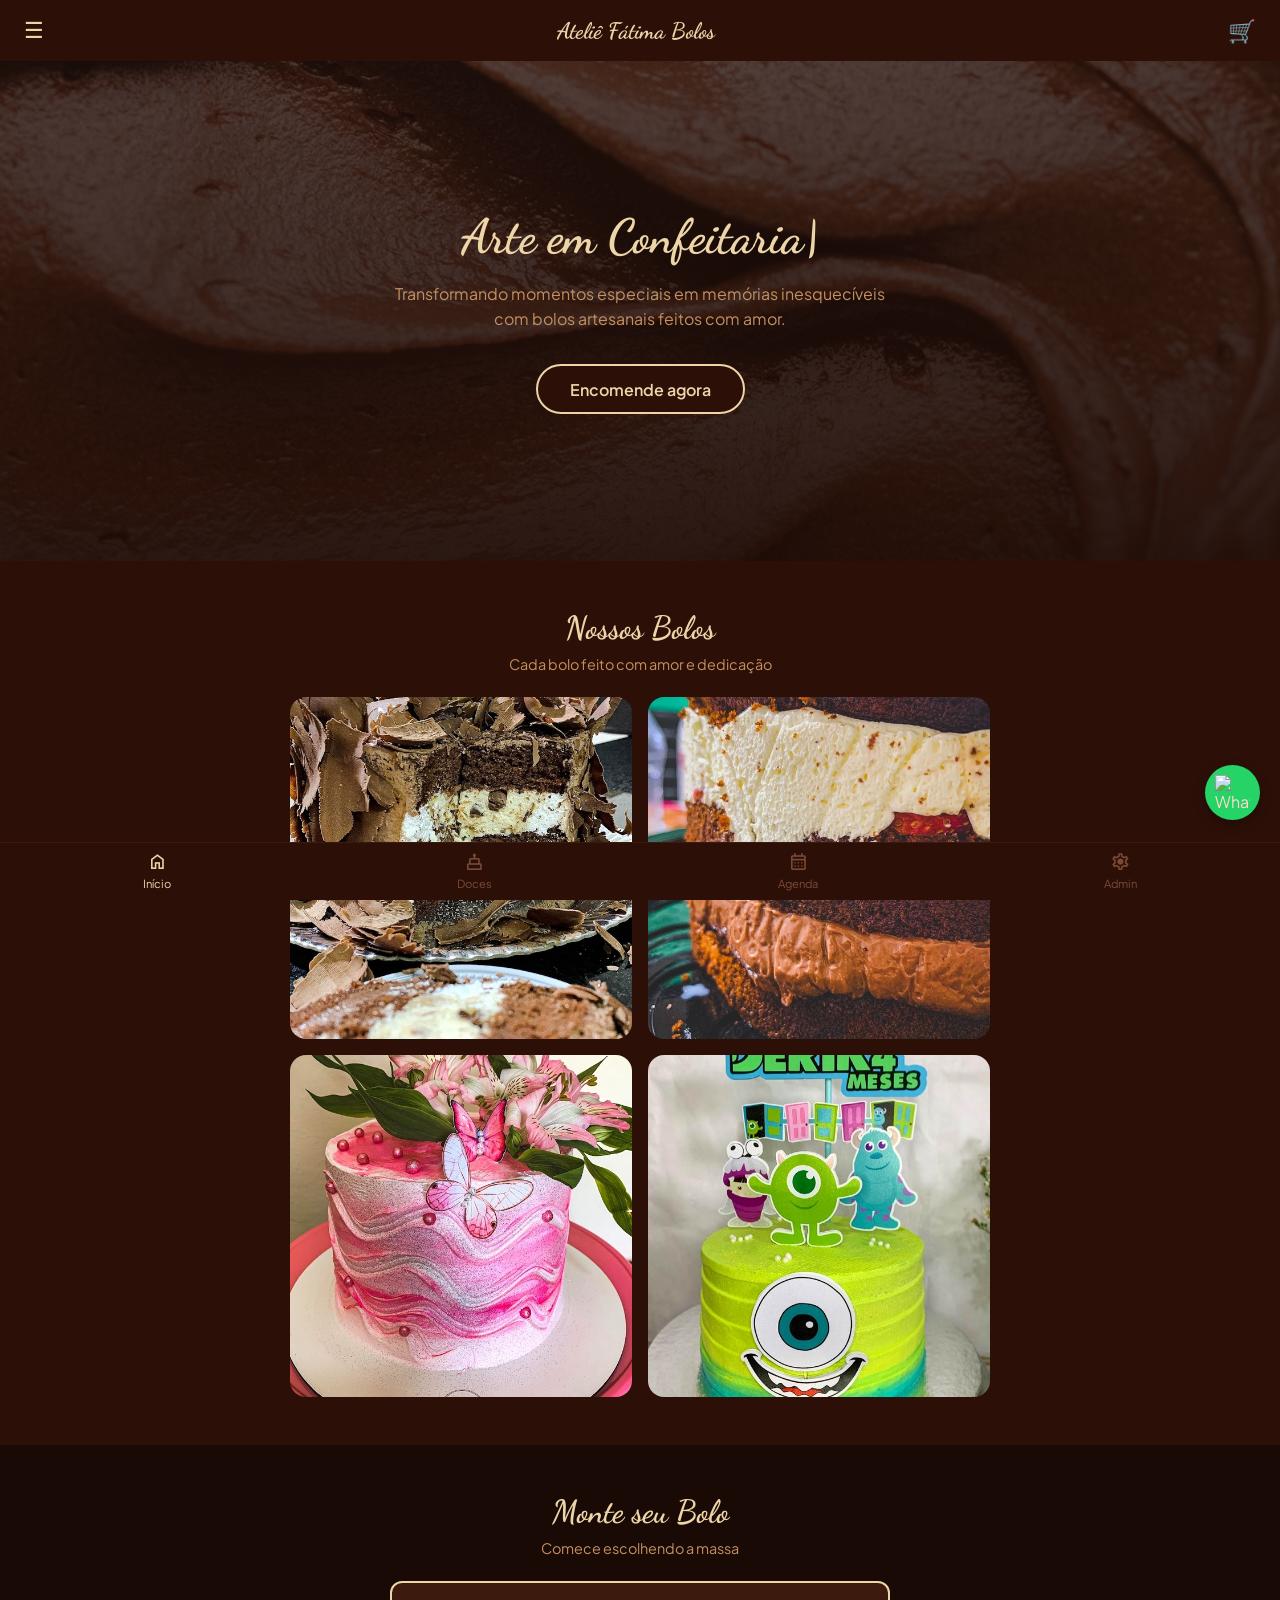
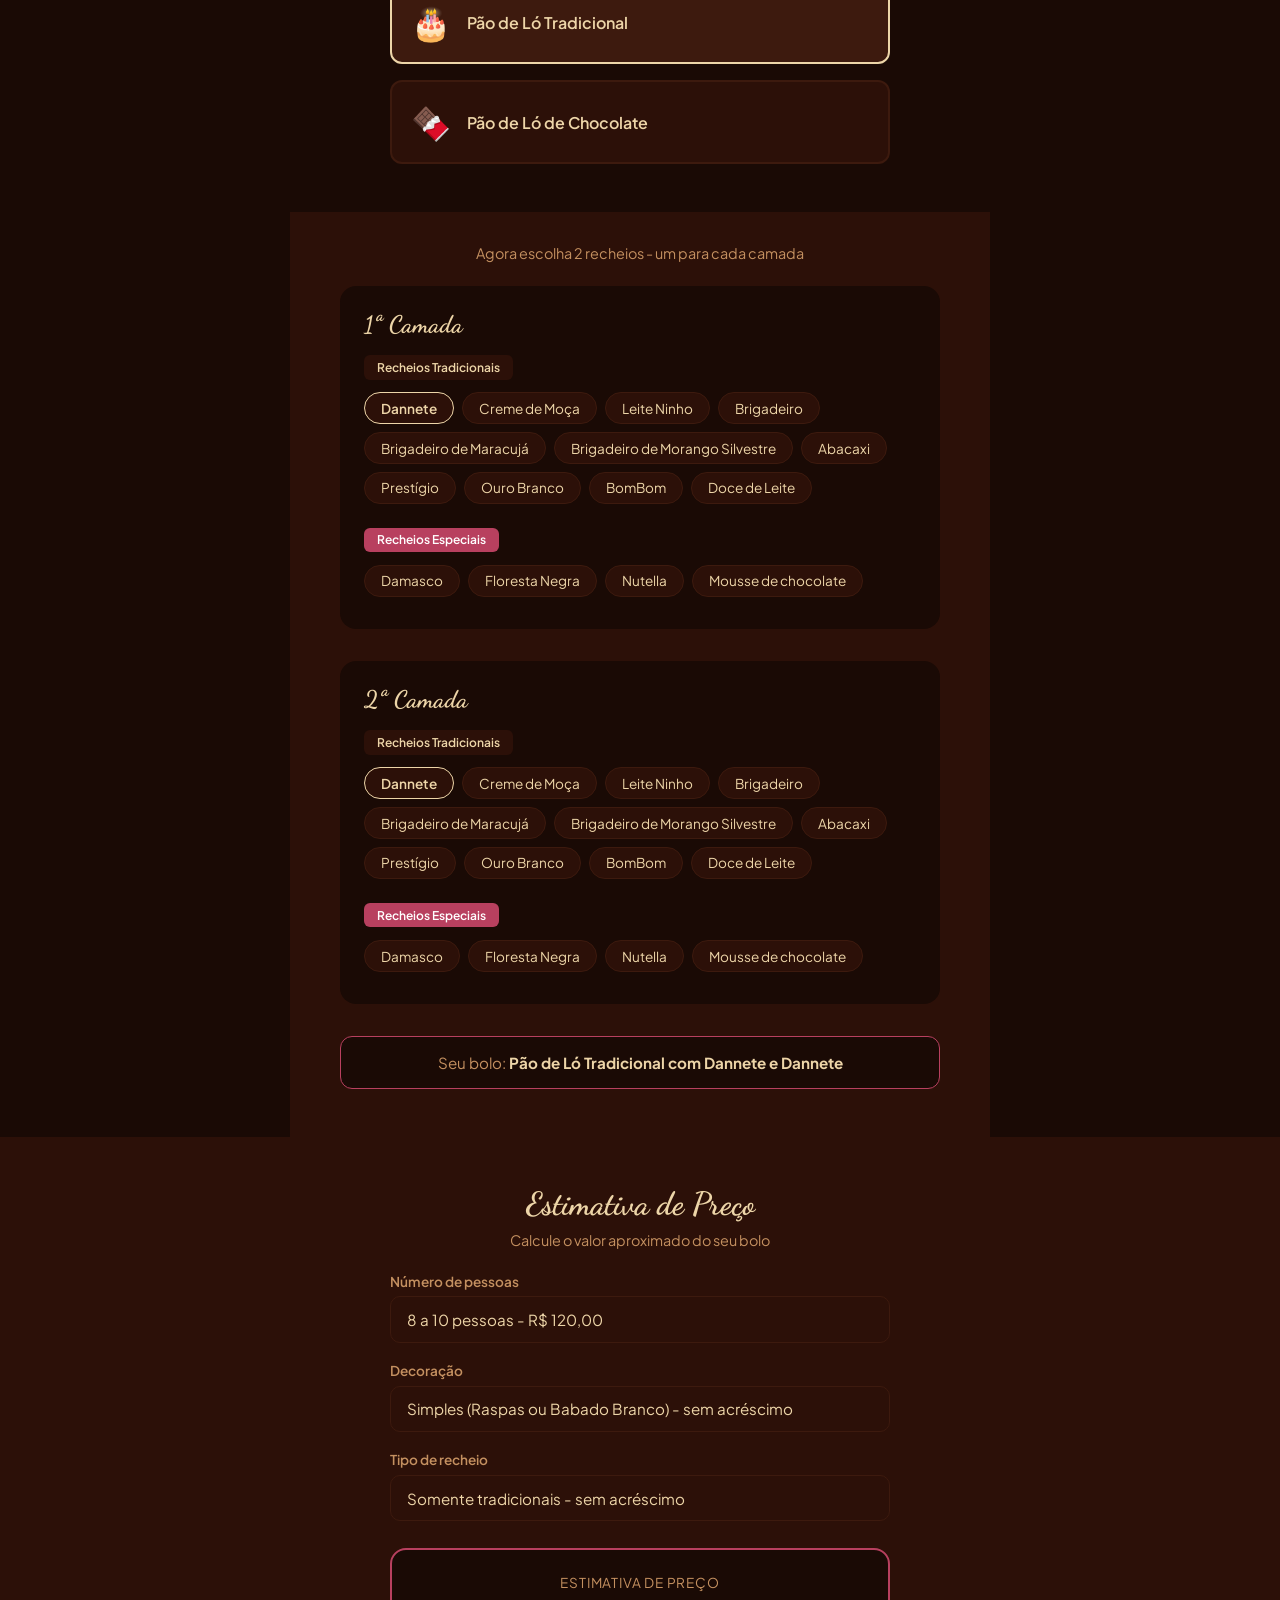
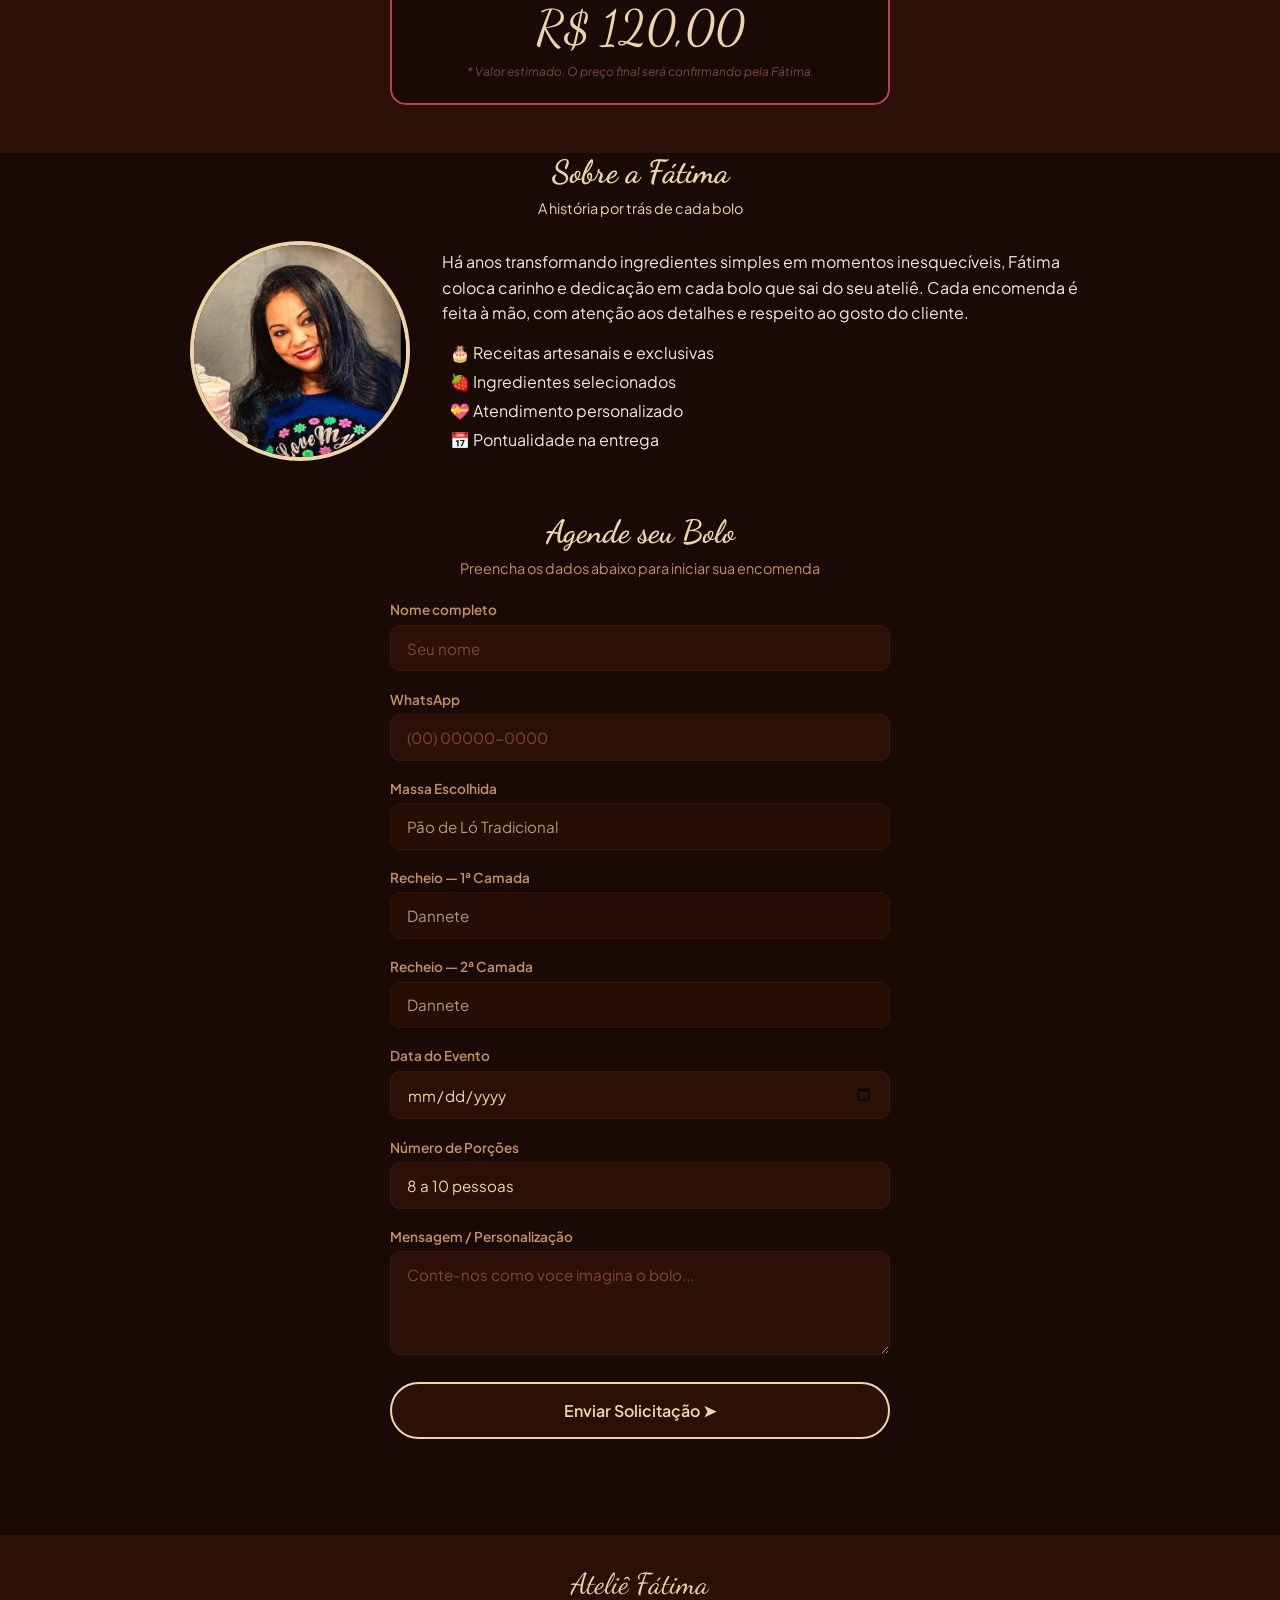
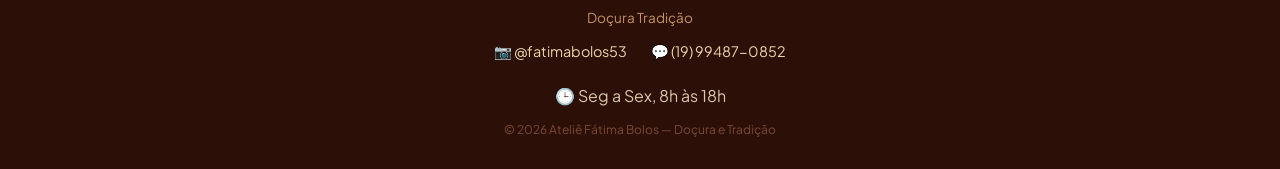
==== index.html @ 21df05ae "Primeira versão do site" ====
<!DOCTYPE html>
<html lang="pt-BR">

<head>
    <meta charset="UTF-8">
    <meta name="viewport" content="width=device-width, initial-scale=1.0">
    <title>Ateliê Fátima Bolos</title>

    <link rel="stylesheet" href="css/style.css">
    <link rel="stylesheet" href="css/home.css">


    <!-- Fontes do Google -->
    <link rel="preconnect" href="https://fonts.googleapis.com" />
    <link rel="preconnect" href="https://fonts.gstatic.com" crossorigin />
    <link
        href="https://fonts.googleapis.com/css2?family=Dancing+Script:wght@700&family=Plus+Jakarta+Sans:wght@400;500;600&display=swap"
        rel="stylesheet" />

    <!-- Fontes dos Icones -->
    <link rel="stylesheet" href="https://cdnjs.cloudflare.com/ajax/libs/font-awesome/6.5.0/css/all.min.css" />

    <!-- Icones Material Symbols -->
    <link href="https://fonts.googleapis.com/css2?family=Material+Symbols+Outlined" rel="stylesheet" />

    <link rel="icon" type="image/x-icon" href="/favicon.ico"/>

    <!-- Open Graph / Compartilhamento (WhatsApp, Instagram, Facebook) -->
    <meta property="og:title" content="Ateliê Fátima Bolos" />
    <meta property="og:description" content="Bolos artesanais feitos com amor. encomende o seu" />
    <meta property="og:image" content="https://atelie-da-fatima.netlify.app/img/og-image.jpg" />
    <meta property="og:url" content="https://atelie-da-fatima.netlify.app" />
    <meta property="og:type" content="website" />

    <!-- Google tag (gtag.js) -->
    <script async src="https://www.googletagmanager.com/gtag/js?id=G-Z8V034EGKT"></script>
    <script>
        window.dataLayer = window.dataLayer || [];
        function gtag() { dataLayer.push(arguments); }
        gtag('js', new Date());

        gtag('config', 'G-Z8V034EGKT');
    </script>
</head>

<body>

    <!-- HEADER -->
    <header class="header">
        <button class="menu-btn">☰</button>

        <h1 class="logo">Ateliê Fátima Bolos</h1>

        <a href="#pedido" class="cart-btn">🛒</a>
    </header>

    <!-- HERO -->
    <section class="hero">
        <div class="hero-conteudo">
            <h2 class="hero-titulo"><span id="hero-typed"></span><span class="hero-cursor">|</span></h2>
            <p class="hero-texto">
                Transformando momentos especiais em memórias
                inesquecíveis com bolos artesanais feitos com amor.
            </p>
            <a href="#pedido" class="hero-botao">Encomende agora</a>
        </div>
    </section>


    <!-- GALERIA -->
    <section class="galeria animar" id="galeria">
        <h2 class="secao-titulo">Nossos Bolos</h2>
        <p class="secao-subtitulo">Cada bolo feito com amor e dedicação</p>

        <div class="galeria-grid">
            <div class="galeria-item">
                <img src="img/bolo1.jpg" alt="Bolo Monsters Inc" />
            </div>
            <div class="galeria-item">
                <img src="img/bolo2.jpg" alt="Bolo Floral Rosa" />
            </div>
            <div class="galeria-item">
                <img src="img/bolo3.jpg" alt="Bolo de Chocolate" />
            </div>
            <div class="galeria-item">
                <img src="img/bolo4.jpg" alt="Bolo Floresta Negra" />
            </div>
        </div>
    </section>

    <!-- MASSAS -->
    <section class="massas animar" id="massas">
        <h2 class="secao-titulo">Monte seu Bolo</h2>
        <p class="secao-subtitulo">Comece escolhendo a massa</p>

        <div class="massas-grid">
            <label class="massa-card">
                <input type="radio" name="massa" value="Pão de Ló Tradicional" checked />
                <div class="massa-conteudo">
                    <span class="massa-icone">🎂</span>
                    <span class="massa-nome">Pão de Ló Tradicional</span>
                </div>
            </label>

            <label class="massa-card">
                <input type="radio" name="massa" value="Pão de Ló de Chocolate" />
                <div class="massa-conteudo">
                    <span class="massa-icone">🍫</span>
                    <span class="massa-nome">Pão de Ló de Chocolate</span>
                </div>
            </label>

        </div>
    </section>

    <!-- RECHEIOS -->
    <section class="recheios animar">
        <p class="secao-subtitulo">Agora escolha 2 recheios - um para cada camada</p>

        <!-- 1 CAMADA -->
        <div class="camada">
            <h3 class="camada-titulo">1ª Camada</h3>

            <span class="badge-tradicional">Recheios Tradicionais</span>
            <div class="recheios-grid">
                <label class="recheios-pill">
                    <input type="radio" name="recheio1" value="Dannete" checked />
                    <span>Dannete</span>
                </label>
                <label class="recheios-pill">
                    <input type="radio" name="recheio1" value="Creme de Moça" />
                    <span>Creme de Moça</span>
                </label>
                <label class="recheios-pill">
                    <input type="radio" name="recheio1" value="Leite Ninho" />
                    <span>Leite Ninho</span>
                </label>
                <label class="recheios-pill">
                    <input type="radio" name="recheio1" value="Brigadeiro" />
                    <span>Brigadeiro</span>
                </label>
                <label class="recheios-pill">
                    <input type="radio" name="recheio1" value="Brigadeiro de Maracujá" />
                    <span>Brigadeiro de Maracujá</span>
                </label>
                <label class="recheios-pill">
                    <input type="radio" name="recheio1" value="Brigadeiro de Morango Silvestre" />
                    <span>Brigadeiro de Morango Silvestre</span>
                </label>
                <label class="recheios-pill">
                    <input type="radio" name="recheio1" value="Abacaxi" />
                    <span>Abacaxi</span>
                </label>
                <label class="recheios-pill">
                    <input type="radio" name="recheio1" value="Prestígio" />
                    <span>Prestígio</span>
                </label>
                <label class="recheios-pill">
                    <input type="radio" name="recheio1" value="Ouro Branco" />
                    <span>Ouro Branco</span>
                </label>
                <label class="recheios-pill">
                    <input type="radio" name="recheio1" value="BomBom" />
                    <span>BomBom</span>
                </label>
                <label class="recheios-pill">
                    <input type="radio" name="recheio1" value="Doce de Leite" />
                    <span>Doce de Leite</span>
                </label>
            </div>

            <span class="badge-especial">Recheios Especiais</span>
            <div class="recheios-grid">
                <label class="recheios-pill especial">
                    <input type="radio" name="recheio1" value="Damasco" />
                    <span>Damasco</span>
                </label>
                <label class="recheios-pill especial">
                    <input type="radio" name="recheio1" value="Floresta Negra" />
                    <span>Floresta Negra</span>
                </label>
                <label class="recheios-pill especial">
                    <input type="radio" name="recheio1" value="Nutella" />
                    <span>Nutella</span>
                </label>
                <label class="recheios-pill especial">
                    <input type="radio" name="recheio1" value="Mousse de chocolate" />
                    <span>Mousse de chocolate</span>
                </label>
            </div>
            <p class="aviso-especial" id="aviso1" style="display:none">* Recheio especial pode ter valor adicional</p>
        </div>

        <!-- 2ª Camada -->
        <div class="camada">
            <h3 class="camada-titulo">2ª Camada</h3>

            <span class="badge-tradicional">Recheios Tradicionais</span>
            <div class="recheios-grid">
                <label class="recheios-pill">
                    <input type="radio" name="recheio2" value="Dannete" checked />
                    <span>Dannete</span>
                </label>
                <label class="recheios-pill">
                    <input type="radio" name="recheio2" value="Creme de Moça" />
                    <span>Creme de Moça</span>
                </label>
                <label class="recheios-pill">
                    <input type="radio" name="recheio2" value="Leite Ninho" />
                    <span>Leite Ninho</span>
                </label>
                <label class="recheios-pill">
                    <input type="radio" name="recheio2" value="Brigadeiro" />
                    <span>Brigadeiro</span>
                </label>
                <label class="recheios-pill">
                    <input type="radio" name="recheio2" value="Brigadeiro de Maracujá" />
                    <span>Brigadeiro de Maracujá</span>
                </label>
                <label class="recheios-pill">
                    <input type="radio" name="recheio2" value="Brigadeiro de Morango Silvestre" />
                    <span>Brigadeiro de Morango Silvestre</span>
                </label>
                <label class="recheios-pill">
                    <input type="radio" name="recheio2" value="Abacaxi" />
                    <span>Abacaxi</span>
                </label>
                <label class="recheios-pill">
                    <input type="radio" name="recheio2" value="Prestígio" />
                    <span>Prestígio</span>
                </label>
                <label class="recheios-pill">
                    <input type="radio" name="recheio2" value="Ouro Branco" />
                    <span>Ouro Branco</span>
                </label>
                <label class="recheios-pill">
                    <input type="radio" name="recheio2" value="BomBom" />
                    <span>BomBom</span>
                </label>
                <label class="recheios-pill">
                    <input type="radio" name="recheio2" value="Doce de Leite" />
                    <span>Doce de Leite</span>
                </label>
            </div>

            <span class="badge-especial">Recheios Especiais</span>
            <div class="recheios-grid">
                <label class="recheios-pill especial">
                    <input type="radio" name="recheio2" value="Damasco" />
                    <span>Damasco</span>
                </label>
                <label class="recheios-pill especial">
                    <input type="radio" name="recheio2" value="Floresta Negra" />
                    <span>Floresta Negra</span>
                </label>
                <label class="recheios-pill especial">
                    <input type="radio" name="recheio2" value="Nutella" />
                    <span>Nutella</span>
                </label>
                <label class="recheios-pill especial">
                    <input type="radio" name="recheio2" value="Mousse de chocolate" />
                    <span>Mousse de chocolate</span>
                </label>
            </div>
            <p class="aviso-especial" id="aviso2" style="display:none">* Recheio especial pode ter valor adicional</p>
        </div>

        <div class="resumo" id="resumo" style="display:none">
            Seu bolo: <strong id="resumo-texto"></strong>
        </div>

    </section>

    <!-- ORÇAMENTO -->
    <section class="orcamento animar" id="orcamento">
        <h2 class="secao-titulo">Estimativa de Preço</h2>
        <p class="secao-subtitulo">Calcule o valor aproximado do seu bolo</p>

        <div class="orcamento-caixa">

            <div class="campo">
                <label for="orc-porcoes">Número de pessoas</label>
                <select id="orc-porcoes">
                    <option value="8">8 a 10 pessoas - R$ 120,00</option>
                    <option value="10">10 a 15 pessoas - R$ 145,00</option>
                    <option value="15">15 a 20 pessoas - R$ 160,00</option>
                    <option value="25">25 a 30 pessoas - R$ 210,00</option>
                    <option value="40">40 a 50 pessoas - R$ 300,00</option>
                    <option value="50">50 a 60 pessoas - R$ 380,00</option>
                </select>
            </div>

            <div class="campo">
                <label for="orc-decoracao">Decoração</label>
                <select id="orc-decoracao">
                    <option value="0">Simples (Raspas ou Babado Branco) - sem acréscimo</option>
                    <option value="40">Decorado (Espatulado, cake board, cores e glitter) - R$ 40,00</option>
                    <option value="15">Chantininho (Glitter, Pérola, babado, cores) - R$15,00</option>
                </select>
            </div>

            <div class="campo">
                <label for="orc-recheio-tipo">Tipo de recheio</label>
                <select id="orc-recheio-tipo">
                    <option value="0">Somente tradicionais - sem acréscimo</option>
                    <option value="20">1 recheio especial - R$ 20,00</option>
                    <option value="40">2 recheios especiais - R$ 40,00</option>
                </select>
            </div>

            <div class="orcamento-resultado" id="orcamento-resultado">
                <p class="orcamento-label">Estimativa de preço</p>
                <p class="orcamento-valor" id="orcamento-valor">R$ 120,00</p>
                <p class="orcamento-obs">* Valor estimado. O preço final será confirmando pela Fátima.</p>
            </div>

        </div>
    </section>

    <!-- SOBRE -->
    <section class="sobre animar" id="sobre">
        <h2 class="secao-titulo">Sobre a Fátima</h2>
        <p class="secao-subtitulo">A história por trás de cada bolo</p>

        <div class="sobre-conteudo">
            <div class="sobre-foto">
                <img src="img/fatima.jpg" alt="Fátima, confeiteira do Ateliê" />
            </div>
            <div class="sobre-texto-box">
                <p class="sobre-texto">
                    Há anos transformando ingredientes simples em momentos inesquecíveis,
                    Fátima coloca carinho e dedicação em cada bolo que sai do seu ateliê.
                    Cada encomenda é feita à mão, com atenção aos detalhes e respeito ao
                    gosto do cliente.
                </p>
                <ul class="sobre-diferenciais">
                    <li>🎂 Receitas artesanais e exclusivas</li>
                    <li>🍓 Ingredientes selecionados</li>
                    <li>💝 Atendimento personalizado</li>
                    <li>📅 Pontualidade na entrega</li>
                </ul>
            </div>
        </div>
    </section>

    <!-- FORMULARIO -->
    <section class="pedido animar" id="pedido">
        <h2 class="secao-titulo">Agende seu Bolo</h2>
        <p class="secao-subtitulo">Preencha os dados abaixo para iniciar sua encomenda</p>

        <div class="formulario">

            <div class="campo">
                <label for="nome">Nome completo</label>
                <input type="text" id="nome" placeholder="Seu nome" />
            </div>

            <div class="campo">
                <label for="whatsapp">WhatsApp</label>
                <input type="tel" id="whatsapp" placeholder="(00) 00000-0000" />
            </div>

            <div class="campo">
                <label for="campo-massa">Massa Escolhida</label>
                <input type="text" id="campo-massa" readonly />
            </div>

            <div class="campo">
                <label for="campo-recheio1">Recheio — 1ª Camada</label>
                <input type="text" id="campo-recheio1" readonly />
            </div>

            <div class="campo">
                <label for="campo-recheio2">Recheio — 2ª Camada</label>
                <input type="text" id="campo-recheio2" readonly>
            </div>

            <div class="campo">
                <label for="data">Data do Evento</label>
                <input type="date" id="data" />
            </div>
            <div class="campo">
                <label for="porcoes">Número de Porções</label>
                <select id="porcoes">
                    <option value="8">8 a 10 pessoas</option>
                    <option value="10">10 a 15 pessoas</option>
                    <option value="15">15 a 20 pessoas</option>
                    <option value="25">25 a 30 pessoas</option>
                    <option value="40">40 a 50 pessoas</option>
                    <option value="50">50 a 60 pessoas</option>
                </select>
            </div>
            <div class="campo">
                <label for="mensagem">Mensagem / Personalização</label>
                <textarea id="mensagem" rows="4" placeholder="Conte-nos como voce imagina o bolo..."></textarea>    
            </div>

            <button class="botao-enviar" id="btn-enviar"
                style="background-color:#2C1008; color:#EDD5A8; border:2px solid #EDD5A8;">
                Enviar Solicitação ➤
            </button>

        </div>
    </section>

    <!-- FOOTER -->
    <footer class="footer">
        <p class="footer-logo">Ateliê Fátima</p>
        <p class="footer-texto">Doçura Tradição</p>

        <div class="footer-contatos">
            <a href="https://instagram.com/fatimabolos53" target="_blank">
                📷 @fatimabolos53
            </a>
            <a href="https://wa.me/5519994870852" target="_blank">
                💬 (19) 99487-0852
            </a>
        </div>

        <p class="footer-horario">
            🕒 Seg a Sex, 8h às 18h
        </p>

        <p class="footer-copy">
            © <span id="ano-atual"></span> Ateliê Fátima Bolos —  Doçura e Tradição
        </p>
    </footer>

    <!--MENU MOBILE -->
    <nav class="bottom-nav">
        <a href="#" class="nav-item ativo">
            <span class="material-symbols-outlined">home</span>
            <span>Início</span>
        </a>
        <a href="#massas" class="nav-item">
            <span class="material-symbols-outlined">cake</span>
            <span>Doces</span>
        </a>
        <a href="#pedido" class="nav-item">
            <span class="material-symbols-outlined">calendar_month</span>
            <span>Agenda</span>
        </a>
        <a href="admin/painel.html" class="nav-item">
            <span class="material-symbols-outlined">settings</span>
            <span>Admin</span>
        </a>
    </nav>

    <!-- TELA DE CONFIRMAÇÃO -->
    <div id="tela-confirmacao" style="display:none">
        <div class="confirmacao-caixa">
            <span class="confirmacao-icone">🎂</span>
            <h2 class="confirmacao-titulo">Pedido Enviado!</h2>
            <p class="confirmacao-texto">Obrigada pelo seu pedido! Em breve a Fátima entrará em contato para confirmar
                os detalhes.</p>
            <div class="confirmacao-resumo" id="confirmacao-resumo"></div>
            <button class="confirmacao-btn" id="btn-novo-pedido">Fazer outro pedido</button>
        </div>
    </div>

    <!-- BOTÃO WHATSAPP -->
    <a href="https://wa.me/5519994870852" target="_blank" class="whatsapp-btn" title="Fale conosco no WhatsApp">
        <img src="https://upload.wikimedia.org/wikipedia/commons/6/6b/WhatsApp.svg" alt="WhatsApp">
    </a>

    <script>

        const fraseHero = 'Arte em Confeitaria';
        const elTyped = document.getElementById('hero-typed');
        let indiceTyped = 0;

        function digitar() {
            if (indiceTyped <= fraseHero.length) {
                elTyped.textContent = fraseHero.slice(0, indiceTyped);
                indiceTyped++;
                setTimeout(digitar, 90);
            }
        }
        document.addEventListener('DOMContentLoaded', digitar);


        const especiais = ['Damasco', 'Floresta Negra', 'Nutella', 'Mousse de Chocolate'];

        function atualizarFormulario() {
            // pega valores selecionados
            const massa = document.querySelector('input[name="massa"]:checked')?.value || '';
            const recheio1 = document.querySelector('input[name="recheio1"]:checked')?.value || '';
            const recheio2 = document.querySelector('input[name="recheio2"]:checked')?.value || '';

            // preenche os campos do formulario automaticamente
            document.getElementById('campo-massa').value = massa;
            document.getElementById('campo-recheio1').value = recheio1;
            document.getElementById('campo-recheio2').value = recheio2;

            //mostra o resumo do bolo
            if (massa && recheio1 && recheio2) {
                const resumo = document.getElementById('resumo');
                const texto = document.getElementById('resumo-texto');
                texto.textContent = massa + ' com ' + recheio1 + ' e ' + recheio2;
                resumo.style.display = 'block';
            }
        }

        //escuta qualquer mudança de seleção na página
        document.addEventListener('change', function (e) {
            const nomes = ['massa', 'recheio1', 'recheio2'];
            if (nomes.includes(e.target.name)) {
                atualizarFormulario();
            }
        });

        //roda ao carregar a página para preencher os valores padrão
        document.addEventListener('DOMContentLoaded', function () {
            atualizarFormulario();

            //bloqueia datas passadas o campo de data
            const campoData = document.getElementById('data');
            const hoje = new Date();
            const ano = hoje.getFullYear();
            const mes = String(hoje.getMonth() + 1).padStart(2, '0');
            const dia = String(hoje.getDate()).padStart(2, '0');
            campoData.min = `${ano}-${mes}-${dia}`;
        });

        // URL do Google Apps Script
        const URL_PLANILHA = 'https://script.google.com/macros/s/AKfycbydy8rZFfhOJvWK3WBv8YDpAUr9hgkz_0uEy-d6M4p9zXqY5nViLQRX6cF8EUUMvl_4XQ/exec';

        // ao clicar no botão enviar
        document.getElementById('btn-enviar').addEventListener('click', async function () {

            //pega os valores dos campos
            const nome = document.getElementById('nome').value;
            const whatsapp = document.getElementById('whatsapp').value;
            const massa = document.getElementById('campo-massa').value;
            const recheio1 = document.getElementById('campo-recheio1').value;
            const recheio2 = document.getElementById('campo-recheio2').value;
            const dataEvento = document.getElementById('data').value;
            const porcoes = document.getElementById('porcoes').value;
            const mensagem = document.getElementById('mensagem').value;

            // valida se os campos obrigatórios estão preenchidos 
            if (!nome || !whatsapp || !dataEvento || !porcoes) {
                alert('por favor preencha todos os campos obrigatórios!');
                return;
            }

            //valida se massa foi selecionada
            if (!massa) {
                alert('Por favor escolha a massa do seu bolo!');
                return;
            }

            //valida se os dois recheios foram selecionados
            if (!recheio1) {
                alert('Por favor escolha o recheio da 1ª camada!');
                return;
            }

            if (!recheio2) {
                alert('Por favor escolha o recheio da 2ª camada!');
                return;
            }

            // valida se a data é futura
            const dataSelecionada = new Date(dataEvento + 'T00:00:00');
            const hoje = new Date();
            hoje.setHours(0, 0, 0, 0);

            if (dataSelecionada < hoje) {
                alert('Por favor escolha uma data futura para o evento!');
                return;
            }

            //muda o texto do botão para indicar envio
            const btn = document.getElementById('btn-enviar');
            btn.textContent = 'Enviado...';
            btn.disabled = true;

            // envia os dados para o Google Sheets
            try {
                await fetch(URL_PLANILHA, {
                    method: 'POST',
                    mode: 'no-cors',
                    headers: { 'Content-Type': 'application/json' },
                    body: JSON.stringify({
                        nome, whatsapp, massa,
                        recheio1, recheio2,
                        dataEvento, porcoes, mensagem
                    })
                });

                // monta mensagem para o WhatsApp
                const mensagemWhats = `Olá Fátima! Acabei de fazer um pedido pelo site 🎂

        *Nome:* ${nome}
        *Massa:* ${massa}
        *Recheio 1ª Camada:* ${recheio1}
        *Recheio 2ª Camada:* ${recheio2}
        *Data do Evento:* ${dataEvento}
        *Porções:* ${porcoes}
        *Mensagem:* ${mensagem || 'Nenhuma'}

        Aguardo a confirmação!`;

                // mostra tela de confirmação
                document.getElementById('confirmacao-resumo').innerHTML = `
    <span>Nome</span><br>${nome}<br>
    <span>WhatsApp</span><br>${whatsapp}<br>
    <span>Massa</span><br>${massa}<br>
    <span>Recheio 1ª Camada</span><br>${recheio1}<br>
    <span>Recheio 2ª Camada</span><br>${recheio2}<br>
    <span>Data do Evento</span><br>${dataEvento}<br>
    <span>Porções</span><br>${porcoes} pessoas<br>
    ${mensagem ? `<span>Mensagem</span><br>${mensagem}` : ''}
  `;
                document.getElementById('tela-confirmacao').style.display = 'flex';

                // botão novo pedido
                document.getElementById('btn-novo-pedido').addEventListener('click', function () {
                    document.getElementById('tela-confirmacao').style.display = 'none';
                    window.scrollTo({ top: 0, behavior: 'smooth' });
                });

                // abre WhatsApp automaticamente após 1 segundo
                setTimeout(function () {
                    window.open('https://wa.me/5519994870852?text=' + encodeURIComponent(mensagemWhats), '_blank');
                }, 1000);


                // limpa formulário
                document.getElementById('nome').value = '';
                document.getElementById('whatsapp').value = '';
                document.getElementById('data').value = '';
                document.getElementById('mensagem').value = '';

            } catch (erro) {
                console.log('Erro detalhado:', erro);
                alert('Erro: ' + erro.message);
            }

            //restaura botão
            btn.textContent = 'Enviar Solicitação ➤';
            btn.disabled = false;
        });

        // MENU HAMBURGUER 
        const menuBtn = document.querySelector('.menu-btn');
        const bottomNav = document.querySelector('.bottom-nav');

        menuBtn.addEventListener('click', function () {
            //criar menu lateral se ainda existe
            let menuLateral = document.getElementById('menu-lateral');

            if (!menuLateral) {
                menuLateral = document.createElement('div');
                menuLateral.id = 'menu-lateral';
                menuLateral.innerHTML = `
                  <div id="menu-overlay"></div>
      <nav id="menu-conteudo">
        <button id="menu-fechar">✕</button>
        <a href="#">🏠 Início</a>
        <a href="#massas">🎂 Monte seu Bolo</a>
        <a href="#sobre">💛 Sobre</a>
        <a href="#pedido">📅 Agende</a>
        <a href="https://instagram.com/fatimabolos53" target="_blank">📷 Instagram</a>
        <a href="https://wa.me/5519994870852" target="_blank">💬 WhatsApp</a>
        <a href="admin/painel.html">⚙️ Admin</a>
      </nav>
    `;
                document.body.appendChild(menuLateral);

                // fechar ao clicar no overlay
                document.getElementById('menu-overlay').addEventListener('click', fecharMenu);
                document.getElementById('menu-fechar').addEventListener('click', fecharMenu);

                //fechar ao clicar em um link
                menuLateral.querySelectorAll('a').forEach(link => {
                    link.addEventListener('click', fecharMenu);
                });
            }

            document.getElementById('menu-conteudo').classList.add('aberto');
            document.getElementById('menu-overlay').classList.add('aberto');
        });

        function fecharMenu() {
            const conteudo = document.getElementById('menu-conteudo');
            const overlay = document.getElementById('menu-overlay');
            if (conteudo) conteudo.classList.remove('aberto');
            if (overlay) overlay.classList.remove('aberto');

        }

        // =====================
        // ANIMAÇÕES AO ROLAR
        // =====================
        const observer = new IntersectionObserver(function (entries) {
            entries.forEach(function (entry) {
                if (entry.isIntersecting) {
                    entry.target.classList.add('visivel');
                }
            });
        }, { threshold: 0.1 });

        document.querySelectorAll('.animar').forEach(function (el) {
            observer.observe(el);
        });

        // =====================
        // CÁLCULO DE ORÇAMENTO
        // =====================
        const precos = {
            8: 120, 10: 145, 15: 160,
            25: 210, 40: 300, 50: 380
        };

        function calcularOrcamento() {
            const porcoes = document.getElementById('orc-porcoes').value;
            const decoracao = parseInt(document.getElementById('orc-decoracao').value);
            const recheio = parseInt(document.getElementById('orc-recheio-tipo').value);

            const base = precos[porcoes] || 120;
            const total = base + decoracao + recheio;

            document.getElementById('orcamento-valor').textContent =
                'R$ ' + total.toFixed(2).replace('.', ',');
        }

        document.getElementById('orc-porcoes').addEventListener('change', calcularOrcamento);
        document.getElementById('orc-decoracao').addEventListener('change', calcularOrcamento);
        document.getElementById('orc-recheio-tipo').addEventListener('change', calcularOrcamento);

        document.getElementById('ano-atual').textContent = new Date().getFullYear();

    </script>
</body>

</html>
---- css/style.css ----
/* =====================
   RESET E BASE
   ===================== */
* {
    margin: 0;
    padding: 0;
    box-sizing: border-box;
}

body {
    font-family: 'Plus Jakarta Sans', sans-serif;
    background-color: #1a0a05;
    color: #ffdbce;
}

/* Importa as fontes do Google */
@import url('https://fonts.googleapis.com/css2?family=Dancing+Script:wght@700&family=Plus+Jakarta+Sans:wght@400;500;600&display=swap');

/* =====================
   TÍTULOS DAS SEÇÕES
   ===================== */
.secao-titulo {
    font-family: 'Dancing Script', cursive;
    font-size: 2rem;
    color: #EDD5A8;
    text-align: center;
    margin-bottom: 0.5rem;
}

.secao-subtitulo {
    font-size: 0.9rem;
    color: #C49060;
    text-align: center;
    margin-bottom: 1.5rem;
}

/* =====================
   LINKS
   ===================== */
a{
    text-decoration: none;
    color: inherit;
}
---- css/home.css ----
/* =====================
   HEADER
   ===================== */
.header {
    display: flex;
    align-items: center;
    justify-content: space-between;
    padding: 1rem 1.5rem;
    background-color: #2C1008;
    position: sticky;
    top: 0;
    z-index: 100;
}

.logo {
    font-family: 'Dancing Script', cursive;
    font-size: 1.4rem;
    color: #EDD5A8;
}

.menu-btn,
.cart-btn {
    background: none;
    border: none;
    font-size: 1.4rem;
    cursor: pointer;
    color: #EDD5A8;
}

/* =====================
   HERO
   ===================== */
.hero {
    background-color: #2C1008;
    background-image: linear-gradient(to bottom,
            rgba(28, 10, 5, 0.6),
            rgba(28, 10, 5, 0.9)), url('../img/hero.jpg');
    background-size: cover;
    background-position: center;
    min-height: 500px;
    display: flex;
    align-items: center;
    justify-content: center;
    padding: 3rem 1.5rem;
    text-align: center;
}

.hero-conteudo {
    max-width: 500px;
}

.hero-titulo {
    font-family: 'Dancing Script', cursive;
    font-size: 3rem;
    color: #EDD5A8;
    margin-bottom: 1rem;
}

.hero-texto {
    font-size: 1rem;
    color: #C49060;
    line-height: 1.6;
    margin-bottom: 2rem;
}

.hero-botao {
    display: inline-block;
    background-color: #2C1008;
    color: #EDD5A8;
    padding: 0.8rem 2rem;
    border-radius: 50px;
    font-size: 1rem;
    font-weight: 600;
    border: 2px solid #EDD5A8;
    transition: all 0.3s;
}

.hero-botao:hover {
    background-color: #EDD5A8;
    color: #2C1008;
}

/* =====================
   MASSAS
   ===================== */
.massas {
    padding: 3rem 1.5rem;
    background-color: #1a0a05;
}

.massas-grid {
    display: flex;
    flex-direction: column;
    gap: 1rem;
    max-width: 500px;
    margin: 0 auto;
    width: 100%;
}

.massas,
.recheios,
.pedido {
    max-width: 700px;
    margin: 0 auto;
    width: 100%;
}

.massa-card {
    display: flex;
    align-items: center;
    background-color: #2C1008;
    border: 2px solid #3d1a0e;
    border-radius: 12px;
    padding: 1.2rem;
    cursor: pointer;
    transition: all 0.3s;
}

.massa-card input {
    display: none;

}

.massa-card:has(input:checked) {
    border-color: #EDD5A8;
    background-color: #3d1a0e;
}

.massa-conteudo {
    display: flex;
    align-items: center;
    gap: 1rem;
}

.massa-icone {
    font-size: 2rem;
}

.massa-nome {
    font-size: 1rem;
    font-weight: 600;
    color: #EDD5A8;
}

/* =====================
   RECHEIOS
   ===================== */
.recheios {
    padding: 2rem 1.5rem 3rem;
    background-color: #2C1008;
}

.camada {
    max-width: 600px;
    margin: 0 auto 2rem;
    background-color: #1a0a05;
    border-radius: 16px;
    padding: 1.5rem;
}

.camada-titulo {
    font-family: 'Dancing Script', cursive;
    font-size: 1.5rem;
    color: #EDD5A8;
    margin-bottom: 1rem;
}

.badge-tradicional {
    display: inline-block;
    background-color: #2C1008;
    color: #EDD5A8;
    font-size: 0.75rem;
    font-weight: 600;
    padding: 0.3rem 0.8rem;
    border-radius: 6px;
    margin-bottom: 0.8rem;
}

.badge-especial {
    display: inline-block;
    background-color: #B8405F;
    color: #fff;
    font-size: 0.75rem;
    font-weight: 600;
    padding: 0.3rem 0.8rem;
    border-radius: 6px;
    margin-top: 1rem;
    margin-bottom: 0.8rem;
}

.recheios-grid {
    display: flex;
    flex-wrap: wrap;
    gap: 0.5rem;
    margin-bottom: 0.5rem;
}

.recheios-pill {
    cursor: pointer;
}

.recheios-pill input {
    display: none;
}

.recheios-pill span {
    display: inline-block;
    padding: 0.4rem 1rem;
    border-radius: 50px;
    border: 1.5px solid #3d1a0e;
    background-color: #2C1008;
    color: #EDD5A8;
    font-size: 0.85rem;
    transition: all 0.2s;
}

.recheios-pill:has(input:checked) span {
    background-color: #2C1008;
    border-color: #EDD5A8;
    color: #EDD5A8;
    font-weight: 600;
}

.recheios-pill.especial:has(input:checked) span {
    background-color: #B8405F;
    border-color: #B8405F;
    color: #fff;
}

.aviso-especial {
    font-size: 0.8rem;
    color: #B8405F;
    margin-top: 0.5rem;
    display: none;
}

/* RESUMO */
.resumo {
    max-width: 600px;
    margin: 0 auto;
    background-color: #1a0a05;
    border: 1.5px solid #B8405F;
    border-radius: 12px;
    padding: 1rem 1.5rem;
    text-align: center;
    font-size: 0.95rem;
    color: #C49060;
    display: none;
}

.resumo strong {
    color: #EDD5A8;
}

/* =====================
   FORMULÁRIO
   ===================== */
.pedido {
    padding: 3rem 1.5rem 6rem;
    background-color: #1a0a05;
}

.formulario {
    max-width: 500px;
    margin: 0 auto;
    display: flex;
    flex-direction: column;
    gap: 1.2rem;
}

.campo {
    display: flex;
    flex-direction: column;
    gap: 0.4rem;
}

.campo label {
    font-size: 0.85rem;
    font-weight: 600;
    color: #C49060;
}

.campo input,
.campo textarea,
.campo textarea:focus {
    background-color: #2C1008 !important;
    border: 1.5px solid #3d1a0e;
    border-radius: 10px;
    padding: 0.8rem 1rem;
    color: #EDD5A8 !important;
    font-size: 0.95rem;
    font-family: 'Plus Jakarta Sans', sans-serif;
    outline: none;
    transition: border 0.2s;
    width: 100%;
    resize: vertical;
}

.campo input:focus,
.campo textarea:focus {
    border-color: #EDD5A8;
}

.campo input[readonly] {
    opacity: 0.7;
    cursor: not-allowed;
}

.campo input::placeholder,
.campo textarea::placeholder {
    color: #7a4a35;
}

.botao-enviar {
    background-color: #2C1008 !important;
    color: #EDD5A8 !important;
    border: 2px solid #EDD5A8;
    border-radius: 50px;
    padding: 1rem;
    font-size: 1rem;
    font-weight: 600;
    cursor: pointer;
    transition: all 0.3s;
    margin-top: 0.5rem;
    width: 100%;
    font-family: 'Plus Jakarta Sans', sans-serif;
    -webkit-appearance: none;
    appearance: none;
}

.botao-enviar:hover {
    background-color: #EDD5A8;
    color: #2C1008;
}

/* =====================
   FOOTER
   ===================== */
.footer {
    background-color: #2C1008;
    padding: 2rem 1.5rem;
    text-align: center;
    display: flex;
    flex-direction: column;
    gap: 0.5rem;
}

.footer-logo {
    font-family: 'Dancing Script', cursive;
    font-size: 1.8rem;
    color: #EDD5A8;
}

.footer-texto {
    font-size: 0.85rem;
    color: #C49060;
}

.footer-contatos {
    display: flex;
    justify-content: center;
    gap: 1.5rem;
    margin: 0.5rem 0;
}

.footer-contatos a {
    font-size: 0.9rem;
    color: #EDD5A8;
    transition: color 0.2s;
}

.footer-contatos a:hover {
    color: #B8405F;
}

.footer-copy {
    font-size: 0.75rem;
    color: #7a4a35;
}

.footer-horario {
    margin: 8px 0;
    color: #D9C7A8;
}

/* =====================
   MENU MOBILE
   ===================== */
.bottom-nav {
    position: fixed;
    bottom: 0;
    left: 0;
    right: 0;
    background-color: #2C1008;
    display: flex;
    justify-content: space-around;
    align-items: center;
    padding: 0.6rem 0;
    border-top: 1px solid #3d1a0e;
    z-index: 100;
}

.nav-item {
    display: flex;
    flex-direction: column;
    align-items: center;
    gap: 0.2rem;
    font-size: 0.7rem;
    color: #7a4a35;
    transition: color 0.2s;
}

.nav-item span:first-child {
    font-size: 1.3rem;
}

.nav-item.ativo,
.nav-item:hover {
    color: #EDD5A8;
}

/* =====================
   MENU LATERAL
   ===================== */

#menu-overlay {
    position: fixed;
    inset: 0;
    background: rgba(0, 0, 0, 0.6);
    z-index: 200;
    opacity: 0;
    pointer-events: none;
    transition: opacity 0.3s;
}

#menu-overlay.aberto {
    opacity: 1;
    pointer-events: all;
}

#menu-conteudo {
    position: fixed;
    top: 0;
    left: -280px;
    width: 280px;
    height: 100%;
    background-color: #2C1008;
    z-index: 201;
    padding: 2rem 1.5rem;
    display: flex;
    flex-direction: column;
    gap: 1.5rem;
    transition: left 0.3s ease;
    border-right: 1px solid #3d1a0e;
}

#menu-conteudo.aberto {
    left: 0;
}

#menu-fechar {
    background: none;
    border: none;
    color: #EDD5A8;
    font-size: 1.3rem;
    cursor: pointer;
    align-self: flex-end;
}

#menu-conteudo a {
    color: #EDD5A8;
    font-size: 1rem;
    font-weight: 500;
    padding: 0.5rem 0;
    border-bottom: 1px solid #3d1a0e;
    transition: color 0.2s;
}

#menu-conteudo a:hover {
    color: #B8405F;
}

/* =====================
   ANIMAÇÕES AO ROLAR
   ===================== */
.animar {
  opacity: 0;
  transform: translateY(30px);
  transition: opacity 0.6s ease, transform 0.6s ease;
}

.animar.visivel {
  opacity: 1;
  transform: translateY(0);
}

/* =====================
   GALERIA
   ===================== */
.galeria {
  padding: 3rem 1.5rem;
  background-color: #2C1008;
}

.galeria-grid {
    display: grid;
    grid-template-columns: repeat(2, 1fr);
    gap: 1rem;
    max-width: 700px;
    margin: 0 auto;
}

.galeria-item {
    border-radius: 16px;
    overflow: hidden;
    aspect-ratio: 1;
    cursor: pointer;
    transition: transform 0.3s, box-shadow 0.3s;
}

.galeria-item:hover {
    transform: scale(1.03);
    box-shadow: 0.8px 24px rgba(0,0,0,0.4);
}

.galeria-item img {
    width: 100%;
    height: 100%;
    object-fit: cover;
    display: block;
}

/* =====================
   ORÇAMENTO
   ===================== */
.orcamento {
    padding: 3rem 1.5rem;
    background-color: #2C1008;
}

.orcamento-caixa {
    max-width: 500px;
    margin: 0 auto;
    display: flex;
    flex-direction: column;
    gap: 1.2rem;
}

.orcamento-caixa select {
    background-color: #1a0a05;
    border: 1.5px solid #3d1a0e;
    border-radius: 10px;
    padding: 0.8rem 1rem;
    color: #EDD5A8;
    font-size:0.9rem;
    font-family: 'Plus Jakarta Sans', sans-serif;
    outline: none;
    width: 100%;
    cursor: pointer;
    transition: border 0.2s;
    -webkit-appearance: none;
    appearance: none;
}

.orcamento-caixa select:focus {
    border-color: #EDD5A8;
}

.orcamento-resultado {
    background-color: #1a0a05;
    border: 2px solid #B8405F;
    border-radius: 16px;
    padding: 1.5rem;
    text-align: center;
    margin-top: 0.5rem;
}

.orcamento-label {
    font-size: 0.85rem;
    color: #C49060;
    text-transform: uppercase;
    letter-spacing: 0.05rem;
    margin-bottom: 0.5rem;
}

.orcamento-valor {
    font-family: 'Dancing Script', cursive;
    font-size: 3rem;
    color: #EDD5A8;
    margin-bottom: 0.5rem;
}

.orcamento-obs {
    font-size: 0.75rem;
    color: #7a4a35;
    font-style: italic;
}

.campo select {
    background-color: #2C1008;
    border: 1.5px solid #3d1a0e;
    border-radius: 10px;
    padding: 0.8rem 1rem;
    color: #EDD5A8;
    font-size: 0.95rem;
    font-family: 'Plus Jakarta Sans', sans-serif;
    outline: none;
    width: 100%;
    cursor: pointer;
    transition: border 0.2s;
    -webkit-appearance: none;
    appearance: none;
}

.campo select:focus {
    border-color: #EDD5A8;
}

/* =====================
   TELA DE CONFIRMAÇÃO
   ===================== */
#tela-confirmacao {
    position: fixed;
    inset: 0;
    background-color: rgba(26, 10, 5, 0.97);
    z-index: 999;
    display: flex;
    align-items: center;
    justify-content: center;
    padding: 2rem;
}

.confirmacao-caixa {
    max-width: 500px;
    width: 100%;
    background-color: #2C1008;
    border: 2px solid #B8405F;
    border-radius: 20px;
    padding: 2.5rem 2rem;
    text-align: center;
    animation: entrar 0.5s ease;
}

@keyframes entrar {
    from { opacity: 0; transform: scale(0.9); }
    to   { opacity: 1; transform: scale(1); }
}

.confirmacao-icone {
    font-size: 4rem;
    display: block;
    margin-bottom: 1rem;
}

.confirmacao-titulo {
    font-family: 'Dancing Script', cursive;
    font-size: 2.5rem;
    color: #EDD5A8;
    margin-bottom: 0.8rem;
}

.confirmacao-texto {
    font-size: 0.95rem;
    color: #C49060;
    line-height: 1.6;
    margin-bottom: 1.5rem;
}

.confirmacao-resumo {
    background-color: #1a0a05;
    border-radius: 12px;
    padding: 1rem 1.2rem;
    text-align: left;
    margin-bottom: 1.5rem;
    font-size: 0.9rem;
    color: #EDD5A8;
    line-height: 2;
}

.confirmacao-resumo span {
    color: #C49060;
    font-size: 0.8rem;
    text-transform: uppercase;
    letter-spacing: 0.05em;
}

.confirmacao-btn {
    background-color: #B8405F;
    color: #fff;
    border: none;
    border-radius: 50px;
    padding: 0.8rem 2rem;
    font-size: 1rem;
    font-weight: 600;
    cursor: pointer;
    transition: opacity 0.2s;
    font-family: 'Plus Jakarta Sans', sans-serif;
}

.confirmacao-btn:hover {
    opacity: 0.85;
}

/* =====================
   BOTÃO WHATSAPP
   ===================== */
.whatsapp-btn {
 position: fixed;
 bottom: 80px;
 right: 20px;
 width: 55px;
 height: 55px;
 background-color: #25d366;
 border-radius: 50%;
 display: flex;
 align-items: center;
 justify-content: center;
 box-shadow: 0 4px 12px rgba(0,0,0,0.3);
 z-index: 999;
 transition: transform 0.3s, box-shadow 0.3s;
}

.whatsapp-btn:hover {
    transform: scale(1.1);
    box-shadow: 0 6px 20px rgba(0,0,0,0.4);
}

.whatsapp-btn img {
    width: 35px;
    height: 35px;
}

.hero-cursor {
    display: inline-block;
    margin-left: 2px;
    animation: piscar 0.8s steps(1) infinite;
}
@keyframes piscar {
    50% { opacity: 0;}
}

.sobre-conteudo {
    display: flex;
    flex-wrap: wrap;
    gap: 32px;
    align-items: center;
    justify-content: center;
    max-width: 900px;
    margin: 0 auto;
}
.sobre-foto img {
    width: 220px;
    height: 220px;
    object-fit: cover;
    border-radius: 50%;
    border: 4px solid #EDD5A8;
}
.sobre-texto-box {
    flex: 1 1 320px;
    min-width: 260px;
}
.sobre-texto-box .sobre-texto {
    margin-bottom: 16px;
    line-height: 1.6;
}
.sobre-diferenciais {
    list-style: none;
    padding: 0;
    margin: 0;
}
.sobre-diferenciais li {
    margin: 8px;
}

.sobre .secao-titulo,
.sobre .secao-subtitulo {
    color: #EDD5A8;
}
.sobre-texto-box .sobre-texto,
.sobre-diferenciais li {
    color: #f5e9d3;
}
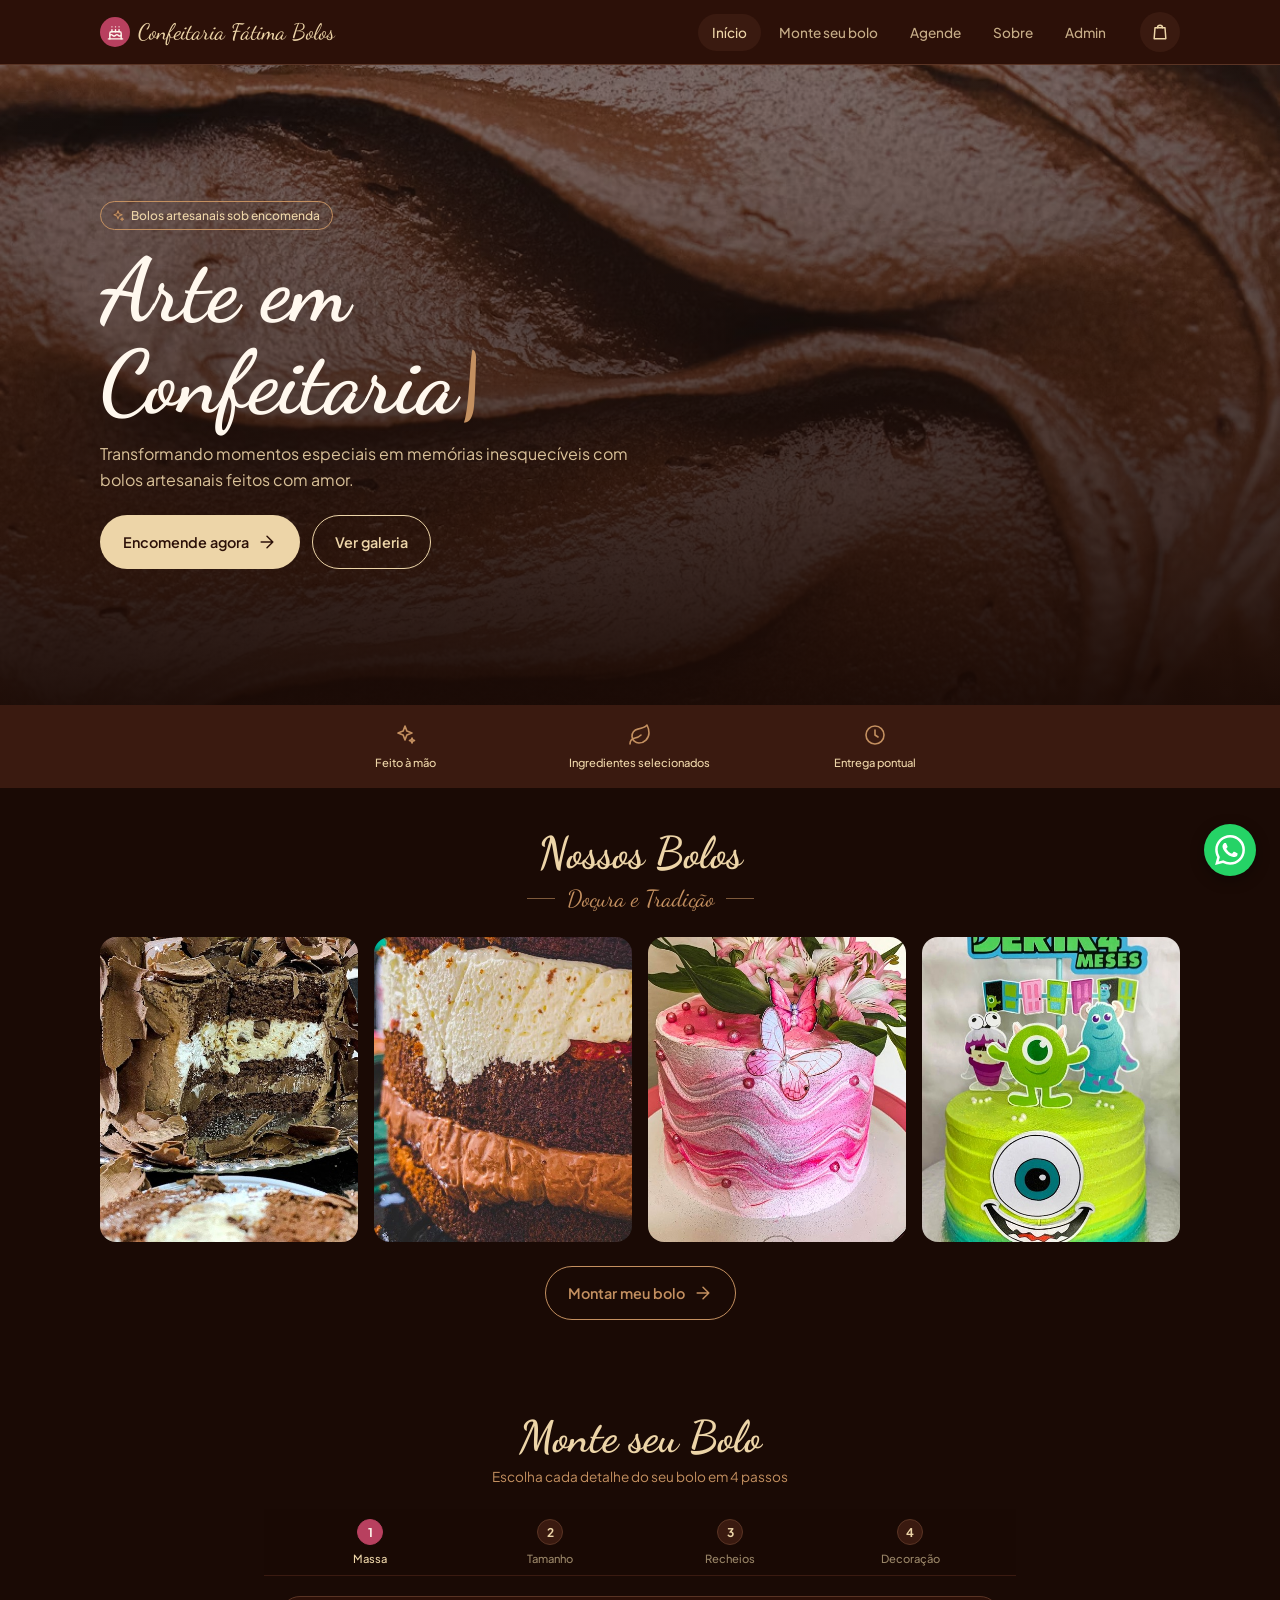
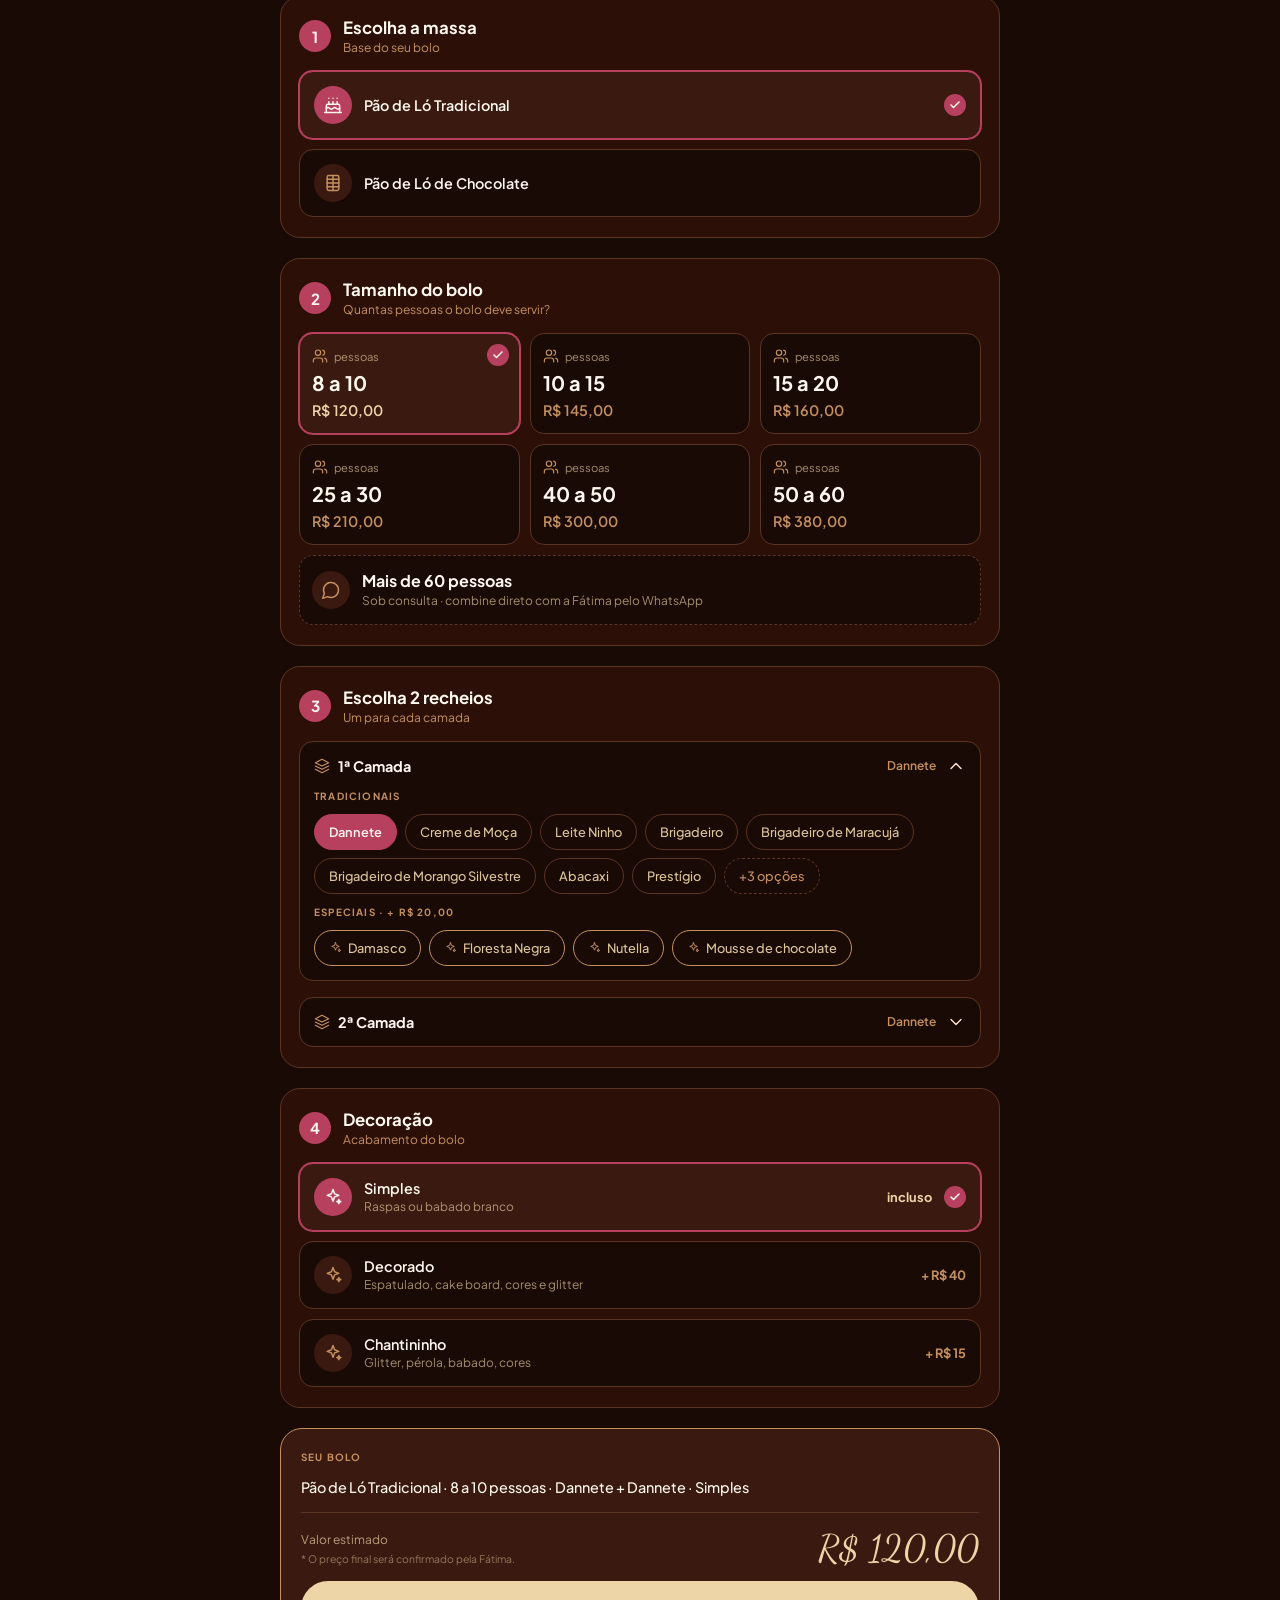
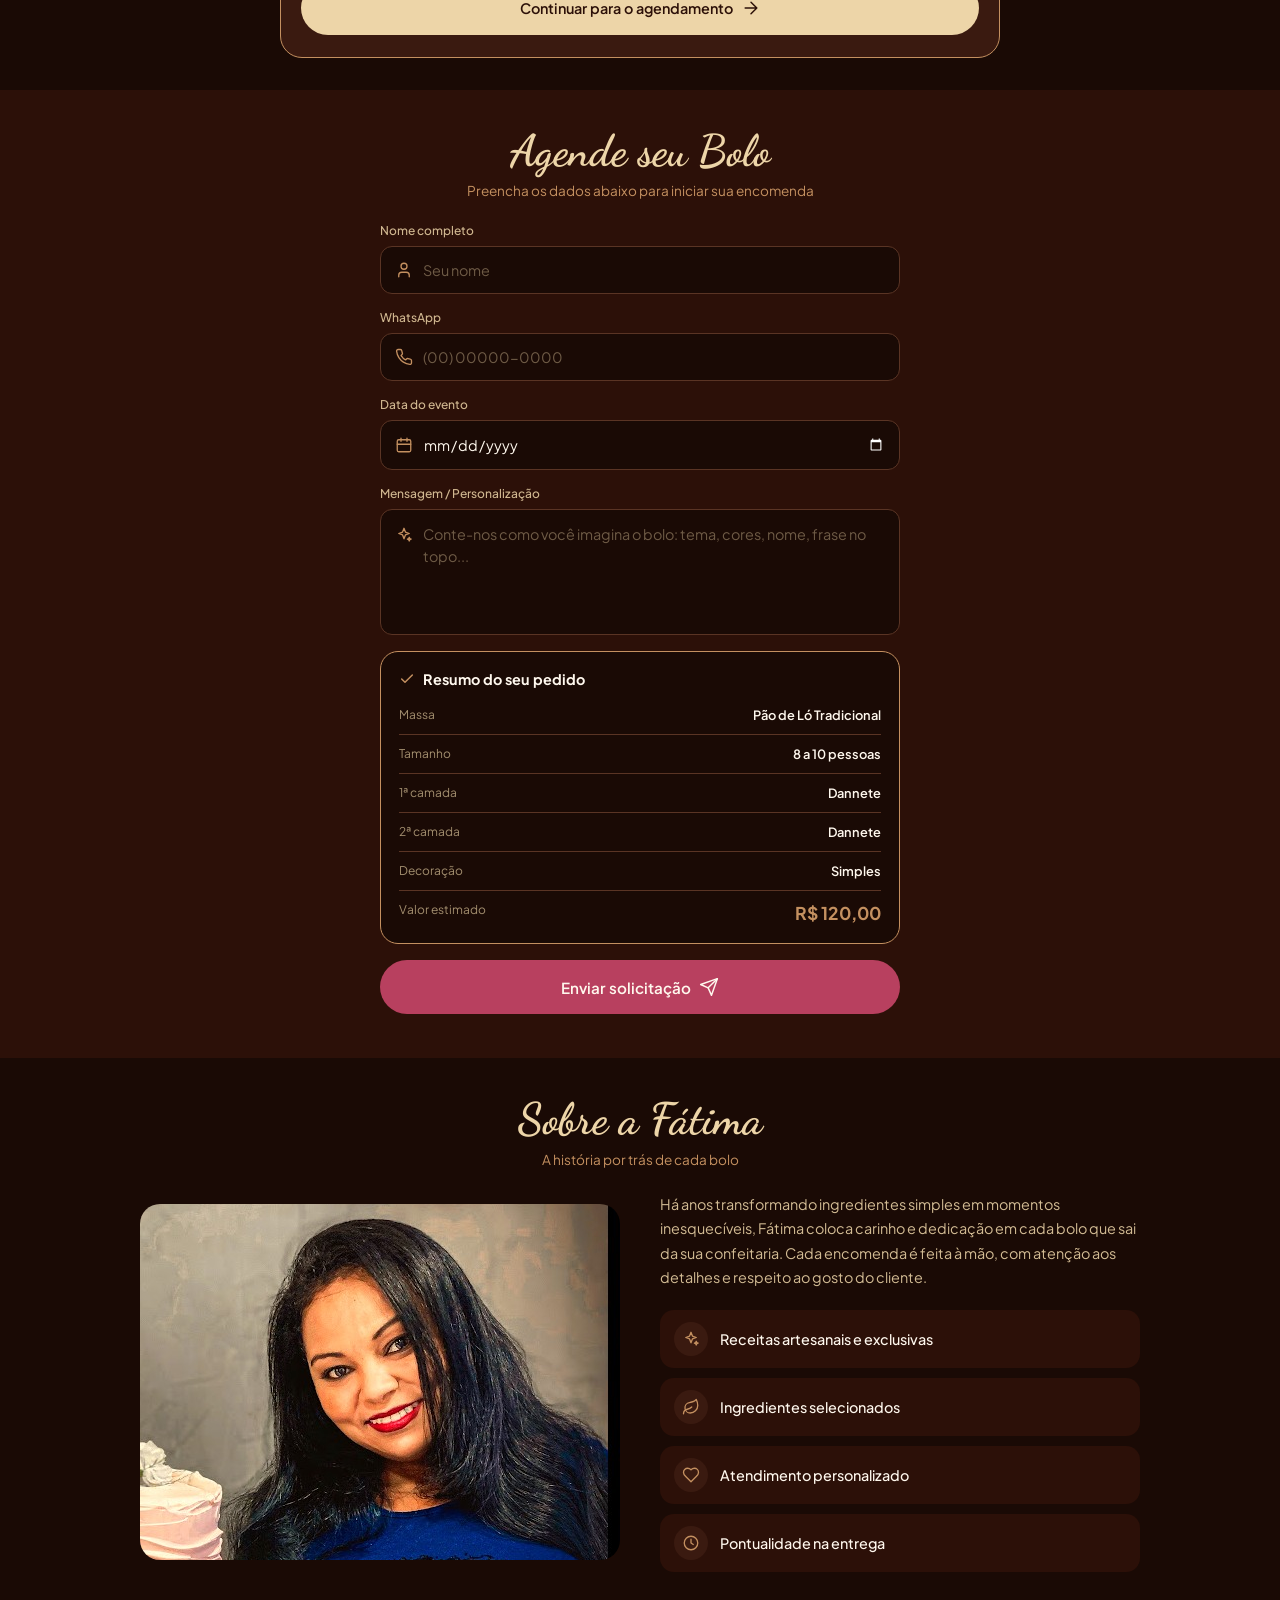
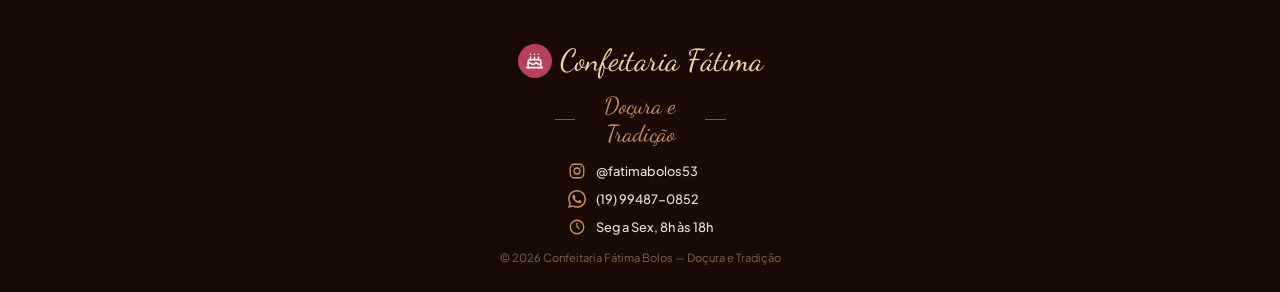
==== commit 5853c3f8: "Troca ateliê por Confeitaria, inverte sobre/agende, galeria sem legendas e novo login admin" ====
--- a/index.html
+++ b/index.html
@@ -1,738 +1,1069 @@
-<!DOCTYPE html>
+<!doctype html>
 <html lang="pt-BR">
-
-<head>
-    <meta charset="UTF-8">
-    <meta name="viewport" content="width=device-width, initial-scale=1.0">
-    <title>Ateliê Fátima Bolos</title>
-
-    <link rel="stylesheet" href="css/style.css">
-    <link rel="stylesheet" href="css/home.css">
-
-
-    <!-- Fontes do Google -->
-    <link rel="preconnect" href="https://fonts.googleapis.com" />
-    <link rel="preconnect" href="https://fonts.gstatic.com" crossorigin />
-    <link
-        href="https://fonts.googleapis.com/css2?family=Dancing+Script:wght@700&family=Plus+Jakarta+Sans:wght@400;500;600&display=swap"
-        rel="stylesheet" />
-
-    <!-- Fontes dos Icones -->
-    <link rel="stylesheet" href="https://cdnjs.cloudflare.com/ajax/libs/font-awesome/6.5.0/css/all.min.css" />
-
-    <!-- Icones Material Symbols -->
-    <link href="https://fonts.googleapis.com/css2?family=Material+Symbols+Outlined" rel="stylesheet" />
-
-    <link rel="icon" type="image/x-icon" href="/favicon.ico"/>
-
-    <!-- Open Graph / Compartilhamento (WhatsApp, Instagram, Facebook) -->
-    <meta property="og:title" content="Ateliê Fátima Bolos" />
-    <meta property="og:description" content="Bolos artesanais feitos com amor. encomende o seu" />
-    <meta property="og:image" content="https://atelie-da-fatima.netlify.app/img/og-image.jpg" />
-    <meta property="og:url" content="https://atelie-da-fatima.netlify.app" />
-    <meta property="og:type" content="website" />
-
-    <!-- Google tag (gtag.js) -->
-    <script async src="https://www.googletagmanager.com/gtag/js?id=G-Z8V034EGKT"></script>
-    <script>
-        window.dataLayer = window.dataLayer || [];
-        function gtag() { dataLayer.push(arguments); }
-        gtag('js', new Date());
-
-        gtag('config', 'G-Z8V034EGKT');
-    </script>
-</head>
+    <head>
+        <meta charset="UTF-8" />
+        <meta name="viewport" content="width=device-width, initial-scale=1.0" />
+        <meta name="theme-color" content="#2C1008">
+    <title>Confeitaria Fátima Bolos</title>
+
+        <link rel="stylesheet" href="css/style.css" />
+        <link rel="stylesheet" href="css/home.css" />
+
+        <!-- Fontes do Google -->
+        <link rel="preconnect" href="https://fonts.googleapis.com" />
+        <link rel="preconnect" href="https://fonts.gstatic.com" crossorigin />
+        <link
+            href="https://fonts.googleapis.com/css2?family=Dancing+Script:wght@700&family=Plus+Jakarta+Sans:wght@400;500;600&display=swap"
+            rel="stylesheet"
+        />
+
+        <link rel="icon" type="image/svg+xml" href="/img/icon.svg?v=2" />
+        <link rel="icon" type="image/png" sizes="32x32" href="/img/favicon-32.png?v=2" />
+        <link rel="icon" type="image/x-icon" href="/favicon.ico?v=2" />
+        <link rel="apple-touch-icon" href="/img/apple-touch-icon.png?v=2" />
+
+        <!-- Open Graph / Compartilhamento (WhatsApp, Instagram, Facebook) -->
+        <meta property="og:title" content="Confeitaria Fátima Bolos" />
+        <meta property="og:description" content="Bolos artesanais feitos com amor. encomende o seu" />
+        <meta property="og:image" content="https://atelie-da-fatima.netlify.app/img/og-image.jpg" />
+        <meta property="og:url" content="https://atelie-da-fatima.netlify.app" />
+        <meta property="og:type" content="website" />
+
+        <!-- Google tag (gtag.js) -->
+        <script async src="https://www.googletagmanager.com/gtag/js?id=G-Z8V034EGKT"></script>
+        <script>
+            window.dataLayer = window.dataLayer || [];
+            function gtag() {
+                dataLayer.push(arguments);
+            }
+            gtag('js', new Date());
+
+            gtag('config', 'G-Z8V034EGKT');
+        </script>
+    </head>
 
 <body>
+    <svg xmlns="http://www.w3.org/2000/svg" style="display:none" aria-hidden="true">
+        <symbol id="i-menu" viewBox="0 0 24 24"><path d="M4 7h16M4 12h16M4 17h16"/></symbol>
+        <symbol id="i-x" viewBox="0 0 24 24"><path d="M18 6 6 18M6 6l12 12"/></symbol>
+        <symbol id="i-bag" viewBox="0 0 24 24"><path d="M6 7h12l1 13H5z"/><path d="M9 7a3 3 0 0 1 6 0"/></symbol>
+        <symbol id="i-home" viewBox="0 0 24 24"><path d="M4 11l8-7 8 7v9a1 1 0 0 1-1 1h-4v-6h-6v6H5a1 1 0 0 1-1-1z"/></symbol>
+        <symbol id="i-cake" viewBox="0 0 24 24"><path d="M20 21v-8a2 2 0 0 0-2-2H6a2 2 0 0 0-2 2v8"/><path d="M4 16s.5-1 2-1 2.5 2 4 2 2.5-2 4-2 2.5 2 4 2 2-1 2-1"/><path d="M2 21h20"/><path d="M7 8v3M12 8v3M17 8v3"/><path d="M7 4h.01M12 4h.01M17 4h.01"/></symbol>
+        <symbol id="i-chocolate" viewBox="0 0 24 24"><rect x="5" y="3" width="14" height="18" rx="2"/><path d="M5 7.5h14M5 12h14M5 16.5h14M12 3v18"/></symbol>
+        <symbol id="i-cookie" viewBox="0 0 24 24"><path d="M12 2a10 10 0 1 0 10 10 4 4 0 0 1-5-5 4 4 0 0 1-5-5"/><path d="M8.5 8.5v.01M16 15.5v.01M12 12v.01M11 17v.01M7 14v.01"/></symbol>
+        <symbol id="i-calendar" viewBox="0 0 24 24"><rect x="3" y="5" width="18" height="16" rx="2"/><path d="M16 3v4M8 3v4M3 11h18"/></symbol>
+        <symbol id="i-sliders" viewBox="0 0 24 24"><path d="M4 7h10M18 7h2M4 17h2M10 17h10"/><circle cx="16" cy="7" r="2"/><circle cx="8" cy="17" r="2"/></symbol>
+        <symbol id="i-instagram" viewBox="0 0 24 24"><rect x="3" y="3" width="18" height="18" rx="5"/><circle cx="12" cy="12" r="4"/><path d="M17.5 6.5h.01"/></symbol>
+        <symbol id="i-chat" viewBox="0 0 24 24"><path d="M7.9 20A9 9 0 1 0 4 16.1L2 22z"/></symbol>
+        <symbol id="i-clock" viewBox="0 0 24 24"><circle cx="12" cy="12" r="9"/><path d="M12 7v5l3 2"/></symbol>
+        <symbol id="i-sparkles" viewBox="0 0 24 24"><path d="M12 3l1.9 5.1L19 10l-5.1 1.9L12 17l-1.9-5.1L5 10l5.1-1.9z"/><path d="M19 15l.7 1.8 1.8.7-1.8.7L19 20l-.7-1.8-1.8-.7 1.8-.7z"/></symbol>
+        <symbol id="i-leaf" viewBox="0 0 24 24"><path d="M11 20A7 7 0 0 1 9.8 6.1C15.5 5 17 4.48 19 2c1 2 2 4.18 2 8 0 5.5-4.78 10-10 10z"/><path d="M2 21c0-3 1.85-5.36 5.08-6C9.5 14.52 12 13 13 12"/></symbol>
+        <symbol id="i-heart" viewBox="0 0 24 24"><path d="M19 14c1.49-1.46 3-3.21 3-5.5A5.5 5.5 0 0 0 16.5 3c-1.76 0-3 .5-4.5 2-1.5-1.5-2.74-2-4.5-2A5.5 5.5 0 0 0 2 8.5c0 2.3 1.5 4.05 3 5.5l7 7z"/></symbol>
+        <symbol id="i-check" viewBox="0 0 24 24"><path d="M20 6 9 17l-5-5"/></symbol>
+        <symbol id="i-chevron" viewBox="0 0 24 24"><path d="m6 9 6 6 6-6"/></symbol>
+        <symbol id="i-arrow" viewBox="0 0 24 24"><path d="M5 12h14M12 5l7 7-7 7"/></symbol>
+        <symbol id="i-users" viewBox="0 0 24 24"><path d="M16 21v-2a4 4 0 0 0-4-4H6a4 4 0 0 0-4 4v2"/><circle cx="9" cy="7" r="4"/><path d="M22 21v-2a4 4 0 0 0-3-3.87M16 3.13a4 4 0 0 1 0 7.75"/></symbol>
+        <symbol id="i-user" viewBox="0 0 24 24"><path d="M19 21v-2a4 4 0 0 0-4-4H9a4 4 0 0 0-4 4v2"/><circle cx="12" cy="7" r="4"/></symbol>
+        <symbol id="i-phone" viewBox="0 0 24 24"><path d="M22 16.92v3a2 2 0 0 1-2.18 2 19.79 19.79 0 0 1-8.63-3.07 19.5 19.5 0 0 1-6-6 19.79 19.79 0 0 1-3.07-8.67A2 2 0 0 1 4.11 2h3a2 2 0 0 1 2 1.72 12.84 12.84 0 0 0 .7 2.81 2 2 0 0 1-.45 2.11L8.09 9.91a16 16 0 0 0 6 6l1.27-1.27a2 2 0 0 1 2.11-.45 12.84 12.84 0 0 0 2.81.7A2 2 0 0 1 22 16.92z"/></symbol>
+        <symbol id="i-send" viewBox="0 0 24 24"><path d="m22 2-7 20-4-9-9-4z"/><path d="M22 2 11 13"/></symbol>
+        <symbol id="i-whatsapp" viewBox="0 0 24 24"><path d="M17.472 14.382c-.297-.149-1.758-.867-2.03-.967-.273-.099-.471-.148-.67.15-.197.297-.767.966-.94 1.164-.173.199-.347.223-.644.075-.297-.15-1.255-.463-2.39-1.475-.883-.788-1.48-1.761-1.653-2.059-.173-.297-.018-.458.13-.606.134-.133.298-.347.446-.52.149-.174.198-.298.298-.497.099-.198.05-.371-.025-.52-.075-.149-.669-1.612-.916-2.207-.242-.579-.487-.5-.669-.51-.173-.008-.371-.01-.57-.01-.198 0-.52.074-.792.372-.272.297-1.04 1.016-1.04 2.479 0 1.462 1.065 2.875 1.213 3.074.149.198 2.096 3.2 5.077 4.487.709.306 1.262.489 1.694.625.712.227 1.36.195 1.871.118.571-.085 1.758-.719 2.006-1.413.248-.694.248-1.289.173-1.413-.074-.124-.272-.198-.57-.347m-5.421 7.403h-.004a9.87 9.87 0 01-5.031-1.378l-.361-.214-3.741.982.998-3.648-.235-.374a9.86 9.86 0 01-1.51-5.26c.001-5.45 4.436-9.884 9.888-9.884 2.64 0 5.122 1.03 6.988 2.898a9.825 9.825 0 012.893 6.994c-.003 5.45-4.437 9.884-9.885 9.884m8.413-18.297A11.815 11.815 0 0012.05 0C5.495 0 .16 5.335.157 11.892c0 2.096.547 4.142 1.588 5.945L.057 24l6.305-1.654a11.882 11.882 0 005.683 1.448h.005c6.554 0 11.89-5.335 11.893-11.893a11.821 11.821 0 00-3.48-8.413Z"/></symbol>
+        <symbol id="i-image" viewBox="0 0 24 24"><rect x="3" y="3" width="18" height="18" rx="2"/><circle cx="8.5" cy="8.5" r="1.5"/><path d="m21 15-5-5L5 21"/></symbol>
+        <symbol id="i-layers" viewBox="0 0 24 24"><path d="m12 2 10 5-10 5L2 7z"/><path d="m2 12 10 5 10-5"/><path d="m2 17 10 5 10-5"/></symbol>
+    </svg>
 
     <!-- HEADER -->
     <header class="header">
-        <button class="menu-btn">☰</button>
-
-        <h1 class="logo">Ateliê Fátima Bolos</h1>
-
-        <a href="#pedido" class="cart-btn">🛒</a>
+        <button type="button" class="icon-btn menu-btn" id="btn-menu" aria-label="Abrir menu" aria-controls="menu-conteudo"><svg class="ic" aria-hidden="true"><use href="#i-menu"/></svg></button>
+
+        <a href="#inicio" class="logo" aria-label="Confeitaria Fátima Bolos — início">
+            <span class="logo-marca"><svg class="ic" aria-hidden="true"><use href="#i-cake"/></svg></span>
+            <span class="logo-texto">Confeitaria Fátima Bolos</span>
+        </a>
+
+        <nav class="nav-desktop" aria-label="Principal">
+            <a href="#inicio" data-sec="inicio">Início</a>
+            <a href="#massas" data-sec="massas">Monte seu bolo</a>
+            <a href="#pedido" data-sec="pedido">Agende</a>
+            <a href="#sobre" data-sec="sobre">Sobre</a>
+            <a href="admin/painel.html">Admin</a>
+        </nav>
+
+        <a href="#pedido" class="icon-btn cart-btn" aria-label="Ir para o pedido"><svg class="ic" aria-hidden="true"><use href="#i-bag"/></svg></a>
     </header>
 
-    <!-- HERO -->
-    <section class="hero">
-        <div class="hero-conteudo">
-            <h2 class="hero-titulo"><span id="hero-typed"></span><span class="hero-cursor">|</span></h2>
-            <p class="hero-texto">
-                Transformando momentos especiais em memórias
-                inesquecíveis com bolos artesanais feitos com amor.
-            </p>
-            <a href="#pedido" class="hero-botao">Encomende agora</a>
-        </div>
-    </section>
-
-
-    <!-- GALERIA -->
-    <section class="galeria animar" id="galeria">
-        <h2 class="secao-titulo">Nossos Bolos</h2>
-        <p class="secao-subtitulo">Cada bolo feito com amor e dedicação</p>
-
-        <div class="galeria-grid">
-            <div class="galeria-item">
-                <img src="img/bolo1.jpg" alt="Bolo Monsters Inc" />
+    <main>
+        <!-- HERO -->
+        <section class="hero" id="inicio">
+            <div class="hero-conteudo">
+                <span class="hero-selo"><svg class="ic" aria-hidden="true"><use href="#i-sparkles"/></svg>Bolos artesanais sob encomenda</span>
+                <h1 class="hero-titulo"><span id="hero-typed">Arte em Confeitaria</span><span class="hero-cursor" aria-hidden="true">|</span></h1>
+                <p class="hero-texto">
+                    Transformando momentos especiais em memórias inesquecíveis com bolos artesanais feitos com amor.
+                </p>
+                <div class="hero-botoes">
+                    <a href="#massas" class="botao botao-primario">Encomende agora <svg class="ic" aria-hidden="true"><use href="#i-arrow"/></svg></a>
+                    <a href="#galeria" class="botao botao-contorno">Ver galeria</a>
+                </div>
             </div>
-            <div class="galeria-item">
-                <img src="img/bolo2.jpg" alt="Bolo Floral Rosa" />
+        </section>
+
+        <!-- DIFERENCIAIS -->
+        <section class="diferenciais" aria-label="Nossos diferenciais">
+            <ul class="diferenciais-lista">
+                <li><svg class="ic" aria-hidden="true"><use href="#i-sparkles"/></svg>Feito à mão</li>
+                <li><svg class="ic" aria-hidden="true"><use href="#i-leaf"/></svg>Ingredientes selecionados</li>
+                <li><svg class="ic" aria-hidden="true"><use href="#i-clock"/></svg>Entrega pontual</li>
+            </ul>
+        </section>
+
+        <!-- GALERIA -->
+        <section class="galeria animar" id="galeria">
+            <h2 class="secao-titulo">Nossos Bolos</h2>
+            <p class="frase-efeito">Doçura e Tradição</p>
+
+            <div class="galeria-grid">
+                <figure class="galeria-item">
+                    <img src="img/bolo1.jpg" alt="Bolo Monsters Inc" loading="lazy" />
+                </figure>
+                <figure class="galeria-item">
+                    <img src="img/bolo2.jpg" alt="Bolo Floral Rosa" loading="lazy" />
+                </figure>
+                <figure class="galeria-item">
+                    <img src="img/bolo3.jpg" alt="Bolo de Chocolate" loading="lazy" />
+                </figure>
+                <figure class="galeria-item">
+                    <img src="img/bolo4.jpg" alt="Bolo Floresta Negra" loading="lazy" />
+                </figure>
             </div>
-            <div class="galeria-item">
-                <img src="img/bolo3.jpg" alt="Bolo de Chocolate" />
+
+            <div class="galeria-cta">
+                <a href="#massas" class="botao botao-ouro">Montar meu bolo <svg class="ic" aria-hidden="true"><use href="#i-arrow"/></svg></a>
             </div>
-            <div class="galeria-item">
-                <img src="img/bolo4.jpg" alt="Bolo Floresta Negra" />
+        </section>
+
+        <!-- MONTE SEU BOLO -->
+        <section class="massas" id="massas">
+            <h2 class="secao-titulo">Monte seu Bolo</h2>
+            <p class="secao-subtitulo">Escolha cada detalhe do seu bolo em 4 passos</p>
+
+            <div class="montar">
+                <nav class="etapas" aria-label="Etapas do pedido">
+                    <a href="#passo-massa" class="etapa ativa" data-passo="passo-massa"><span class="etapa-num"><b>1</b><svg class="ic" aria-hidden="true"><use href="#i-check"/></svg></span>Massa</a>
+                    <a href="#passo-tamanho" class="etapa" data-passo="passo-tamanho"><span class="etapa-num"><b>2</b><svg class="ic" aria-hidden="true"><use href="#i-check"/></svg></span>Tamanho</a>
+                    <a href="#passo-recheios" class="etapa" data-passo="passo-recheios"><span class="etapa-num"><b>3</b><svg class="ic" aria-hidden="true"><use href="#i-check"/></svg></span>Recheios</a>
+                    <a href="#passo-decoracao" class="etapa" data-passo="passo-decoracao"><span class="etapa-num"><b>4</b><svg class="ic" aria-hidden="true"><use href="#i-check"/></svg></span>Decoração</a>
+                </nav>
+
+                <div class="passos">
+                    <!-- PASSO 1 · MASSA -->
+                    <div class="passo" id="passo-massa">
+                        <div class="passo-cab">
+                            <span class="passo-num"><b>1</b><svg class="ic" aria-hidden="true"><use href="#i-check"/></svg></span>
+                            <div><h3>Escolha a massa</h3><p>Base do seu bolo</p></div>
+                        </div>
+                        <div class="opcoes">
+                            <label class="opcao">
+                                <input type="radio" name="massa" value="Pão de Ló Tradicional" checked>
+                                <span class="opcao-icone"><svg class="ic" aria-hidden="true"><use href="#i-cake"/></svg></span>
+                                <span class="opcao-texto"><strong>Pão de Ló Tradicional</strong></span>
+                                <span class="check"><svg class="ic" aria-hidden="true"><use href="#i-check"/></svg></span>
+                            </label>
+                            <label class="opcao">
+                                <input type="radio" name="massa" value="Pão de Ló de Chocolate">
+                                <span class="opcao-icone"><svg class="ic" aria-hidden="true"><use href="#i-chocolate"/></svg></span>
+                                <span class="opcao-texto"><strong>Pão de Ló de Chocolate</strong></span>
+                                <span class="check"><svg class="ic" aria-hidden="true"><use href="#i-check"/></svg></span>
+                            </label>
+                        </div>
+                    </div>
+
+                    <!-- PASSO 2 · TAMANHO (acima dos recheios) -->
+                    <div class="passo" id="passo-tamanho">
+                        <div class="passo-cab">
+                            <span class="passo-num"><b>2</b><svg class="ic" aria-hidden="true"><use href="#i-check"/></svg></span>
+                            <div><h3>Tamanho do bolo</h3><p>Quantas pessoas o bolo deve servir?</p></div>
+                        </div>
+                        <div class="tamanhos">
+                            <label class="tamanho"><input type="radio" name="porcoes" value="8" checked>
+                                <span class="tamanho-topo"><svg class="ic" aria-hidden="true"><use href="#i-users"/></svg>pessoas</span>
+                                <strong>8 a 10</strong>
+                                <span class="tamanho-preco">R$ 120,00</span>
+                                <span class="check"><svg class="ic" aria-hidden="true"><use href="#i-check"/></svg></span>
+                            </label>
+                            <label class="tamanho"><input type="radio" name="porcoes" value="10">
+                                <span class="tamanho-topo"><svg class="ic" aria-hidden="true"><use href="#i-users"/></svg>pessoas</span>
+                                <strong>10 a 15</strong>
+                                <span class="tamanho-preco">R$ 145,00</span>
+                                <span class="check"><svg class="ic" aria-hidden="true"><use href="#i-check"/></svg></span>
+                            </label>
+                            <label class="tamanho"><input type="radio" name="porcoes" value="15">
+                                <span class="tamanho-topo"><svg class="ic" aria-hidden="true"><use href="#i-users"/></svg>pessoas</span>
+                                <strong>15 a 20</strong>
+                                <span class="tamanho-preco">R$ 160,00</span>
+                                <span class="check"><svg class="ic" aria-hidden="true"><use href="#i-check"/></svg></span>
+                            </label>
+                            <label class="tamanho"><input type="radio" name="porcoes" value="25">
+                                <span class="tamanho-topo"><svg class="ic" aria-hidden="true"><use href="#i-users"/></svg>pessoas</span>
+                                <strong>25 a 30</strong>
+                                <span class="tamanho-preco">R$ 210,00</span>
+                                <span class="check"><svg class="ic" aria-hidden="true"><use href="#i-check"/></svg></span>
+                            </label>
+                            <label class="tamanho"><input type="radio" name="porcoes" value="40">
+                                <span class="tamanho-topo"><svg class="ic" aria-hidden="true"><use href="#i-users"/></svg>pessoas</span>
+                                <strong>40 a 50</strong>
+                                <span class="tamanho-preco">R$ 300,00</span>
+                                <span class="check"><svg class="ic" aria-hidden="true"><use href="#i-check"/></svg></span>
+                            </label>
+                            <label class="tamanho"><input type="radio" name="porcoes" value="50">
+                                <span class="tamanho-topo"><svg class="ic" aria-hidden="true"><use href="#i-users"/></svg>pessoas</span>
+                                <strong>50 a 60</strong>
+                                <span class="tamanho-preco">R$ 380,00</span>
+                                <span class="check"><svg class="ic" aria-hidden="true"><use href="#i-check"/></svg></span>
+                            </label>
+                            <label class="tamanho tamanho-consulta"><input type="radio" name="porcoes" value="60+">
+                                <span class="tamanho-consulta-icone"><svg class="ic" aria-hidden="true"><use href="#i-chat"/></svg></span>
+                                <span class="tamanho-consulta-texto"><strong>Mais de 60 pessoas</strong><small>Sob consulta · combine direto com a Fátima pelo WhatsApp</small></span>
+                                <span class="check"><svg class="ic" aria-hidden="true"><use href="#i-check"/></svg></span>
+                            </label>
+                        </div>
+                    </div>
+
+                    <!-- PASSO 3 · RECHEIOS -->
+                    <div class="passo" id="passo-recheios">
+                        <div class="passo-cab">
+                            <span class="passo-num"><b>3</b><svg class="ic" aria-hidden="true"><use href="#i-check"/></svg></span>
+                            <div><h3>Escolha 2 recheios</h3><p>Um para cada camada</p></div>
+                        </div>
+                        <div class="camada aberta" id="camada1">
+                            <button type="button" class="camada-cab" aria-expanded="true" aria-controls="camada1-corpo">
+                                <span class="camada-rotulo"><svg class="ic" aria-hidden="true"><use href="#i-layers"/></svg>1ª Camada</span>
+                                <span class="camada-escolha" id="escolha1">Dannete</span>
+                                <svg class="ic camada-seta" aria-hidden="true"><use href="#i-chevron"/></svg>
+                            </button>
+                            <div class="camada-corpo" id="camada1-corpo">
+                                <p class="pills-titulo">Tradicionais</p>
+                                <div class="pills">
+                                    <label class="pill"><input type="radio" name="recheio1" value="Dannete" checked><span>Dannete</span></label>
+                                    <label class="pill"><input type="radio" name="recheio1" value="Creme de Moça"><span>Creme de Moça</span></label>
+                                    <label class="pill"><input type="radio" name="recheio1" value="Leite Ninho"><span>Leite Ninho</span></label>
+                                    <label class="pill"><input type="radio" name="recheio1" value="Brigadeiro"><span>Brigadeiro</span></label>
+                                    <label class="pill"><input type="radio" name="recheio1" value="Brigadeiro de Maracujá"><span>Brigadeiro de Maracujá</span></label>
+                                    <label class="pill"><input type="radio" name="recheio1" value="Brigadeiro de Morango Silvestre"><span>Brigadeiro de Morango Silvestre</span></label>
+                                    <label class="pill"><input type="radio" name="recheio1" value="Abacaxi"><span>Abacaxi</span></label>
+                                    <label class="pill"><input type="radio" name="recheio1" value="Prestígio"><span>Prestígio</span></label>
+                                    <label class="pill extra"><input type="radio" name="recheio1" value="Ouro Branco"><span>Ouro Branco</span></label>
+                                    <label class="pill extra"><input type="radio" name="recheio1" value="BomBom"><span>BomBom</span></label>
+                                    <label class="pill extra"><input type="radio" name="recheio1" value="Doce de Leite"><span>Doce de Leite</span></label>
+                                    <button type="button" class="pill-mais" data-mais>+3 opções</button>
+                                </div>
+                                <p class="pills-titulo">Especiais · + R$ 20,00</p>
+                                <div class="pills">
+                                    <label class="pill especial"><input type="radio" name="recheio1" value="Damasco"><span><svg class="ic" aria-hidden="true"><use href="#i-sparkles"/></svg>Damasco</span></label>
+                                    <label class="pill especial"><input type="radio" name="recheio1" value="Floresta Negra"><span><svg class="ic" aria-hidden="true"><use href="#i-sparkles"/></svg>Floresta Negra</span></label>
+                                    <label class="pill especial"><input type="radio" name="recheio1" value="Nutella"><span><svg class="ic" aria-hidden="true"><use href="#i-sparkles"/></svg>Nutella</span></label>
+                                    <label class="pill especial"><input type="radio" name="recheio1" value="Mousse de chocolate"><span><svg class="ic" aria-hidden="true"><use href="#i-sparkles"/></svg>Mousse de chocolate</span></label>
+                                </div>
+                                <p class="aviso-especial" id="aviso1" hidden>* Recheio especial: + R$ 20,00</p>
+                            </div>
+                        </div>
+                        <div class="camada" id="camada2">
+                            <button type="button" class="camada-cab" aria-expanded="false" aria-controls="camada2-corpo">
+                                <span class="camada-rotulo"><svg class="ic" aria-hidden="true"><use href="#i-layers"/></svg>2ª Camada</span>
+                                <span class="camada-escolha" id="escolha2">Dannete</span>
+                                <svg class="ic camada-seta" aria-hidden="true"><use href="#i-chevron"/></svg>
+                            </button>
+                            <div class="camada-corpo" id="camada2-corpo">
+                                <p class="pills-titulo">Tradicionais</p>
+                                <div class="pills">
+                                    <label class="pill"><input type="radio" name="recheio2" value="Dannete" checked><span>Dannete</span></label>
+                                    <label class="pill"><input type="radio" name="recheio2" value="Creme de Moça"><span>Creme de Moça</span></label>
+                                    <label class="pill"><input type="radio" name="recheio2" value="Leite Ninho"><span>Leite Ninho</span></label>
+                                    <label class="pill"><input type="radio" name="recheio2" value="Brigadeiro"><span>Brigadeiro</span></label>
+                                    <label class="pill"><input type="radio" name="recheio2" value="Brigadeiro de Maracujá"><span>Brigadeiro de Maracujá</span></label>
+                                    <label class="pill"><input type="radio" name="recheio2" value="Brigadeiro de Morango Silvestre"><span>Brigadeiro de Morango Silvestre</span></label>
+                                    <label class="pill"><input type="radio" name="recheio2" value="Abacaxi"><span>Abacaxi</span></label>
+                                    <label class="pill"><input type="radio" name="recheio2" value="Prestígio"><span>Prestígio</span></label>
+                                    <label class="pill extra"><input type="radio" name="recheio2" value="Ouro Branco"><span>Ouro Branco</span></label>
+                                    <label class="pill extra"><input type="radio" name="recheio2" value="BomBom"><span>BomBom</span></label>
+                                    <label class="pill extra"><input type="radio" name="recheio2" value="Doce de Leite"><span>Doce de Leite</span></label>
+                                    <button type="button" class="pill-mais" data-mais>+3 opções</button>
+                                </div>
+                                <p class="pills-titulo">Especiais · + R$ 20,00</p>
+                                <div class="pills">
+                                    <label class="pill especial"><input type="radio" name="recheio2" value="Damasco"><span><svg class="ic" aria-hidden="true"><use href="#i-sparkles"/></svg>Damasco</span></label>
+                                    <label class="pill especial"><input type="radio" name="recheio2" value="Floresta Negra"><span><svg class="ic" aria-hidden="true"><use href="#i-sparkles"/></svg>Floresta Negra</span></label>
+                                    <label class="pill especial"><input type="radio" name="recheio2" value="Nutella"><span><svg class="ic" aria-hidden="true"><use href="#i-sparkles"/></svg>Nutella</span></label>
+                                    <label class="pill especial"><input type="radio" name="recheio2" value="Mousse de chocolate"><span><svg class="ic" aria-hidden="true"><use href="#i-sparkles"/></svg>Mousse de chocolate</span></label>
+                                </div>
+                                <p class="aviso-especial" id="aviso2" hidden>* Recheio especial: + R$ 20,00</p>
+                            </div>
+                        </div>
+                    </div>
+
+                    <!-- PASSO 4 · DECORAÇÃO -->
+                    <div class="passo" id="passo-decoracao">
+                        <div class="passo-cab">
+                            <span class="passo-num"><b>4</b><svg class="ic" aria-hidden="true"><use href="#i-check"/></svg></span>
+                            <div><h3>Decoração</h3><p>Acabamento do bolo</p></div>
+                        </div>
+                        <div class="opcoes">
+                            <label class="opcao">
+                                <input type="radio" name="decoracao" value="0" data-nome="Simples" checked>
+                                <span class="opcao-icone"><svg class="ic" aria-hidden="true"><use href="#i-sparkles"/></svg></span>
+                                <span class="opcao-texto"><strong>Simples</strong><small>Raspas ou babado branco</small></span>
+                                <span class="opcao-preco">incluso</span>
+                                <span class="check"><svg class="ic" aria-hidden="true"><use href="#i-check"/></svg></span>
+                            </label>
+                            <label class="opcao">
+                                <input type="radio" name="decoracao" value="40" data-nome="Decorado">
+                                <span class="opcao-icone"><svg class="ic" aria-hidden="true"><use href="#i-sparkles"/></svg></span>
+                                <span class="opcao-texto"><strong>Decorado</strong><small>Espatulado, cake board, cores e glitter</small></span>
+                                <span class="opcao-preco">+ R$ 40</span>
+                                <span class="check"><svg class="ic" aria-hidden="true"><use href="#i-check"/></svg></span>
+                            </label>
+                            <label class="opcao">
+                                <input type="radio" name="decoracao" value="15" data-nome="Chantininho">
+                                <span class="opcao-icone"><svg class="ic" aria-hidden="true"><use href="#i-sparkles"/></svg></span>
+                                <span class="opcao-texto"><strong>Chantininho</strong><small>Glitter, pérola, babado, cores</small></span>
+                                <span class="opcao-preco">+ R$ 15</span>
+                                <span class="check"><svg class="ic" aria-hidden="true"><use href="#i-check"/></svg></span>
+                            </label>
+                        </div>
+                    </div>
+
+                    <!-- RESUMO E VALOR -->
+                    <div class="resumo-valor" id="resumo" aria-live="polite">
+                        <p class="rotulo-mini">Seu bolo</p>
+                        <p id="resumo-texto"></p>
+                        <hr>
+                        <div class="valor-linha">
+                            <div>
+                                <span class="valor-rotulo">Valor estimado</span>
+                                <span class="valor-obs">* O preço final será confirmado pela Fátima.</span>
+                            </div>
+                            <span class="valor-numero" id="orcamento-valor">R$ 120,00</span>
+                        </div>
+                        <p class="valor-aviso" id="aviso-consulta" hidden>Para bolos acima de 60 pessoas o valor é combinado direto com a Fátima. Toque no botão verde para conversar pelo WhatsApp já com as suas escolhas.</p>
+                        <a href="#" class="botao botao-whats botao-total" id="cta-whats" target="_blank" rel="noopener" hidden>Combinar pelo WhatsApp <svg class="ic ic-fill" aria-hidden="true"><use href="#i-whatsapp"/></svg></a>
+                        <a href="#pedido" class="botao botao-primario botao-total" id="cta-continuar">Continuar para o agendamento <svg class="ic" aria-hidden="true"><use href="#i-arrow"/></svg></a>
+                    </div>
+                </div>
             </div>
-        </div>
-    </section>
-
-    <!-- MASSAS -->
-    <section class="massas animar" id="massas">
-        <h2 class="secao-titulo">Monte seu Bolo</h2>
-        <p class="secao-subtitulo">Comece escolhendo a massa</p>
-
-        <div class="massas-grid">
-            <label class="massa-card">
-                <input type="radio" name="massa" value="Pão de Ló Tradicional" checked />
-                <div class="massa-conteudo">
-                    <span class="massa-icone">🎂</span>
-                    <span class="massa-nome">Pão de Ló Tradicional</span>
+        </section>
+
+        <!-- FORMULÁRIO -->
+        <section class="pedido animar" id="pedido">
+            <h2 class="secao-titulo">Agende seu Bolo</h2>
+            <p class="secao-subtitulo">Preencha os dados abaixo para iniciar sua encomenda</p>
+
+            <div class="formulario">
+                <div class="campo">
+                    <label for="nome">Nome completo</label>
+                    <div class="campo-input"><svg class="ic" aria-hidden="true"><use href="#i-user"/></svg><input type="text" id="nome" placeholder="Seu nome" autocomplete="name" /></div>
                 </div>
-            </label>
-
-            <label class="massa-card">
-                <input type="radio" name="massa" value="Pão de Ló de Chocolate" />
-                <div class="massa-conteudo">
-                    <span class="massa-icone">🍫</span>
-                    <span class="massa-nome">Pão de Ló de Chocolate</span>
+
+                <div class="campo">
+                    <label for="whatsapp">WhatsApp</label>
+                    <div class="campo-input"><svg class="ic" aria-hidden="true"><use href="#i-phone"/></svg><input type="tel" id="whatsapp" placeholder="(00) 00000-0000" autocomplete="tel" inputmode="tel" /></div>
                 </div>
-            </label>
-
-        </div>
-    </section>
-
-    <!-- RECHEIOS -->
-    <section class="recheios animar">
-        <p class="secao-subtitulo">Agora escolha 2 recheios - um para cada camada</p>
-
-        <!-- 1 CAMADA -->
-        <div class="camada">
-            <h3 class="camada-titulo">1ª Camada</h3>
-
-            <span class="badge-tradicional">Recheios Tradicionais</span>
-            <div class="recheios-grid">
-                <label class="recheios-pill">
-                    <input type="radio" name="recheio1" value="Dannete" checked />
-                    <span>Dannete</span>
-                </label>
-                <label class="recheios-pill">
-                    <input type="radio" name="recheio1" value="Creme de Moça" />
-                    <span>Creme de Moça</span>
-                </label>
-                <label class="recheios-pill">
-                    <input type="radio" name="recheio1" value="Leite Ninho" />
-                    <span>Leite Ninho</span>
-                </label>
-                <label class="recheios-pill">
-                    <input type="radio" name="recheio1" value="Brigadeiro" />
-                    <span>Brigadeiro</span>
-                </label>
-                <label class="recheios-pill">
-                    <input type="radio" name="recheio1" value="Brigadeiro de Maracujá" />
-                    <span>Brigadeiro de Maracujá</span>
-                </label>
-                <label class="recheios-pill">
-                    <input type="radio" name="recheio1" value="Brigadeiro de Morango Silvestre" />
-                    <span>Brigadeiro de Morango Silvestre</span>
-                </label>
-                <label class="recheios-pill">
-                    <input type="radio" name="recheio1" value="Abacaxi" />
-                    <span>Abacaxi</span>
-                </label>
-                <label class="recheios-pill">
-                    <input type="radio" name="recheio1" value="Prestígio" />
-                    <span>Prestígio</span>
-                </label>
-                <label class="recheios-pill">
-                    <input type="radio" name="recheio1" value="Ouro Branco" />
-                    <span>Ouro Branco</span>
-                </label>
-                <label class="recheios-pill">
-                    <input type="radio" name="recheio1" value="BomBom" />
-                    <span>BomBom</span>
-                </label>
-                <label class="recheios-pill">
-                    <input type="radio" name="recheio1" value="Doce de Leite" />
-                    <span>Doce de Leite</span>
-                </label>
+
+                <div class="campo">
+                    <label for="data">Data do evento</label>
+                    <div class="campo-input"><svg class="ic" aria-hidden="true"><use href="#i-calendar"/></svg><input type="date" id="data" /></div>
+                </div>
+
+                <div class="campo">
+                    <label for="mensagem">Mensagem / Personalização</label>
+                    <div class="campo-input alinha-topo" id="campo-mensagem"><svg class="ic" aria-hidden="true"><use href="#i-sparkles"/></svg><textarea id="mensagem" rows="4" placeholder="Conte-nos como você imagina o bolo: tema, cores, nome, frase no topo..."></textarea></div>
+
+                    <div class="anexo" id="anexo">
+                        <input type="file" id="foto" accept="image/*" hidden />
+                        <button type="button" class="anexo-botao" id="btn-foto"><svg class="ic" aria-hidden="true"><use href="#i-image"/></svg>Anexar foto de referência <small>(opcional)</small></button>
+                        <div class="anexo-previa" id="anexo-previa" hidden>
+                            <img id="foto-previa" alt="Prévia da foto anexada" />
+                            <div class="anexo-info"><strong id="foto-nome"></strong><small id="foto-tamanho"></small></div>
+                            <button type="button" class="anexo-remover" id="btn-remover-foto" aria-label="Remover foto"><svg class="ic" aria-hidden="true"><use href="#i-x"/></svg></button>
+                        </div>
+                        <p class="anexo-erro" id="foto-erro" role="alert" hidden></p>
+                    </div>
+                </div>
+
+                <div class="resumo-pedido">
+                    <h3><svg class="ic" aria-hidden="true"><use href="#i-check"/></svg>Resumo do seu pedido</h3>
+                    <dl>
+                        <div class="linha"><dt>Massa</dt><dd id="r-massa"></dd></div>
+                        <div class="linha"><dt>Tamanho</dt><dd id="r-tamanho"></dd></div>
+                        <div class="linha"><dt>1ª camada</dt><dd id="r-recheio1"></dd></div>
+                        <div class="linha"><dt>2ª camada</dt><dd id="r-recheio2"></dd></div>
+                        <div class="linha"><dt>Decoração</dt><dd id="r-decoracao"></dd></div>
+                        <div class="linha"><dt>Valor estimado</dt><dd id="r-valor" class="destaque"></dd></div>
+                    </dl>
+                </div>
+
+                <button type="button" class="botao botao-rosa botao-total" id="btn-enviar">Enviar solicitação <svg class="ic" aria-hidden="true"><use href="#i-send"/></svg></button>
             </div>
-
-            <span class="badge-especial">Recheios Especiais</span>
-            <div class="recheios-grid">
-                <label class="recheios-pill especial">
-                    <input type="radio" name="recheio1" value="Damasco" />
-                    <span>Damasco</span>
-                </label>
-                <label class="recheios-pill especial">
-                    <input type="radio" name="recheio1" value="Floresta Negra" />
-                    <span>Floresta Negra</span>
-                </label>
-                <label class="recheios-pill especial">
-                    <input type="radio" name="recheio1" value="Nutella" />
-                    <span>Nutella</span>
-                </label>
-                <label class="recheios-pill especial">
-                    <input type="radio" name="recheio1" value="Mousse de chocolate" />
-                    <span>Mousse de chocolate</span>
-                </label>
+        </section>
+
+        <!-- SOBRE -->
+        <section class="sobre animar" id="sobre">
+            <h2 class="secao-titulo">Sobre a Fátima</h2>
+            <p class="secao-subtitulo">A história por trás de cada bolo</p>
+
+            <div class="sobre-conteudo">
+                <div class="sobre-foto">
+                    <img src="img/fatima.jpg" alt="Fátima, confeiteira da Confeitaria" loading="lazy" />
+                </div>
+                <div class="sobre-texto-box">
+                    <p class="sobre-texto">
+                        Há anos transformando ingredientes simples em momentos inesquecíveis,
+                        Fátima coloca carinho e dedicação em cada bolo que sai da sua confeitaria.
+                        Cada encomenda é feita à mão, com atenção aos detalhes e respeito ao
+                        gosto do cliente.
+                    </p>
+                    <ul class="sobre-diferenciais">
+                        <li><span class="icone-caixa"><svg class="ic" aria-hidden="true"><use href="#i-sparkles"/></svg></span>Receitas artesanais e exclusivas</li>
+                        <li><span class="icone-caixa"><svg class="ic" aria-hidden="true"><use href="#i-leaf"/></svg></span>Ingredientes selecionados</li>
+                        <li><span class="icone-caixa"><svg class="ic" aria-hidden="true"><use href="#i-heart"/></svg></span>Atendimento personalizado</li>
+                        <li><span class="icone-caixa"><svg class="ic" aria-hidden="true"><use href="#i-clock"/></svg></span>Pontualidade na entrega</li>
+                    </ul>
+                </div>
             </div>
-            <p class="aviso-especial" id="aviso1" style="display:none">* Recheio especial pode ter valor adicional</p>
-        </div>
-
-        <!-- 2ª Camada -->
-        <div class="camada">
-            <h3 class="camada-titulo">2ª Camada</h3>
-
-            <span class="badge-tradicional">Recheios Tradicionais</span>
-            <div class="recheios-grid">
-                <label class="recheios-pill">
-                    <input type="radio" name="recheio2" value="Dannete" checked />
-                    <span>Dannete</span>
-                </label>
-                <label class="recheios-pill">
-                    <input type="radio" name="recheio2" value="Creme de Moça" />
-                    <span>Creme de Moça</span>
-                </label>
-                <label class="recheios-pill">
-                    <input type="radio" name="recheio2" value="Leite Ninho" />
-                    <span>Leite Ninho</span>
-                </label>
-                <label class="recheios-pill">
-                    <input type="radio" name="recheio2" value="Brigadeiro" />
-                    <span>Brigadeiro</span>
-                </label>
-                <label class="recheios-pill">
-                    <input type="radio" name="recheio2" value="Brigadeiro de Maracujá" />
-                    <span>Brigadeiro de Maracujá</span>
-                </label>
-                <label class="recheios-pill">
-                    <input type="radio" name="recheio2" value="Brigadeiro de Morango Silvestre" />
-                    <span>Brigadeiro de Morango Silvestre</span>
-                </label>
-                <label class="recheios-pill">
-                    <input type="radio" name="recheio2" value="Abacaxi" />
-                    <span>Abacaxi</span>
-                </label>
-                <label class="recheios-pill">
-                    <input type="radio" name="recheio2" value="Prestígio" />
-                    <span>Prestígio</span>
-                </label>
-                <label class="recheios-pill">
-                    <input type="radio" name="recheio2" value="Ouro Branco" />
-                    <span>Ouro Branco</span>
-                </label>
-                <label class="recheios-pill">
-                    <input type="radio" name="recheio2" value="BomBom" />
-                    <span>BomBom</span>
-                </label>
-                <label class="recheios-pill">
-                    <input type="radio" name="recheio2" value="Doce de Leite" />
-                    <span>Doce de Leite</span>
-                </label>
-            </div>
-
-            <span class="badge-especial">Recheios Especiais</span>
-            <div class="recheios-grid">
-                <label class="recheios-pill especial">
-                    <input type="radio" name="recheio2" value="Damasco" />
-                    <span>Damasco</span>
-                </label>
-                <label class="recheios-pill especial">
-                    <input type="radio" name="recheio2" value="Floresta Negra" />
-                    <span>Floresta Negra</span>
-                </label>
-                <label class="recheios-pill especial">
-                    <input type="radio" name="recheio2" value="Nutella" />
-                    <span>Nutella</span>
-                </label>
-                <label class="recheios-pill especial">
-                    <input type="radio" name="recheio2" value="Mousse de chocolate" />
-                    <span>Mousse de chocolate</span>
-                </label>
-            </div>
-            <p class="aviso-especial" id="aviso2" style="display:none">* Recheio especial pode ter valor adicional</p>
-        </div>
-
-        <div class="resumo" id="resumo" style="display:none">
-            Seu bolo: <strong id="resumo-texto"></strong>
-        </div>
-
-    </section>
-
-    <!-- ORÇAMENTO -->
-    <section class="orcamento animar" id="orcamento">
-        <h2 class="secao-titulo">Estimativa de Preço</h2>
-        <p class="secao-subtitulo">Calcule o valor aproximado do seu bolo</p>
-
-        <div class="orcamento-caixa">
-
-            <div class="campo">
-                <label for="orc-porcoes">Número de pessoas</label>
-                <select id="orc-porcoes">
-                    <option value="8">8 a 10 pessoas - R$ 120,00</option>
-                    <option value="10">10 a 15 pessoas - R$ 145,00</option>
-                    <option value="15">15 a 20 pessoas - R$ 160,00</option>
-                    <option value="25">25 a 30 pessoas - R$ 210,00</option>
-                    <option value="40">40 a 50 pessoas - R$ 300,00</option>
-                    <option value="50">50 a 60 pessoas - R$ 380,00</option>
-                </select>
-            </div>
-
-            <div class="campo">
-                <label for="orc-decoracao">Decoração</label>
-                <select id="orc-decoracao">
-                    <option value="0">Simples (Raspas ou Babado Branco) - sem acréscimo</option>
-                    <option value="40">Decorado (Espatulado, cake board, cores e glitter) - R$ 40,00</option>
-                    <option value="15">Chantininho (Glitter, Pérola, babado, cores) - R$15,00</option>
-                </select>
-            </div>
-
-            <div class="campo">
-                <label for="orc-recheio-tipo">Tipo de recheio</label>
-                <select id="orc-recheio-tipo">
-                    <option value="0">Somente tradicionais - sem acréscimo</option>
-                    <option value="20">1 recheio especial - R$ 20,00</option>
-                    <option value="40">2 recheios especiais - R$ 40,00</option>
-                </select>
-            </div>
-
-            <div class="orcamento-resultado" id="orcamento-resultado">
-                <p class="orcamento-label">Estimativa de preço</p>
-                <p class="orcamento-valor" id="orcamento-valor">R$ 120,00</p>
-                <p class="orcamento-obs">* Valor estimado. O preço final será confirmando pela Fátima.</p>
-            </div>
-
-        </div>
-    </section>
-
-    <!-- SOBRE -->
-    <section class="sobre animar" id="sobre">
-        <h2 class="secao-titulo">Sobre a Fátima</h2>
-        <p class="secao-subtitulo">A história por trás de cada bolo</p>
-
-        <div class="sobre-conteudo">
-            <div class="sobre-foto">
-                <img src="img/fatima.jpg" alt="Fátima, confeiteira do Ateliê" />
-            </div>
-            <div class="sobre-texto-box">
-                <p class="sobre-texto">
-                    Há anos transformando ingredientes simples em momentos inesquecíveis,
-                    Fátima coloca carinho e dedicação em cada bolo que sai do seu ateliê.
-                    Cada encomenda é feita à mão, com atenção aos detalhes e respeito ao
-                    gosto do cliente.
-                </p>
-                <ul class="sobre-diferenciais">
-                    <li>🎂 Receitas artesanais e exclusivas</li>
-                    <li>🍓 Ingredientes selecionados</li>
-                    <li>💝 Atendimento personalizado</li>
-                    <li>📅 Pontualidade na entrega</li>
-                </ul>
-            </div>
-        </div>
-    </section>
-
-    <!-- FORMULARIO -->
-    <section class="pedido animar" id="pedido">
-        <h2 class="secao-titulo">Agende seu Bolo</h2>
-        <p class="secao-subtitulo">Preencha os dados abaixo para iniciar sua encomenda</p>
-
-        <div class="formulario">
-
-            <div class="campo">
-                <label for="nome">Nome completo</label>
-                <input type="text" id="nome" placeholder="Seu nome" />
-            </div>
-
-            <div class="campo">
-                <label for="whatsapp">WhatsApp</label>
-                <input type="tel" id="whatsapp" placeholder="(00) 00000-0000" />
-            </div>
-
-            <div class="campo">
-                <label for="campo-massa">Massa Escolhida</label>
-                <input type="text" id="campo-massa" readonly />
-            </div>
-
-            <div class="campo">
-                <label for="campo-recheio1">Recheio — 1ª Camada</label>
-                <input type="text" id="campo-recheio1" readonly />
-            </div>
-
-            <div class="campo">
-                <label for="campo-recheio2">Recheio — 2ª Camada</label>
-                <input type="text" id="campo-recheio2" readonly>
-            </div>
-
-            <div class="campo">
-                <label for="data">Data do Evento</label>
-                <input type="date" id="data" />
-            </div>
-            <div class="campo">
-                <label for="porcoes">Número de Porções</label>
-                <select id="porcoes">
-                    <option value="8">8 a 10 pessoas</option>
-                    <option value="10">10 a 15 pessoas</option>
-                    <option value="15">15 a 20 pessoas</option>
-                    <option value="25">25 a 30 pessoas</option>
-                    <option value="40">40 a 50 pessoas</option>
-                    <option value="50">50 a 60 pessoas</option>
-                </select>
-            </div>
-            <div class="campo">
-                <label for="mensagem">Mensagem / Personalização</label>
-                <textarea id="mensagem" rows="4" placeholder="Conte-nos como voce imagina o bolo..."></textarea>    
-            </div>
-
-            <button class="botao-enviar" id="btn-enviar"
-                style="background-color:#2C1008; color:#EDD5A8; border:2px solid #EDD5A8;">
-                Enviar Solicitação ➤
-            </button>
-
-        </div>
-    </section>
+        </section>
+    </main>
 
     <!-- FOOTER -->
     <footer class="footer">
-        <p class="footer-logo">Ateliê Fátima</p>
-        <p class="footer-texto">Doçura Tradição</p>
-
-        <div class="footer-contatos">
-            <a href="https://instagram.com/fatimabolos53" target="_blank">
-                📷 @fatimabolos53
-            </a>
-            <a href="https://wa.me/5519994870852" target="_blank">
-                💬 (19) 99487-0852
-            </a>
+        <div class="footer-logo">
+            <span class="logo-marca"><svg class="ic" aria-hidden="true"><use href="#i-cake"/></svg></span>
+            <span>Confeitaria Fátima</span>
         </div>
-
-        <p class="footer-horario">
-            🕒 Seg a Sex, 8h às 18h
-        </p>
-
-        <p class="footer-copy">
-            © <span id="ano-atual"></span> Ateliê Fátima Bolos —  Doçura e Tradição
-        </p>
+        <p class="frase-efeito">Doçura e Tradição</p>
+
+        <ul class="footer-contatos">
+            <li><a href="https://instagram.com/fatimabolos53" target="_blank" rel="noopener"><svg class="ic" aria-hidden="true"><use href="#i-instagram"/></svg>@fatimabolos53</a></li>
+            <li><a href="https://wa.me/5519994870852" target="_blank" rel="noopener"><svg class="ic ic-fill" aria-hidden="true"><use href="#i-whatsapp"/></svg>(19) 99487-0852</a></li>
+            <li><svg class="ic" aria-hidden="true"><use href="#i-clock"/></svg>Seg a Sex, 8h às 18h</li>
+        </ul>
+
+        <p class="footer-copy">© <span id="ano-atual"></span> Confeitaria Fátima Bolos — Doçura e Tradição</p>
     </footer>
 
-    <!--MENU MOBILE -->
-    <nav class="bottom-nav">
-        <a href="#" class="nav-item ativo">
-            <span class="material-symbols-outlined">home</span>
-            <span>Início</span>
-        </a>
-        <a href="#massas" class="nav-item">
-            <span class="material-symbols-outlined">cake</span>
-            <span>Doces</span>
-        </a>
-        <a href="#pedido" class="nav-item">
-            <span class="material-symbols-outlined">calendar_month</span>
-            <span>Agenda</span>
-        </a>
-        <a href="admin/painel.html" class="nav-item">
-            <span class="material-symbols-outlined">settings</span>
-            <span>Admin</span>
-        </a>
+    <!-- MENU MOBILE (barra inferior) -->
+    <nav class="bottom-nav" aria-label="Navegação">
+        <a href="#inicio" class="nav-item ativo" data-sec="inicio"><span class="nav-pill"><svg class="ic" aria-hidden="true"><use href="#i-home"/></svg></span>Início</a>
+        <a href="#massas" class="nav-item" data-sec="massas"><span class="nav-pill"><svg class="ic" aria-hidden="true"><use href="#i-cake"/></svg></span>Doces</a>
+        <a href="#pedido" class="nav-item" data-sec="pedido"><span class="nav-pill"><svg class="ic" aria-hidden="true"><use href="#i-calendar"/></svg></span>Agenda</a>
+        <a href="admin/painel.html" class="nav-item"><span class="nav-pill"><svg class="ic" aria-hidden="true"><use href="#i-sliders"/></svg></span>Admin</a>
     </nav>
 
+    <!-- MENU LATERAL (hambúrguer) -->
+    <div id="menu-overlay"></div>
+    <nav id="menu-conteudo" aria-label="Menu">
+        <div class="menu-topo">
+            <span>Confeitaria Fátima Bolos</span>
+            <button type="button" class="icon-btn" id="menu-fechar" aria-label="Fechar menu"><svg class="ic" aria-hidden="true"><use href="#i-x"/></svg></button>
+        </div>
+        <a href="#inicio"><svg class="ic" aria-hidden="true"><use href="#i-home"/></svg>Início</a>
+        <a href="#massas"><svg class="ic" aria-hidden="true"><use href="#i-cake"/></svg>Monte seu Bolo</a>
+        <a href="#pedido"><svg class="ic" aria-hidden="true"><use href="#i-calendar"/></svg>Agende</a>
+        <a href="#sobre"><svg class="ic" aria-hidden="true"><use href="#i-heart"/></svg>Sobre</a>
+        <a href="https://instagram.com/fatimabolos53" target="_blank" rel="noopener"><svg class="ic" aria-hidden="true"><use href="#i-instagram"/></svg>Instagram</a>
+        <a href="https://wa.me/5519994870852" target="_blank" rel="noopener"><svg class="ic ic-fill" aria-hidden="true"><use href="#i-whatsapp"/></svg>WhatsApp</a>
+        <a href="admin/painel.html"><svg class="ic" aria-hidden="true"><use href="#i-sliders"/></svg>Admin</a>
+    </nav>
+
     <!-- TELA DE CONFIRMAÇÃO -->
-    <div id="tela-confirmacao" style="display:none">
+    <div id="tela-confirmacao" style="display:none" role="dialog" aria-modal="true" aria-labelledby="confirmacao-titulo">
         <div class="confirmacao-caixa">
-            <span class="confirmacao-icone">🎂</span>
-            <h2 class="confirmacao-titulo">Pedido Enviado!</h2>
-            <p class="confirmacao-texto">Obrigada pelo seu pedido! Em breve a Fátima entrará em contato para confirmar
-                os detalhes.</p>
+            <span class="confirmacao-icone"><svg class="ic" aria-hidden="true"><use href="#i-cake"/></svg></span>
+            <h2 class="confirmacao-titulo" id="confirmacao-titulo">Pedido Enviado!</h2>
+            <p class="confirmacao-texto">Obrigada pelo seu pedido! Em breve a Fátima entrará em contato para confirmar os detalhes.</p>
             <div class="confirmacao-resumo" id="confirmacao-resumo"></div>
-            <button class="confirmacao-btn" id="btn-novo-pedido">Fazer outro pedido</button>
+            <button type="button" class="botao botao-primario botao-total" id="btn-novo-pedido">Fazer outro pedido</button>
         </div>
     </div>
 
     <!-- BOTÃO WHATSAPP -->
-    <a href="https://wa.me/5519994870852" target="_blank" class="whatsapp-btn" title="Fale conosco no WhatsApp">
-        <img src="https://upload.wikimedia.org/wikipedia/commons/6/6b/WhatsApp.svg" alt="WhatsApp">
-    </a>
+    <a href="https://wa.me/5519994870852" target="_blank" rel="noopener" class="whatsapp-btn" title="Fale conosco no WhatsApp" aria-label="Fale conosco no WhatsApp"><svg class="ic ic-fill" aria-hidden="true"><use href="#i-whatsapp"/></svg></a>
 
     <script>
-
-        const fraseHero = 'Arte em Confeitaria';
-        const elTyped = document.getElementById('hero-typed');
-        let indiceTyped = 0;
-
-        function digitar() {
-            if (indiceTyped <= fraseHero.length) {
-                elTyped.textContent = fraseHero.slice(0, indiceTyped);
-                indiceTyped++;
-                setTimeout(digitar, 90);
-            }
-        }
-        document.addEventListener('DOMContentLoaded', digitar);
-
-
-        const especiais = ['Damasco', 'Floresta Negra', 'Nutella', 'Mousse de Chocolate'];
-
-        function atualizarFormulario() {
-            // pega valores selecionados
-            const massa = document.querySelector('input[name="massa"]:checked')?.value || '';
-            const recheio1 = document.querySelector('input[name="recheio1"]:checked')?.value || '';
-            const recheio2 = document.querySelector('input[name="recheio2"]:checked')?.value || '';
-
-            // preenche os campos do formulario automaticamente
-            document.getElementById('campo-massa').value = massa;
-            document.getElementById('campo-recheio1').value = recheio1;
-            document.getElementById('campo-recheio2').value = recheio2;
-
-            //mostra o resumo do bolo
-            if (massa && recheio1 && recheio2) {
-                const resumo = document.getElementById('resumo');
-                const texto = document.getElementById('resumo-texto');
-                texto.textContent = massa + ' com ' + recheio1 + ' e ' + recheio2;
-                resumo.style.display = 'block';
-            }
-        }
-
-        //escuta qualquer mudança de seleção na página
+        'use strict';
+
+        // =====================
+        // DADOS
+        // =====================
+        const URL_PLANILHA = 'https://script.google.com/macros/s/AKfycbydy8rZFfhOJvWK3WBv8YDpAUr9hgkz_0uEy-d6M4p9zXqY5nViLQRX6cF8EUUMvl_4XQ/exec';
+        const WHATSAPP_FATIMA = '5519994870852';
+
+        const PRECOS = { 8: 120, 10: 145, 15: 160, 25: 210, 40: 300, 50: 380 };
+        const TEXTO_PORCOES = {
+            8: '8 a 10 pessoas', 10: '10 a 15 pessoas', 15: '15 a 20 pessoas',
+            25: '25 a 30 pessoas', 40: '40 a 50 pessoas', 50: '50 a 60 pessoas',
+            '60+': 'Mais de 60 pessoas'
+        };
+        const PRECO_RECHEIO_ESPECIAL = 20;
+
+        // Mostra o botão "Anexar foto". Enquanto o Apps Script não salvar a foto,
+        // deixe false até o Apps Script salvar a foto; depois troque para true.
+        const FOTO_ATIVA = false;
+        const FOTO_LADO_MAXIMO = 1280;     // a foto é reduzida para no máximo 1280 px
+        const FOTO_QUALIDADE = 0.8;        // qualidade do JPEG (0 a 1)
+        const FOTO_TAMANHO_ORIGINAL_MAX = 25 * 1024 * 1024; // recusa arquivos acima de 25 MB
+
+        // =====================
+        // ATALHOS
+        // =====================
+        const $ = (seletor, raiz = document) => raiz.querySelector(seletor);
+        const $$ = (seletor, raiz = document) => Array.from(raiz.querySelectorAll(seletor));
+        const marcado = (nome) => $('input[name="' + nome + '"]:checked');
+        const reais = (valor) => 'R$ ' + valor.toFixed(2).replace('.', ',');
+
+        // recheio especial = pílula com a classe "especial"
+        function recheioEhEspecial(nomeCampo) {
+            const el = marcado(nomeCampo);
+            const pilula = el ? el.closest('.pill') : null;
+            return !!(pilula && pilula.classList.contains('especial'));
+        }
+
+        // =====================
+        // LEITURA DO PEDIDO E CÁLCULO DO VALOR
+        // =====================
+        function lerPedido() {
+            const massa = marcado('massa') ? marcado('massa').value : '';
+            const recheio1 = marcado('recheio1') ? marcado('recheio1').value : '';
+            const recheio2 = marcado('recheio2') ? marcado('recheio2').value : '';
+            const porcoes = marcado('porcoes') ? marcado('porcoes').value : '8';
+            const decEl = marcado('decoracao');
+            const decoracao = decEl ? decEl.dataset.nome : 'Simples';
+            const acrescimoDecoracao = decEl ? parseInt(decEl.value, 10) : 0;
+            const qtdEspeciais = (recheioEhEspecial('recheio1') ? 1 : 0) + (recheioEhEspecial('recheio2') ? 1 : 0);
+            const consulta = porcoes === '60+';
+            const total = consulta ? null : (PRECOS[porcoes] || 120) + acrescimoDecoracao + qtdEspeciais * PRECO_RECHEIO_ESPECIAL;
+
+            return {
+                massa, recheio1, recheio2, porcoes, decoracao, total, consulta,
+                tamanho: TEXTO_PORCOES[porcoes] || '',
+                valor: consulta ? 'Sob consulta' : reais(total)
+            };
+        }
+
+        // mensagem para bolos acima de 60 pessoas (valor combinado pelo WhatsApp)
+        function mensagemConsulta(p) {
+            return [
+                'Olá Fátima! Gostaria de um orçamento para um bolo para mais de 60 pessoas 🎂',
+                '',
+                '*Massa:* ' + p.massa,
+                '*Recheio 1ª Camada:* ' + p.recheio1,
+                '*Recheio 2ª Camada:* ' + p.recheio2,
+                '*Decoração:* ' + p.decoracao,
+                '',
+                'Pode me ajudar?'
+            ].join('\n');
+        }
+
+        function atualizarPedido() {
+            const p = lerPedido();
+
+            // recheio escolhido aparece no cabeçalho de cada camada
+            $('#escolha1').textContent = p.recheio1;
+            $('#escolha2').textContent = p.recheio2;
+
+            // aviso de acréscimo nos recheios especiais
+            $('#aviso1').hidden = !recheioEhEspecial('recheio1');
+            $('#aviso2').hidden = !recheioEhEspecial('recheio2');
+
+            // resumo e valor logo abaixo das escolhas
+            $('#resumo-texto').textContent =
+                p.massa + ' · ' + p.tamanho + ' · ' + p.recheio1 + ' + ' + p.recheio2 + ' · ' + p.decoracao;
+            $('#orcamento-valor').textContent = p.valor;
+            $('#orcamento-valor').classList.toggle('consulta', p.consulta);
+
+            // acima de 60 pessoas: valor combinado pelo WhatsApp
+            $('#aviso-consulta').hidden = !p.consulta;
+            $('#cta-whats').hidden = !p.consulta;
+            $('#cta-whats').href = 'https://wa.me/' + WHATSAPP_FATIMA + '?text=' + encodeURIComponent(mensagemConsulta(p));
+            $('#cta-continuar').classList.toggle('botao-primario', !p.consulta);
+            $('#cta-continuar').classList.toggle('botao-contorno', p.consulta);
+
+            // resumo do pedido no formulário
+            $('#r-massa').textContent = p.massa;
+            $('#r-tamanho').textContent = p.tamanho;
+            $('#r-recheio1').textContent = p.recheio1;
+            $('#r-recheio2').textContent = p.recheio2;
+            $('#r-decoracao').textContent = p.decoracao;
+            $('#r-valor').textContent = p.valor;
+        }
+
+        // qualquer mudança de seleção atualiza tudo
         document.addEventListener('change', function (e) {
-            const nomes = ['massa', 'recheio1', 'recheio2'];
-            if (nomes.includes(e.target.name)) {
-                atualizarFormulario();
-            }
-        });
-
-        //roda ao carregar a página para preencher os valores padrão
-        document.addEventListener('DOMContentLoaded', function () {
-            atualizarFormulario();
-
-            //bloqueia datas passadas o campo de data
-            const campoData = document.getElementById('data');
+            if (e.target.matches('input[type="radio"]')) {
+                atualizarPedido();
+            }
+        });
+
+        // =====================
+        // PROGRESSO DAS ETAPAS (1 a 4)
+        // =====================
+        const ORDEM_PASSOS = ['passo-massa', 'passo-tamanho', 'passo-recheios', 'passo-decoracao'];
+        const passoFeito = {};
+        const recheioEscolhido = { recheio1: false, recheio2: false };
+        const reduzirMovimento = window.matchMedia('(prefers-reduced-motion: reduce)').matches;
+
+        function rolarPara(el, bloco) {
+            el.scrollIntoView({ behavior: reduzirMovimento ? 'auto' : 'smooth', block: bloco || 'start' });
+        }
+
+        function definirEtapaAtiva(id) {
+            $$('.etapa').forEach(function (etapa) {
+                const ativa = etapa.dataset.passo === id;
+                etapa.classList.toggle('ativa', ativa);
+                if (ativa) {
+                    etapa.setAttribute('aria-current', 'step');
+                } else {
+                    etapa.removeAttribute('aria-current');
+                }
+            });
+        }
+
+        function marcarPasso(id) {
+            passoFeito[id] = true;
+            $('.etapa[data-passo="' + id + '"]').classList.add('feita');
+            document.getElementById(id).classList.add('feito');
+        }
+
+        function abrirCamada(id, abrir) {
+            const camada = document.getElementById(id);
+            camada.classList.toggle('aberta', abrir);
+            $('.camada-cab', camada).setAttribute('aria-expanded', String(abrir));
+        }
+
+        function irParaProximoPasso(id) {
+            const proximo = ORDEM_PASSOS[ORDEM_PASSOS.indexOf(id) + 1];
+            setTimeout(function () {
+                if (proximo) {
+                    definirEtapaAtiva(proximo);
+                    rolarPara(document.getElementById(proximo));
+                } else {
+                    rolarPara($('#resumo'), 'center');
+                }
+            }, 350);
+        }
+
+        // usa "click" (e não "change") para valer também quando a pessoa
+        // toca na opção que já vem marcada
+        document.addEventListener('click', function (e) {
+            if (!e.target.matches('input[type="radio"]')) return;
+            const passo = e.target.closest('.passo');
+            if (!passo) return;
+            const id = passo.id;
+
+            if (id === 'passo-recheios') {
+                const nome = e.target.name;
+                const primeiraVez = !recheioEscolhido[nome];
+                recheioEscolhido[nome] = true;
+
+                if (recheioEscolhido.recheio1 && recheioEscolhido.recheio2) {
+                    if (!passoFeito[id]) {
+                        marcarPasso(id);
+                        irParaProximoPasso(id);
+                    }
+                } else if (nome === 'recheio1' && primeiraVez) {
+                    // escolheu a 1ª camada: recolhe e abre a 2ª
+                    setTimeout(function () {
+                        abrirCamada('camada1', false);
+                        abrirCamada('camada2', true);
+                        rolarPara(document.getElementById('camada2'));
+                    }, 350);
+                }
+                return;
+            }
+
+            const primeiraVez = !passoFeito[id];
+            marcarPasso(id);
+            if (primeiraVez) {
+                irParaProximoPasso(id);
+            }
+        });
+
+        // =====================
+        // RECHEIOS: abrir/fechar camada e "+ opções"
+        // =====================
+        $$('.camada-cab').forEach(function (botao) {
+            botao.addEventListener('click', function () {
+                const camada = botao.closest('.camada');
+                const aberta = camada.classList.toggle('aberta');
+                botao.setAttribute('aria-expanded', String(aberta));
+            });
+        });
+
+        $$('[data-mais]').forEach(function (botao) {
+            const extras = botao.closest('.camada-corpo').querySelectorAll('.pill.extra').length;
+            botao.addEventListener('click', function () {
+                const corpo = botao.closest('.camada-corpo');
+                const mostrando = corpo.classList.toggle('mais');
+                botao.textContent = mostrando ? 'Mostrar menos' : '+' + extras + ' opções';
+            });
+        });
+
+        // =====================
+        // TEXTO DIGITADO DO HERO
+        // =====================
+        (function () {
+            const el = $('#hero-typed');
+            const frase = 'Arte em Confeitaria';
+            if (window.matchMedia('(prefers-reduced-motion: reduce)').matches) {
+                el.textContent = frase;
+                return;
+            }
+            let indice = 0;
+            function digitar() {
+                el.textContent = frase.slice(0, indice);
+                if (indice < frase.length) {
+                    indice++;
+                    setTimeout(digitar, 90);
+                }
+            }
+            digitar();
+        })();
+
+        // =====================
+        // DATA: bloqueia datas passadas
+        // =====================
+        (function () {
             const hoje = new Date();
             const ano = hoje.getFullYear();
             const mes = String(hoje.getMonth() + 1).padStart(2, '0');
             const dia = String(hoje.getDate()).padStart(2, '0');
-            campoData.min = `${ano}-${mes}-${dia}`;
-        });
-
-        // URL do Google Apps Script
-        const URL_PLANILHA = 'https://script.google.com/macros/s/AKfycbydy8rZFfhOJvWK3WBv8YDpAUr9hgkz_0uEy-d6M4p9zXqY5nViLQRX6cF8EUUMvl_4XQ/exec';
-
-        // ao clicar no botão enviar
-        document.getElementById('btn-enviar').addEventListener('click', async function () {
-
-            //pega os valores dos campos
-            const nome = document.getElementById('nome').value;
-            const whatsapp = document.getElementById('whatsapp').value;
-            const massa = document.getElementById('campo-massa').value;
-            const recheio1 = document.getElementById('campo-recheio1').value;
-            const recheio2 = document.getElementById('campo-recheio2').value;
-            const dataEvento = document.getElementById('data').value;
-            const porcoes = document.getElementById('porcoes').value;
-            const mensagem = document.getElementById('mensagem').value;
-
-            // valida se os campos obrigatórios estão preenchidos 
-            if (!nome || !whatsapp || !dataEvento || !porcoes) {
-                alert('por favor preencha todos os campos obrigatórios!');
+            $('#data').min = ano + '-' + mes + '-' + dia;
+        })();
+
+        // =====================
+        // MENSAGEM: expande suavemente ao escrever
+        // =====================
+        const campoMensagem = $('#campo-mensagem');
+        const caixaMensagem = $('#mensagem');
+
+        caixaMensagem.addEventListener('focus', function () {
+            campoMensagem.classList.add('expandido');
+        });
+        caixaMensagem.addEventListener('blur', function () {
+            // só recolhe se estiver vazio; com texto, continua aberto
+            if (!caixaMensagem.value.trim()) {
+                campoMensagem.classList.remove('expandido');
+            }
+        });
+        campoMensagem.addEventListener('click', function () {
+            caixaMensagem.focus();
+        });
+
+        // =====================
+        // FOTO DE REFERÊNCIA (opcional)
+        // A foto é reduzida aqui no navegador antes de ser enviada.
+        // =====================
+        let fotoAnexada = null; // { dataUrl, nome }
+
+        function mostrarErroFoto(texto) {
+            const erro = $('#foto-erro');
+            erro.textContent = texto;
+            erro.hidden = !texto;
+        }
+
+        function removerFoto() {
+            fotoAnexada = null;
+            $('#foto').value = '';
+            $('#anexo-previa').hidden = true;
+            $('#btn-foto').hidden = false;
+            mostrarErroFoto('');
+        }
+
+        function reduzirImagem(arquivo) {
+            return new Promise(function (resolve, reject) {
+                const endereco = URL.createObjectURL(arquivo);
+                const img = new Image();
+                img.onload = function () {
+                    const escala = Math.min(1, FOTO_LADO_MAXIMO / Math.max(img.naturalWidth, img.naturalHeight));
+                    const canvas = document.createElement('canvas');
+                    canvas.width = Math.max(1, Math.round(img.naturalWidth * escala));
+                    canvas.height = Math.max(1, Math.round(img.naturalHeight * escala));
+                    const ctx = canvas.getContext('2d');
+                    ctx.fillStyle = '#ffffff'; // fundo branco para PNG com transparência
+                    ctx.fillRect(0, 0, canvas.width, canvas.height);
+                    ctx.drawImage(img, 0, 0, canvas.width, canvas.height);
+                    URL.revokeObjectURL(endereco);
+                    resolve(canvas.toDataURL('image/jpeg', FOTO_QUALIDADE));
+                };
+                img.onerror = function () {
+                    URL.revokeObjectURL(endereco);
+                    reject(new Error('imagem ilegível'));
+                };
+                img.src = endereco;
+            });
+        }
+
+        if (!FOTO_ATIVA) {
+            $('#anexo').hidden = true;
+        }
+
+        $('#btn-foto').addEventListener('click', function () {
+            $('#foto').click();
+        });
+        $('#btn-remover-foto').addEventListener('click', removerFoto);
+
+        $('#foto').addEventListener('change', async function () {
+            const arquivo = this.files && this.files[0];
+            if (!arquivo) return;
+            mostrarErroFoto('');
+
+            if (arquivo.type && !arquivo.type.startsWith('image/')) {
+                removerFoto();
+                mostrarErroFoto('Escolha um arquivo de imagem (JPG, PNG ou similar).');
                 return;
             }
-
-            //valida se massa foi selecionada
-            if (!massa) {
-                alert('Por favor escolha a massa do seu bolo!');
+            if (arquivo.size > FOTO_TAMANHO_ORIGINAL_MAX) {
+                removerFoto();
+                mostrarErroFoto('Essa foto é muito grande. Escolha uma com menos de 25 MB.');
                 return;
             }
 
-            //valida se os dois recheios foram selecionados
-            if (!recheio1) {
-                alert('Por favor escolha o recheio da 1ª camada!');
+            try {
+                const dataUrl = await reduzirImagem(arquivo);
+                const nomeBase = (arquivo.name || 'foto').replace(/\.[^.]+$/, '');
+                fotoAnexada = { dataUrl: dataUrl, nome: nomeBase + '.jpg' };
+
+                $('#foto-previa').src = dataUrl;
+                $('#foto-nome').textContent = arquivo.name || 'foto.jpg';
+                $('#foto-tamanho').textContent = 'Reduzida para ' + Math.max(1, Math.round(dataUrl.length * 0.75 / 1024)) + ' KB';
+                $('#anexo-previa').hidden = false;
+                $('#btn-foto').hidden = true;
+            } catch (erro) {
+                removerFoto();
+                mostrarErroFoto('Não consegui abrir essa foto. Tente uma imagem em JPG ou PNG.');
+            }
+        });
+
+        // =====================
+        // ENVIO DO PEDIDO
+        // =====================
+        function linhaConfirmacao(rotulo, valor) {
+            const linha = document.createElement('div');
+            linha.className = 'conf-linha';
+            const r = document.createElement('span');
+            r.textContent = rotulo;
+            const v = document.createElement('strong');
+            v.textContent = valor;
+            linha.appendChild(r);
+            linha.appendChild(v);
+            return linha;
+        }
+
+        $('#btn-enviar').addEventListener('click', async function () {
+            const btn = $('#btn-enviar');
+            const nome = $('#nome').value.trim();
+            const whatsapp = $('#whatsapp').value.trim();
+            const dataEvento = $('#data').value;
+            const mensagem = $('#mensagem').value.trim();
+            const p = lerPedido();
+
+            // campos obrigatórios
+            if (!nome || !whatsapp || !dataEvento) {
+                alert('Por favor preencha todos os campos obrigatórios!');
                 return;
             }
 
-            if (!recheio2) {
-                alert('Por favor escolha o recheio da 2ª camada!');
-                return;
-            }
-
-            // valida se a data é futura
+            // a data precisa ser futura
             const dataSelecionada = new Date(dataEvento + 'T00:00:00');
             const hoje = new Date();
             hoje.setHours(0, 0, 0, 0);
-
             if (dataSelecionada < hoje) {
                 alert('Por favor escolha uma data futura para o evento!');
                 return;
             }
 
-            //muda o texto do botão para indicar envio
-            const btn = document.getElementById('btn-enviar');
-            btn.textContent = 'Enviado...';
+            // indica o envio
+            const textoOriginal = btn.innerHTML;
+            btn.textContent = 'Enviando...';
             btn.disabled = true;
 
-            // envia os dados para o Google Sheets
             try {
+                // dados do pedido
+                const dados = {
+                    nome: nome,
+                    whatsapp: whatsapp,
+                    massa: p.massa,
+                    recheio1: p.recheio1,
+                    recheio2: p.recheio2,
+                    dataEvento: dataEvento,
+                    porcoes: p.porcoes,
+                    decoracao: p.decoracao,
+                    valorEstimado: p.valor,
+                    mensagem: mensagem
+                };
+                // foto de referência (só vai se a pessoa anexou uma)
+                if (FOTO_ATIVA && fotoAnexada) {
+                    dados.foto = fotoAnexada.dataUrl.split(',')[1]; // JPEG em base64
+                    dados.fotoNome = fotoAnexada.nome;
+                }
+
+                // envia os dados para o Google Sheets
                 await fetch(URL_PLANILHA, {
                     method: 'POST',
                     mode: 'no-cors',
                     headers: { 'Content-Type': 'application/json' },
-                    body: JSON.stringify({
-                        nome, whatsapp, massa,
-                        recheio1, recheio2,
-                        dataEvento, porcoes, mensagem
-                    })
+                    body: JSON.stringify(dados)
                 });
 
-                // monta mensagem para o WhatsApp
-                const mensagemWhats = `Olá Fátima! Acabei de fazer um pedido pelo site 🎂
-
-        *Nome:* ${nome}
-        *Massa:* ${massa}
-        *Recheio 1ª Camada:* ${recheio1}
-        *Recheio 2ª Camada:* ${recheio2}
-        *Data do Evento:* ${dataEvento}
-        *Porções:* ${porcoes}
-        *Mensagem:* ${mensagem || 'Nenhuma'}
-
-        Aguardo a confirmação!`;
-
-                // mostra tela de confirmação
-                document.getElementById('confirmacao-resumo').innerHTML = `
-    <span>Nome</span><br>${nome}<br>
-    <span>WhatsApp</span><br>${whatsapp}<br>
-    <span>Massa</span><br>${massa}<br>
-    <span>Recheio 1ª Camada</span><br>${recheio1}<br>
-    <span>Recheio 2ª Camada</span><br>${recheio2}<br>
-    <span>Data do Evento</span><br>${dataEvento}<br>
-    <span>Porções</span><br>${porcoes} pessoas<br>
-    ${mensagem ? `<span>Mensagem</span><br>${mensagem}` : ''}
-  `;
-                document.getElementById('tela-confirmacao').style.display = 'flex';
-
-                // botão novo pedido
-                document.getElementById('btn-novo-pedido').addEventListener('click', function () {
-                    document.getElementById('tela-confirmacao').style.display = 'none';
-                    window.scrollTo({ top: 0, behavior: 'smooth' });
-                });
-
-                // abre WhatsApp automaticamente após 1 segundo
+                // mensagem para o WhatsApp da Fátima
+                const mensagemWhats = [
+                    'Olá Fátima! Acabei de fazer um pedido pelo site 🎂',
+                    '',
+                    '*Nome:* ' + nome,
+                    '*Massa:* ' + p.massa,
+                    '*Recheio 1ª Camada:* ' + p.recheio1,
+                    '*Recheio 2ª Camada:* ' + p.recheio2,
+                    '*Data do Evento:* ' + dataEvento,
+                    '*Porções:* ' + p.tamanho,
+                    '*Decoração:* ' + p.decoracao,
+                    '*Valor estimado:* ' + p.valor,
+                    '*Mensagem:* ' + (mensagem || 'Nenhuma'),
+                    '',
+                    'Aguardo a confirmação!'
+                ].join('\n');
+
+                // tela de confirmação
+                const resumo = $('#confirmacao-resumo');
+                resumo.replaceChildren(
+                    linhaConfirmacao('Nome', nome),
+                    linhaConfirmacao('WhatsApp', whatsapp),
+                    linhaConfirmacao('Massa', p.massa),
+                    linhaConfirmacao('1ª camada', p.recheio1),
+                    linhaConfirmacao('2ª camada', p.recheio2),
+                    linhaConfirmacao('Data do evento', dataEvento),
+                    linhaConfirmacao('Tamanho', p.tamanho),
+                    linhaConfirmacao('Decoração', p.decoracao),
+                    linhaConfirmacao('Valor estimado', p.valor)
+                );
+                if (mensagem) {
+                    resumo.appendChild(linhaConfirmacao('Mensagem', mensagem));
+                }
+                $('#tela-confirmacao').style.display = 'flex';
+                document.body.classList.add('sem-rolagem');
+
+                // abre o WhatsApp automaticamente após 1 segundo
                 setTimeout(function () {
-                    window.open('https://wa.me/5519994870852?text=' + encodeURIComponent(mensagemWhats), '_blank');
+                    window.open('https://wa.me/' + WHATSAPP_FATIMA + '?text=' + encodeURIComponent(mensagemWhats), '_blank');
                 }, 1000);
 
-
-                // limpa formulário
-                document.getElementById('nome').value = '';
-                document.getElementById('whatsapp').value = '';
-                document.getElementById('data').value = '';
-                document.getElementById('mensagem').value = '';
-
+                // limpa os dados pessoais do formulário
+                $('#nome').value = '';
+                $('#whatsapp').value = '';
+                $('#data').value = '';
+                $('#mensagem').value = '';
+                campoMensagem.classList.remove('expandido');
+                removerFoto();
             } catch (erro) {
                 console.log('Erro detalhado:', erro);
                 alert('Erro: ' + erro.message);
             }
 
-            //restaura botão
-            btn.textContent = 'Enviar Solicitação ➤';
+            // restaura o botão
+            btn.innerHTML = textoOriginal;
             btn.disabled = false;
         });
 
-        // MENU HAMBURGUER 
-        const menuBtn = document.querySelector('.menu-btn');
-        const bottomNav = document.querySelector('.bottom-nav');
-
-        menuBtn.addEventListener('click', function () {
-            //criar menu lateral se ainda existe
-            let menuLateral = document.getElementById('menu-lateral');
-
-            if (!menuLateral) {
-                menuLateral = document.createElement('div');
-                menuLateral.id = 'menu-lateral';
-                menuLateral.innerHTML = `
-                  <div id="menu-overlay"></div>
-      <nav id="menu-conteudo">
-        <button id="menu-fechar">✕</button>
-        <a href="#">🏠 Início</a>
-        <a href="#massas">🎂 Monte seu Bolo</a>
-        <a href="#sobre">💛 Sobre</a>
-        <a href="#pedido">📅 Agende</a>
-        <a href="https://instagram.com/fatimabolos53" target="_blank">📷 Instagram</a>
-        <a href="https://wa.me/5519994870852" target="_blank">💬 WhatsApp</a>
-        <a href="admin/painel.html">⚙️ Admin</a>
-      </nav>
-    `;
-                document.body.appendChild(menuLateral);
-
-                // fechar ao clicar no overlay
-                document.getElementById('menu-overlay').addEventListener('click', fecharMenu);
-                document.getElementById('menu-fechar').addEventListener('click', fecharMenu);
-
-                //fechar ao clicar em um link
-                menuLateral.querySelectorAll('a').forEach(link => {
-                    link.addEventListener('click', fecharMenu);
-                });
-            }
-
-            document.getElementById('menu-conteudo').classList.add('aberto');
-            document.getElementById('menu-overlay').classList.add('aberto');
-        });
+        // botão "fazer outro pedido"
+        $('#btn-novo-pedido').addEventListener('click', function () {
+            $('#tela-confirmacao').style.display = 'none';
+            document.body.classList.remove('sem-rolagem');
+            window.scrollTo({ top: 0, behavior: 'smooth' });
+        });
+
+        // =====================
+        // MENU LATERAL (HAMBÚRGUER)
+        // =====================
+        function abrirMenu() {
+            $('#menu-conteudo').classList.add('aberto');
+            $('#menu-overlay').classList.add('aberto');
+            document.body.classList.add('sem-rolagem');
+        }
 
         function fecharMenu() {
-            const conteudo = document.getElementById('menu-conteudo');
-            const overlay = document.getElementById('menu-overlay');
-            if (conteudo) conteudo.classList.remove('aberto');
-            if (overlay) overlay.classList.remove('aberto');
-
-        }
+            $('#menu-conteudo').classList.remove('aberto');
+            $('#menu-overlay').classList.remove('aberto');
+            document.body.classList.remove('sem-rolagem');
+        }
+
+        $('#btn-menu').addEventListener('click', abrirMenu);
+        $('#menu-fechar').addEventListener('click', fecharMenu);
+        $('#menu-overlay').addEventListener('click', fecharMenu);
+        $$('#menu-conteudo a').forEach(function (link) {
+            link.addEventListener('click', fecharMenu);
+        });
+        document.addEventListener('keydown', function (e) {
+            if (e.key === 'Escape') {
+                fecharMenu();
+            }
+        });
 
         // =====================
         // ANIMAÇÕES AO ROLAR
         // =====================
-        const observer = new IntersectionObserver(function (entries) {
-            entries.forEach(function (entry) {
-                if (entry.isIntersecting) {
-                    entry.target.classList.add('visivel');
+        const observadorAnimar = new IntersectionObserver(function (entradas) {
+            entradas.forEach(function (entrada) {
+                if (entrada.isIntersecting) {
+                    entrada.target.classList.add('visivel');
                 }
             });
         }, { threshold: 0.1 });
-
-        document.querySelectorAll('.animar').forEach(function (el) {
-            observer.observe(el);
-        });
-
-        // =====================
-        // CÁLCULO DE ORÇAMENTO
-        // =====================
-        const precos = {
-            8: 120, 10: 145, 15: 160,
-            25: 210, 40: 300, 50: 380
-        };
-
-        function calcularOrcamento() {
-            const porcoes = document.getElementById('orc-porcoes').value;
-            const decoracao = parseInt(document.getElementById('orc-decoracao').value);
-            const recheio = parseInt(document.getElementById('orc-recheio-tipo').value);
-
-            const base = precos[porcoes] || 120;
-            const total = base + decoracao + recheio;
-
-            document.getElementById('orcamento-valor').textContent =
-                'R$ ' + total.toFixed(2).replace('.', ',');
-        }
-
-        document.getElementById('orc-porcoes').addEventListener('change', calcularOrcamento);
-        document.getElementById('orc-decoracao').addEventListener('change', calcularOrcamento);
-        document.getElementById('orc-recheio-tipo').addEventListener('change', calcularOrcamento);
-
-        document.getElementById('ano-atual').textContent = new Date().getFullYear();
-
+        $$('.animar').forEach(function (el) {
+            observadorAnimar.observe(el);
+        });
+
+        // =====================
+        // DESTAQUE DO MENU E DAS ETAPAS CONFORME A ROLAGEM
+        // =====================
+        const secaoParaMenu = { inicio: 'inicio', galeria: 'inicio', massas: 'massas', sobre: 'sobre', pedido: 'pedido' };
+
+        const observadorMenu = new IntersectionObserver(function (entradas) {
+            entradas.forEach(function (entrada) {
+                if (!entrada.isIntersecting) return;
+                const alvo = secaoParaMenu[entrada.target.id];
+                $$('[data-sec]').forEach(function (link) {
+                    link.classList.toggle('ativo', link.dataset.sec === alvo);
+                });
+            });
+        }, { rootMargin: '-45% 0px -50% 0px' });
+        Object.keys(secaoParaMenu).forEach(function (id) {
+            const el = document.getElementById(id);
+            if (el) observadorMenu.observe(el);
+        });
+
+        // etapa em destaque = a última seção que já passou de 40% da altura da tela
+        let rolagemAgendada = false;
+        function etapaPelaRolagem() {
+            rolagemAgendada = false;
+            const limite = window.innerHeight * 0.4;
+            let atual = ORDEM_PASSOS[0];
+            ORDEM_PASSOS.forEach(function (id) {
+                if (document.getElementById(id).getBoundingClientRect().top <= limite) {
+                    atual = id;
+                }
+            });
+            definirEtapaAtiva(atual);
+        }
+        window.addEventListener('scroll', function () {
+            if (!rolagemAgendada) {
+                rolagemAgendada = true;
+                requestAnimationFrame(etapaPelaRolagem);
+            }
+        }, { passive: true });
+        etapaPelaRolagem();
+
+        // =====================
+        // INICIALIZAÇÃO
+        // =====================
+        $('#ano-atual').textContent = new Date().getFullYear();
+        atualizarPedido();
     </script>
 </body>
 
-</html>+</html>
--- a/css/home.css
+++ b/css/home.css
@@ -1,433 +1,1438 @@
+/* =====================================================
+   ATELIÊ FÁTIMA BOLOS — página inicial (visual v2)
+   Mobile primeiro; ajustes para telas maiores no final.
+   ===================================================== */
+
+:root {
+    --c900: #1a0a05;
+    --c800: #2c1008;
+    --c700: #3a1a10;
+    --linha: #5a3424;
+    --creme: #edd5a8;
+    --ouro: #c49060;
+    --rosa: #b8405f;
+    --rosa-claro: #e58aa1;
+    --tinta: #fff8ee;
+    --altura-header: 65px;
+}
+
+[hidden] {
+    display: none !important;
+}
+
+html {
+    scroll-behavior: smooth;
+    scroll-padding-top: 76px;
+}
+
+body {
+    padding-bottom: 84px;
+    overflow-x: hidden;
+}
+
+body.sem-rolagem {
+    overflow: hidden;
+}
+
+:focus-visible {
+    outline: 2px solid var(--creme);
+    outline-offset: 2px;
+}
+
+/* =====================
+   ÍCONES (sprite SVG)
+   ===================== */
+.ic {
+    width: 20px;
+    height: 20px;
+    flex: none;
+    fill: none;
+    stroke: currentColor;
+    stroke-width: 1.75;
+    stroke-linecap: round;
+    stroke-linejoin: round;
+}
+
+.ic.ic-fill {
+    fill: currentColor;
+    stroke: none;
+}
+
+.ic-sm {
+    width: 16px;
+    height: 16px;
+}
+
+.ic-forte {
+    stroke-width: 2.4;
+}
+
+/* =====================
+   BOTÕES
+   ===================== */
+.botao {
+    display: inline-flex;
+    align-items: center;
+    justify-content: center;
+    gap: 8px;
+    padding: 16px 22px;
+    border-radius: 999px;
+    border: 1px solid transparent;
+    font-family: inherit;
+    font-size: 0.9rem;
+    font-weight: 600;
+    cursor: pointer;
+    transition: background-color 0.2s, color 0.2s, transform 0.2s;
+}
+
+.botao:active {
+    transform: scale(0.98);
+}
+
+.botao-primario {
+    background-color: var(--creme);
+    color: var(--c800);
+}
+
+.botao-primario:hover {
+    background-color: var(--tinta);
+}
+
+.botao-contorno {
+    border-color: var(--creme);
+    color: var(--creme);
+}
+
+.botao-contorno:hover {
+    background-color: rgba(237, 213, 168, 0.12);
+}
+
+.botao-ouro {
+    border-color: var(--ouro);
+    color: var(--ouro);
+}
+
+.botao-ouro:hover {
+    background-color: rgba(196, 144, 96, 0.14);
+}
+
+.botao-rosa {
+    background-color: var(--rosa);
+    color: var(--tinta);
+    font-size: 0.95rem;
+}
+
+.botao-rosa:hover {
+    background-color: #a63553;
+}
+
+.botao:disabled {
+    opacity: 0.6;
+    cursor: not-allowed;
+}
+
+.botao-total {
+    width: 100%;
+}
+
 /* =====================
    HEADER
    ===================== */
 .header {
-    display: flex;
-    align-items: center;
-    justify-content: space-between;
-    padding: 1rem 1.5rem;
-    background-color: #2C1008;
     position: sticky;
     top: 0;
-    z-index: 100;
+    z-index: 50;
+    display: flex;
+    align-items: center;
+    justify-content: space-between;
+    gap: 12px;
+    padding: 12px 16px;
+    background-color: var(--c800);
+    border-bottom: 1px solid var(--linha);
+}
+
+.icon-btn {
+    display: grid;
+    place-items: center;
+    width: 40px;
+    height: 40px;
+    border: 0;
+    border-radius: 50%;
+    background-color: var(--c700);
+    color: var(--creme);
+    cursor: pointer;
+    transition: background-color 0.2s;
+}
+
+.icon-btn:hover {
+    background-color: var(--linha);
 }
 
 .logo {
+    display: flex;
+    align-items: center;
+    gap: 8px;
+}
+
+.logo-marca {
+    display: grid;
+    place-items: center;
+    width: 30px;
+    height: 30px;
+    border-radius: 50%;
+    background-color: var(--rosa);
+    color: var(--tinta);
+}
+
+.logo-marca .ic {
+    width: 17px;
+    height: 17px;
+    stroke-width: 2;
+}
+
+.logo-texto {
     font-family: 'Dancing Script', cursive;
     font-size: 1.4rem;
-    color: #EDD5A8;
-}
-
-.menu-btn,
-.cart-btn {
-    background: none;
-    border: none;
-    font-size: 1.4rem;
-    cursor: pointer;
-    color: #EDD5A8;
+    color: var(--creme);
+    line-height: 1;
+}
+
+.nav-desktop {
+    display: none;
 }
 
 /* =====================
    HERO
    ===================== */
 .hero {
-    background-color: #2C1008;
-    background-image: linear-gradient(to bottom,
-            rgba(28, 10, 5, 0.6),
-            rgba(28, 10, 5, 0.9)), url('../img/hero.jpg');
+    display: flex;
+    align-items: flex-end;
+    min-height: 540px;
+    padding: 2rem 1.5rem 2.25rem;
+    background-color: var(--c800);
+    background-image:
+        linear-gradient(to bottom, rgba(26, 10, 5, 0.25) 0%, rgba(26, 10, 5, 0.55) 45%, rgba(26, 10, 5, 0.96) 100%),
+        url('../img/hero.jpg');
     background-size: cover;
     background-position: center;
-    min-height: 500px;
+}
+
+.hero-conteudo {
+    width: 100%;
+    max-width: 560px;
+}
+
+.hero-selo {
+    display: inline-flex;
+    align-items: center;
+    gap: 6px;
+    padding: 6px 12px 6px 10px;
+    border: 1px solid var(--ouro);
+    border-radius: 999px;
+    font-size: 0.75rem;
+    font-weight: 500;
+    color: var(--creme);
+}
+
+.hero-selo .ic {
+    width: 14px;
+    height: 14px;
+    color: var(--ouro);
+}
+
+.hero-titulo {
+    margin: 16px 0 12px;
+    font-family: 'Dancing Script', cursive;
+    font-size: 3.5rem;
+    line-height: 1.04;
+    color: var(--tinta);
+}
+
+.hero-cursor {
+    color: var(--ouro);
+    animation: piscar 1s steps(1) infinite;
+}
+
+@keyframes piscar {
+    50% {
+        opacity: 0;
+    }
+}
+
+.hero-texto {
+    font-size: 0.9rem;
+    line-height: 1.6;
+    color: rgba(237, 213, 168, 0.9);
+}
+
+.hero-botoes {
+    display: flex;
+    flex-wrap: wrap;
+    gap: 12px;
+    margin-top: 22px;
+}
+
+/* =====================
+   DIFERENCIAIS
+   ===================== */
+.diferenciais {
+    background-color: var(--c700);
+}
+
+.diferenciais-lista {
+    display: grid;
+    grid-template-columns: repeat(3, 1fr);
+    gap: 8px;
+    max-width: 720px;
+    margin: 0 auto;
+    padding: 18px 12px;
+    list-style: none;
+}
+
+.diferenciais-lista li {
+    display: flex;
+    flex-direction: column;
+    align-items: center;
+    gap: 8px;
+    text-align: center;
+    font-size: 0.7rem;
+    font-weight: 500;
+    line-height: 1.35;
+    color: var(--creme);
+}
+
+.diferenciais-lista .ic {
+    width: 24px;
+    height: 24px;
+    color: var(--ouro);
+    stroke-width: 1.6;
+}
+
+/* =====================
+   TÍTULOS DE SEÇÃO
+   ===================== */
+.secao-titulo {
+    margin-bottom: 6px;
+    font-family: 'Dancing Script', cursive;
+    font-size: 2.25rem;
+    line-height: 1.15;
+    color: var(--creme);
+    text-align: center;
+}
+
+.secao-subtitulo {
+    margin-bottom: 24px;
+    font-size: 0.85rem;
+    color: var(--ouro);
+    text-align: center;
+}
+
+/* =====================
+   FRASE DE EFEITO (galeria e rodapé)
+   ===================== */
+.frase-efeito {
     display: flex;
     align-items: center;
     justify-content: center;
-    padding: 3rem 1.5rem;
+    gap: 12px;
+    font-family: 'Dancing Script', cursive;
+    font-size: 1.45rem;
+    line-height: 1.2;
+    color: var(--ouro);
     text-align: center;
-}
-
-.hero-conteudo {
-    max-width: 500px;
-}
-
-.hero-titulo {
-    font-family: 'Dancing Script', cursive;
-    font-size: 3rem;
-    color: #EDD5A8;
-    margin-bottom: 1rem;
-}
-
-.hero-texto {
-    font-size: 1rem;
-    color: #C49060;
-    line-height: 1.6;
-    margin-bottom: 2rem;
-}
-
-.hero-botao {
-    display: inline-block;
-    background-color: #2C1008;
-    color: #EDD5A8;
-    padding: 0.8rem 2rem;
-    border-radius: 50px;
-    font-size: 1rem;
+    text-wrap: balance;
+}
+
+.frase-efeito::before,
+.frase-efeito::after {
+    content: '';
+    flex: 0 1 28px;
+    height: 1px;
+    background-color: var(--ouro);
+    opacity: 0.6;
+}
+
+.galeria .frase-efeito {
+    margin-bottom: 24px;
+}
+
+/* =====================
+   GALERIA
+   ===================== */
+.galeria {
+    padding: 40px 20px 36px;
+    background-color: var(--c900);
+}
+
+.galeria-grid {
+    display: grid;
+    grid-template-columns: repeat(2, 1fr);
+    gap: 12px;
+    max-width: 1080px;
+    margin: 0 auto;
+}
+
+.galeria-item {
+    position: relative;
+    margin: 0;
+    overflow: hidden;
+    border-radius: 16px;
+    aspect-ratio: 169 / 200;
+    background-color: var(--c700);
+}
+
+.galeria-item img {
+    display: block;
+    width: 100%;
+    height: 100%;
+    object-fit: cover;
+    transition: transform 0.4s ease;
+}
+
+.galeria-item:hover img {
+    transform: scale(1.05);
+}
+
+.galeria-item figcaption {
+    position: absolute;
+    right: 0;
+    bottom: 0;
+    left: 0;
+    padding: 36px 14px 12px;
+    background: linear-gradient(to bottom, rgba(26, 10, 5, 0), rgba(26, 10, 5, 0.9));
+    font-size: 0.8rem;
     font-weight: 600;
-    border: 2px solid #EDD5A8;
-    transition: all 0.3s;
-}
-
-.hero-botao:hover {
-    background-color: #EDD5A8;
-    color: #2C1008;
+    color: var(--tinta);
+}
+
+.galeria-cta {
+    display: flex;
+    justify-content: center;
+    margin-top: 24px;
 }
 
 /* =====================
-   MASSAS
+   MONTE SEU BOLO
    ===================== */
 .massas {
-    padding: 3rem 1.5rem;
-    background-color: #1a0a05;
-}
-
-.massas-grid {
-    display: flex;
+    padding: 40px 16px 32px;
+}
+
+.montar {
+    max-width: 720px;
+    margin: 0 auto;
+}
+
+.etapas {
+    position: sticky;
+    top: var(--altura-header);
+    z-index: 20;
+    display: flex;
+    justify-content: space-between;
+    margin: 0 -16px 20px;
+    padding: 10px 16px;
+    background-color: rgba(26, 10, 5, 0.94);
+    backdrop-filter: blur(6px);
+    border-bottom: 1px solid var(--c700);
+}
+
+.etapa {
+    display: flex;
+    flex: 1;
     flex-direction: column;
-    gap: 1rem;
-    max-width: 500px;
-    margin: 0 auto;
+    align-items: center;
+    gap: 6px;
+    font-size: 0.7rem;
+    font-weight: 500;
+    color: rgba(237, 213, 168, 0.6);
+    transition: color 0.2s;
+}
+
+.etapa-num b {
+    font-weight: 700;
+}
+
+.etapa-num .ic,
+.passo-num .ic {
+    display: none;
+    width: 14px;
+    height: 14px;
+    stroke-width: 3;
+}
+
+.etapa-num {
+    display: grid;
+    place-items: center;
+    width: 26px;
+    height: 26px;
+    border: 1px solid var(--linha);
+    border-radius: 50%;
+    background-color: var(--c700);
+    font-size: 0.75rem;
+    font-weight: 700;
+    color: var(--creme);
+    transition: background-color 0.2s, border-color 0.2s;
+}
+
+/* etapa concluída: círculo dourado com check */
+.etapa.feita {
+    color: var(--creme);
+}
+
+.etapa.feita .etapa-num {
+    border-color: var(--ouro);
+    background-color: var(--ouro);
+    color: var(--c800);
+}
+
+.etapa.feita .etapa-num b,
+.passo.feito .passo-num b {
+    display: none;
+}
+
+.etapa.feita .etapa-num .ic,
+.passo.feito .passo-num .ic {
+    display: block;
+}
+
+.etapa.ativa {
+    color: var(--creme);
+}
+
+.etapa.ativa .etapa-num {
+    border-color: var(--rosa);
+    background-color: var(--rosa);
+    color: var(--tinta);
+}
+
+.passos {
+    display: grid;
+    gap: 20px;
+}
+
+.passo {
+    display: grid;
+    gap: 16px;
+    padding: 20px 18px;
+    border: 1px solid var(--linha);
+    border-radius: 20px;
+    background-color: var(--c800);
+    scroll-margin-top: 150px;
+}
+
+.passo-cab {
+    display: flex;
+    align-items: center;
+    gap: 12px;
+}
+
+.passo-num {
+    display: grid;
+    flex: none;
+    place-items: center;
+    width: 32px;
+    height: 32px;
+    border-radius: 50%;
+    background-color: var(--rosa);
+    font-size: 0.95rem;
+    font-weight: 700;
+    color: var(--tinta);
+}
+
+.passo.feito .passo-num {
+    background-color: var(--ouro);
+    color: var(--c800);
+}
+
+.passo-cab h3 {
+    font-size: 1.05rem;
+    font-weight: 700;
+    color: var(--tinta);
+}
+
+.passo-cab p {
+    margin-top: 2px;
+    font-size: 0.75rem;
+    color: var(--ouro);
+}
+
+/* ---- opções (massa e decoração) ---- */
+.opcoes {
+    display: grid;
+    gap: 10px;
+}
+
+.opcao {
+    position: relative;
+    display: flex;
+    align-items: center;
+    gap: 12px;
+    padding: 14px;
+    border: 1px solid var(--linha);
+    border-radius: 14px;
+    background-color: var(--c900);
+    cursor: pointer;
+    transition: border-color 0.2s, background-color 0.2s;
+}
+
+.opcao input,
+.tamanho input,
+.pill input {
+    position: absolute;
+    opacity: 0;
+    pointer-events: none;
+}
+
+.opcao-icone {
+    display: grid;
+    flex: none;
+    place-items: center;
+    width: 38px;
+    height: 38px;
+    border-radius: 50%;
+    background-color: var(--c700);
+    color: var(--ouro);
+    transition: background-color 0.2s, color 0.2s;
+}
+
+.opcao-texto {
+    flex: 1;
+    min-width: 0;
+}
+
+.opcao-texto strong {
+    display: block;
+    font-size: 0.9rem;
+    font-weight: 600;
+    color: var(--tinta);
+}
+
+.opcao-texto small {
+    display: block;
+    margin-top: 2px;
+    font-size: 0.75rem;
+    line-height: 1.35;
+    color: rgba(237, 213, 168, 0.65);
+}
+
+.opcao-preco {
+    flex: none;
+    font-size: 0.8rem;
+    font-weight: 700;
+    color: var(--ouro);
+}
+
+.check {
+    display: none;
+    flex: none;
+    place-items: center;
+    width: 22px;
+    height: 22px;
+    border-radius: 50%;
+    background-color: var(--rosa);
+    color: var(--tinta);
+}
+
+.check .ic {
+    width: 12px;
+    height: 12px;
+    stroke-width: 3;
+}
+
+.opcao:has(input:checked),
+.tamanho:has(input:checked) {
+    border-color: var(--rosa);
+    background-color: var(--c700);
+    box-shadow: 0 0 0 1px var(--rosa);
+}
+
+.opcao:has(input:checked) .opcao-icone {
+    background-color: var(--rosa);
+    color: var(--tinta);
+}
+
+.opcao:has(input:checked) .check {
+    display: grid;
+}
+
+.opcao:has(input:checked) .opcao-preco {
+    color: var(--creme);
+}
+
+.opcao:has(input:focus-visible),
+.tamanho:has(input:focus-visible),
+.pill:has(input:focus-visible) span {
+    outline: 2px solid var(--creme);
+    outline-offset: 2px;
+}
+
+/* ---- tamanho ---- */
+.tamanhos {
+    display: grid;
+    grid-template-columns: repeat(2, 1fr);
+    gap: 10px;
+}
+
+.tamanho {
+    position: relative;
+    display: flex;
+    flex-direction: column;
+    gap: 6px;
+    padding: 14px 12px;
+    border: 1px solid var(--linha);
+    border-radius: 14px;
+    background-color: var(--c900);
+    cursor: pointer;
+    transition: border-color 0.2s, background-color 0.2s;
+}
+
+.tamanho-topo {
+    display: flex;
+    align-items: center;
+    gap: 6px;
+    font-size: 0.7rem;
+    color: rgba(237, 213, 168, 0.65);
+}
+
+.tamanho-topo .ic {
+    width: 16px;
+    height: 16px;
+    color: var(--ouro);
+}
+
+.tamanho strong {
+    font-size: 1.25rem;
+    font-weight: 700;
+    color: var(--tinta);
+}
+
+.tamanho-preco {
+    font-size: 0.9rem;
+    font-weight: 600;
+    color: var(--ouro);
+}
+
+.tamanho .check {
+    position: absolute;
+    top: 10px;
+    right: 10px;
+}
+
+.tamanho:has(input:checked) .check {
+    display: grid;
+}
+
+.tamanho:has(input:checked) .tamanho-preco {
+    color: var(--creme);
+}
+
+/* ---- mais de 60 pessoas ---- */
+.tamanho-consulta {
+    grid-column: 1 / -1;
+    flex-direction: row;
+    align-items: center;
+    gap: 12px;
+    border-style: dashed;
+}
+
+.tamanho-consulta-icone {
+    display: grid;
+    flex: none;
+    place-items: center;
+    width: 38px;
+    height: 38px;
+    border-radius: 50%;
+    background-color: var(--c700);
+    color: var(--ouro);
+}
+
+.tamanho-consulta-texto {
+    flex: 1;
+    min-width: 0;
+}
+
+.tamanho-consulta-texto strong {
+    display: block;
+    font-size: 1rem;
+}
+
+.tamanho-consulta-texto small {
+    display: block;
+    margin-top: 2px;
+    font-size: 0.75rem;
+    line-height: 1.35;
+    color: rgba(237, 213, 168, 0.65);
+}
+
+.tamanho-consulta:has(input:checked) {
+    border-style: solid;
+}
+
+.tamanho-consulta:has(input:checked) .tamanho-consulta-icone {
+    background-color: var(--rosa);
+    color: var(--tinta);
+}
+
+.tamanho-consulta .check {
+    position: static;
+}
+
+/* ---- recheios ---- */
+.camada {
+    border: 1px solid var(--linha);
+    border-radius: 14px;
+    background-color: var(--c900);
+    scroll-margin-top: 150px;
+}
+
+.camada-cab {
+    display: flex;
+    align-items: center;
+    gap: 10px;
     width: 100%;
-}
-
-.massas,
-.recheios,
-.pedido {
-    max-width: 700px;
-    margin: 0 auto;
-    width: 100%;
-}
-
-.massa-card {
-    display: flex;
-    align-items: center;
-    background-color: #2C1008;
-    border: 2px solid #3d1a0e;
-    border-radius: 12px;
-    padding: 1.2rem;
+    padding: 14px;
+    border: 0;
+    background: none;
+    font-family: inherit;
+    color: inherit;
     cursor: pointer;
-    transition: all 0.3s;
-}
-
-.massa-card input {
-    display: none;
-
-}
-
-.massa-card:has(input:checked) {
-    border-color: #EDD5A8;
-    background-color: #3d1a0e;
-}
-
-.massa-conteudo {
-    display: flex;
-    align-items: center;
-    gap: 1rem;
-}
-
-.massa-icone {
-    font-size: 2rem;
-}
-
-.massa-nome {
-    font-size: 1rem;
-    font-weight: 600;
-    color: #EDD5A8;
-}
-
-/* =====================
-   RECHEIOS
-   ===================== */
-.recheios {
-    padding: 2rem 1.5rem 3rem;
-    background-color: #2C1008;
-}
-
-.camada {
-    max-width: 600px;
-    margin: 0 auto 2rem;
-    background-color: #1a0a05;
-    border-radius: 16px;
-    padding: 1.5rem;
-}
-
-.camada-titulo {
-    font-family: 'Dancing Script', cursive;
-    font-size: 1.5rem;
-    color: #EDD5A8;
-    margin-bottom: 1rem;
-}
-
-.badge-tradicional {
-    display: inline-block;
-    background-color: #2C1008;
-    color: #EDD5A8;
+    text-align: left;
+}
+
+.camada-rotulo {
+    display: flex;
+    align-items: center;
+    gap: 8px;
+    font-size: 0.9rem;
+    font-weight: 700;
+    color: var(--tinta);
+}
+
+.camada-rotulo .ic {
+    width: 16px;
+    height: 16px;
+    color: var(--ouro);
+}
+
+.camada-escolha {
+    margin-left: auto;
     font-size: 0.75rem;
     font-weight: 600;
-    padding: 0.3rem 0.8rem;
-    border-radius: 6px;
-    margin-bottom: 0.8rem;
-}
-
-.badge-especial {
-    display: inline-block;
-    background-color: #B8405F;
-    color: #fff;
+    color: var(--ouro);
+    text-align: right;
+}
+
+.camada-seta {
+    transition: transform 0.25s;
+}
+
+.camada.aberta .camada-seta {
+    transform: rotate(180deg);
+}
+
+.camada-corpo {
+    display: none;
+    gap: 12px;
+    padding: 0 14px 14px;
+}
+
+.camada.aberta .camada-corpo {
+    display: grid;
+}
+
+.pills-titulo {
+    font-size: 0.62rem;
+    font-weight: 700;
+    letter-spacing: 0.12em;
+    text-transform: uppercase;
+    color: var(--ouro);
+}
+
+.pills {
+    display: flex;
+    flex-wrap: wrap;
+    gap: 8px;
+}
+
+.pill {
+    position: relative;
+    display: inline-flex;
+    cursor: pointer;
+}
+
+.pill span,
+.pill-mais {
+    display: inline-flex;
+    align-items: center;
+    gap: 6px;
+    padding: 9px 14px;
+    border: 1px solid var(--linha);
+    border-radius: 999px;
+    font-family: inherit;
+    font-size: 0.8rem;
+    font-weight: 500;
+    color: rgba(237, 213, 168, 0.92);
+    transition: background-color 0.2s, border-color 0.2s, color 0.2s;
+}
+
+.pill span:hover {
+    border-color: var(--ouro);
+}
+
+.pill.especial span {
+    border-color: var(--ouro);
+}
+
+.pill.especial .ic {
+    width: 13px;
+    height: 13px;
+    color: var(--ouro);
+}
+
+.pill:has(input:checked) span {
+    border-color: var(--rosa);
+    background-color: var(--rosa);
+    font-weight: 600;
+    color: var(--tinta);
+}
+
+.pill:has(input:checked) .ic {
+    color: var(--tinta);
+}
+
+.pill.extra {
+    display: none;
+}
+
+.camada-corpo.mais .pill.extra {
+    display: inline-flex;
+}
+
+.pill-mais {
+    border-style: dashed;
+    background: none;
+    color: var(--ouro);
+    cursor: pointer;
+}
+
+.pill-mais:hover {
+    background-color: rgba(196, 144, 96, 0.12);
+}
+
+.aviso-especial {
     font-size: 0.75rem;
-    font-weight: 600;
-    padding: 0.3rem 0.8rem;
-    border-radius: 6px;
-    margin-top: 1rem;
-    margin-bottom: 0.8rem;
-}
-
-.recheios-grid {
-    display: flex;
-    flex-wrap: wrap;
-    gap: 0.5rem;
-    margin-bottom: 0.5rem;
-}
-
-.recheios-pill {
-    cursor: pointer;
-}
-
-.recheios-pill input {
-    display: none;
-}
-
-.recheios-pill span {
-    display: inline-block;
-    padding: 0.4rem 1rem;
-    border-radius: 50px;
-    border: 1.5px solid #3d1a0e;
-    background-color: #2C1008;
-    color: #EDD5A8;
-    font-size: 0.85rem;
-    transition: all 0.2s;
-}
-
-.recheios-pill:has(input:checked) span {
-    background-color: #2C1008;
-    border-color: #EDD5A8;
-    color: #EDD5A8;
-    font-weight: 600;
-}
-
-.recheios-pill.especial:has(input:checked) span {
-    background-color: #B8405F;
-    border-color: #B8405F;
-    color: #fff;
-}
-
-.aviso-especial {
+    color: var(--rosa-claro);
+}
+
+/* ---- resumo e valor ---- */
+.resumo-valor {
+    display: grid;
+    gap: 14px;
+    padding: 22px 20px;
+    border: 1px solid var(--ouro);
+    border-radius: 22px;
+    background-color: var(--c700);
+}
+
+.rotulo-mini {
+    font-size: 0.62rem;
+    font-weight: 700;
+    letter-spacing: 0.12em;
+    text-transform: uppercase;
+    color: var(--ouro);
+}
+
+.resumo-valor #resumo-texto {
+    font-size: 0.9rem;
+    font-weight: 500;
+    line-height: 1.5;
+    color: var(--tinta);
+}
+
+.resumo-valor hr {
+    border: 0;
+    border-top: 1px solid var(--linha);
+}
+
+.valor-linha {
+    display: flex;
+    align-items: flex-end;
+    justify-content: space-between;
+    gap: 12px;
+}
+
+.valor-rotulo {
+    font-size: 0.75rem;
+    color: rgba(237, 213, 168, 0.7);
+}
+
+.valor-obs {
+    display: block;
+    margin-top: 4px;
+    font-size: 0.65rem;
+    line-height: 1.4;
+    color: rgba(237, 213, 168, 0.5);
+}
+
+.valor-numero.consulta {
+    font-size: 1.6rem;
+}
+
+.valor-aviso {
     font-size: 0.8rem;
-    color: #B8405F;
-    margin-top: 0.5rem;
-    display: none;
-}
-
-/* RESUMO */
-.resumo {
-    max-width: 600px;
+    line-height: 1.5;
+    color: var(--creme);
+}
+
+.botao-whats {
+    background-color: #25d366;
+    color: #08301a;
+}
+
+.botao-whats:hover {
+    background-color: #3fe07f;
+}
+
+.valor-numero {
+    flex: none;
+    font-family: 'Dancing Script', cursive;
+    font-size: 2.3rem;
+    line-height: 1;
+    color: var(--creme);
+}
+
+/* =====================
+   SOBRE
+   ===================== */
+.sobre {
+    padding: 36px 20px;
+}
+
+.sobre-conteudo {
+    display: grid;
+    gap: 22px;
+    max-width: 1000px;
     margin: 0 auto;
-    background-color: #1a0a05;
-    border: 1.5px solid #B8405F;
-    border-radius: 12px;
-    padding: 1rem 1.5rem;
-    text-align: center;
-    font-size: 0.95rem;
-    color: #C49060;
-    display: none;
-}
-
-.resumo strong {
-    color: #EDD5A8;
+}
+
+.sobre-foto img {
+    display: block;
+    width: min(230px, 62%);
+    aspect-ratio: 1 / 1;
+    margin: 0 auto;
+    object-fit: cover;
+    object-position: center 20%;
+    border: 2px solid var(--ouro);
+    border-radius: 24px;
+}
+
+.sobre-texto {
+    font-size: 0.9rem;
+    line-height: 1.7;
+    color: rgba(237, 213, 168, 0.88);
+}
+
+.sobre-diferenciais {
+    display: grid;
+    gap: 10px;
+    margin-top: 20px;
+    list-style: none;
+}
+
+.sobre-diferenciais li {
+    display: flex;
+    align-items: center;
+    gap: 12px;
+    padding: 12px 14px;
+    border-radius: 14px;
+    background-color: var(--c800);
+    font-size: 0.9rem;
+    font-weight: 500;
+    color: var(--tinta);
+}
+
+.sobre-diferenciais .icone-caixa {
+    display: grid;
+    flex: none;
+    place-items: center;
+    width: 34px;
+    height: 34px;
+    border-radius: 50%;
+    background-color: var(--c700);
+    color: var(--ouro);
+}
+
+.sobre-diferenciais .icone-caixa .ic {
+    width: 18px;
+    height: 18px;
 }
 
 /* =====================
    FORMULÁRIO
    ===================== */
 .pedido {
-    padding: 3rem 1.5rem 6rem;
-    background-color: #1a0a05;
+    padding: 36px 20px 44px;
+    background-color: var(--c800);
 }
 
 .formulario {
-    max-width: 500px;
+    display: grid;
+    gap: 16px;
+    max-width: 520px;
     margin: 0 auto;
-    display: flex;
-    flex-direction: column;
-    gap: 1.2rem;
 }
 
 .campo {
-    display: flex;
-    flex-direction: column;
-    gap: 0.4rem;
+    display: grid;
+    gap: 8px;
 }
 
 .campo label {
+    font-size: 0.75rem;
+    font-weight: 500;
+    color: rgba(237, 213, 168, 0.85);
+}
+
+.campo-input {
+    display: flex;
+    align-items: center;
+    gap: 10px;
+    padding: 14px;
+    border: 1px solid var(--linha);
+    border-radius: 12px;
+    background-color: var(--c900);
+    transition: border-color 0.2s;
+}
+
+.campo-input:focus-within {
+    border-color: var(--creme);
+}
+
+.campo-input .ic {
+    width: 18px;
+    height: 18px;
+    color: var(--ouro);
+}
+
+.campo-input input,
+.campo-input textarea {
+    flex: 1;
+    min-width: 0;
+    border: 0;
+    outline: 0;
+    background: transparent;
+    font-family: inherit;
+    font-size: 0.9rem;
+    color: var(--tinta);
+    color-scheme: dark;
+}
+
+.campo-input textarea {
+    height: 96px;
+    min-height: 0;
+    line-height: 1.5;
+    resize: none;
+    transition: height 0.35s ease;
+}
+
+.campo-input.expandido textarea {
+    height: 240px;
+}
+
+.campo-input.alinha-topo {
+    cursor: text;
+}
+
+.campo-input.alinha-topo {
+    align-items: flex-start;
+}
+
+.campo-input.alinha-topo .ic {
+    margin-top: 2px;
+}
+
+.campo-input input::placeholder,
+.campo-input textarea::placeholder {
+    color: rgba(237, 213, 168, 0.4);
+}
+
+/* ---- anexar foto ---- */
+.anexo {
+    display: grid;
+    gap: 10px;
+}
+
+.anexo-botao {
+    display: flex;
+    align-items: center;
+    justify-content: center;
+    gap: 8px;
+    width: 100%;
+    padding: 14px;
+    border: 1px dashed var(--ouro);
+    border-radius: 12px;
+    background: none;
+    font-family: inherit;
     font-size: 0.85rem;
     font-weight: 600;
-    color: #C49060;
-}
-
-.campo input,
-.campo textarea,
-.campo textarea:focus {
-    background-color: #2C1008 !important;
-    border: 1.5px solid #3d1a0e;
+    color: var(--ouro);
+    cursor: pointer;
+    transition: background-color 0.2s;
+}
+
+.anexo-botao small {
+    font-size: 0.75rem;
+    font-weight: 500;
+    color: rgba(237, 213, 168, 0.6);
+}
+
+.anexo-botao:hover {
+    background-color: rgba(196, 144, 96, 0.12);
+}
+
+.anexo-previa {
+    display: flex;
+    align-items: center;
+    gap: 12px;
+    padding: 10px;
+    border: 1px solid var(--linha);
+    border-radius: 12px;
+    background-color: var(--c900);
+}
+
+.anexo-previa img {
+    flex: none;
+    width: 64px;
+    height: 64px;
     border-radius: 10px;
-    padding: 0.8rem 1rem;
-    color: #EDD5A8 !important;
-    font-size: 0.95rem;
-    font-family: 'Plus Jakarta Sans', sans-serif;
-    outline: none;
-    transition: border 0.2s;
-    width: 100%;
-    resize: vertical;
-}
-
-.campo input:focus,
-.campo textarea:focus {
-    border-color: #EDD5A8;
-}
-
-.campo input[readonly] {
-    opacity: 0.7;
-    cursor: not-allowed;
-}
-
-.campo input::placeholder,
-.campo textarea::placeholder {
-    color: #7a4a35;
-}
-
-.botao-enviar {
-    background-color: #2C1008 !important;
-    color: #EDD5A8 !important;
-    border: 2px solid #EDD5A8;
-    border-radius: 50px;
-    padding: 1rem;
-    font-size: 1rem;
+    object-fit: cover;
+}
+
+.anexo-info {
+    flex: 1;
+    min-width: 0;
+}
+
+.anexo-info strong {
+    display: block;
+    overflow: hidden;
+    font-size: 0.8rem;
     font-weight: 600;
+    color: var(--tinta);
+    text-overflow: ellipsis;
+    white-space: nowrap;
+}
+
+.anexo-info small {
+    display: block;
+    margin-top: 2px;
+    font-size: 0.7rem;
+    color: rgba(237, 213, 168, 0.65);
+}
+
+.anexo-remover {
+    display: grid;
+    flex: none;
+    place-items: center;
+    width: 36px;
+    height: 36px;
+    border: 0;
+    border-radius: 50%;
+    background-color: var(--c700);
+    color: var(--creme);
     cursor: pointer;
-    transition: all 0.3s;
-    margin-top: 0.5rem;
-    width: 100%;
-    font-family: 'Plus Jakarta Sans', sans-serif;
-    -webkit-appearance: none;
-    appearance: none;
-}
-
-.botao-enviar:hover {
-    background-color: #EDD5A8;
-    color: #2C1008;
+    transition: background-color 0.2s;
+}
+
+.anexo-remover:hover {
+    background-color: var(--rosa);
+}
+
+.anexo-erro {
+    font-size: 0.75rem;
+    color: var(--rosa-claro);
+}
+
+.resumo-pedido {
+    padding: 18px 18px 8px;
+    border: 1px solid var(--ouro);
+    border-radius: 18px;
+    background-color: var(--c900);
+}
+
+.resumo-pedido h3 {
+    display: flex;
+    align-items: center;
+    gap: 8px;
+    padding-bottom: 8px;
+    font-size: 0.9rem;
+    font-weight: 700;
+    color: var(--tinta);
+}
+
+.resumo-pedido h3 .ic {
+    width: 16px;
+    height: 16px;
+    color: var(--ouro);
+    stroke-width: 2.2;
+}
+
+.resumo-pedido .linha {
+    display: flex;
+    justify-content: space-between;
+    gap: 16px;
+    padding: 11px 0;
+    border-bottom: 1px solid var(--linha);
+}
+
+.resumo-pedido .linha:last-child {
+    border-bottom: 0;
+}
+
+.resumo-pedido dt {
+    font-size: 0.75rem;
+    color: rgba(237, 213, 168, 0.65);
+}
+
+.resumo-pedido dd {
+    font-size: 0.8rem;
+    font-weight: 600;
+    color: var(--tinta);
+    text-align: right;
+}
+
+.resumo-pedido dd.destaque {
+    font-size: 1.1rem;
+    font-weight: 700;
+    color: var(--ouro);
 }
 
 /* =====================
-   FOOTER
+   RODAPÉ
    ===================== */
 .footer {
-    background-color: #2C1008;
-    padding: 2rem 1.5rem;
+    display: grid;
+    justify-items: center;
+    gap: 14px;
+    padding: 36px 20px 28px;
     text-align: center;
-    display: flex;
-    flex-direction: column;
-    gap: 0.5rem;
 }
 
 .footer-logo {
+    display: flex;
+    align-items: center;
+    gap: 8px;
+}
+
+.footer-logo .logo-marca {
+    width: 34px;
+    height: 34px;
+}
+
+.footer-logo .logo-marca .ic {
+    width: 19px;
+    height: 19px;
+}
+
+.footer-logo span:last-child {
     font-family: 'Dancing Script', cursive;
-    font-size: 1.8rem;
-    color: #EDD5A8;
-}
-
-.footer-texto {
-    font-size: 0.85rem;
-    color: #C49060;
+    font-size: 1.9rem;
+    line-height: 1;
+    color: var(--creme);
 }
 
 .footer-contatos {
-    display: flex;
-    justify-content: center;
-    gap: 1.5rem;
-    margin: 0.5rem 0;
-}
-
+    display: grid;
+    gap: 10px;
+    list-style: none;
+}
+
+.footer-contatos li,
 .footer-contatos a {
-    font-size: 0.9rem;
-    color: #EDD5A8;
-    transition: color 0.2s;
+    display: flex;
+    align-items: center;
+    gap: 10px;
+    font-size: 0.8rem;
+    font-weight: 500;
+    color: rgba(255, 248, 238, 0.9);
+}
+
+.footer-contatos .ic {
+    width: 18px;
+    height: 18px;
+    color: var(--ouro);
 }
 
 .footer-contatos a:hover {
-    color: #B8405F;
+    color: var(--creme);
 }
 
 .footer-copy {
-    font-size: 0.75rem;
-    color: #7a4a35;
-}
-
-.footer-horario {
-    margin: 8px 0;
-    color: #D9C7A8;
+    font-size: 0.7rem;
+    color: rgba(237, 213, 168, 0.45);
 }
 
 /* =====================
-   MENU MOBILE
+   BARRA INFERIOR (celular)
    ===================== */
 .bottom-nav {
     position: fixed;
+    right: 0;
     bottom: 0;
     left: 0;
-    right: 0;
-    background-color: #2C1008;
+    z-index: 60;
     display: flex;
     justify-content: space-around;
-    align-items: center;
-    padding: 0.6rem 0;
-    border-top: 1px solid #3d1a0e;
-    z-index: 100;
+    padding: 10px 8px max(16px, env(safe-area-inset-bottom));
+    background-color: var(--c800);
+    border-top: 1px solid var(--linha);
 }
 
 .nav-item {
     display: flex;
     flex-direction: column;
     align-items: center;
-    gap: 0.2rem;
+    gap: 4px;
     font-size: 0.7rem;
-    color: #7a4a35;
+    font-weight: 500;
+    color: rgba(237, 213, 168, 0.6);
     transition: color 0.2s;
 }
 
-.nav-item span:first-child {
-    font-size: 1.3rem;
-}
-
-.nav-item.ativo,
+.nav-pill {
+    display: grid;
+    place-items: center;
+    padding: 5px 18px;
+    border-radius: 999px;
+    transition: background-color 0.2s;
+}
+
+.nav-pill .ic {
+    width: 22px;
+    height: 22px;
+}
+
 .nav-item:hover {
-    color: #EDD5A8;
+    color: var(--creme);
+}
+
+.nav-item.ativo {
+    font-weight: 600;
+    color: var(--ouro);
+}
+
+.nav-item.ativo .nav-pill {
+    background-color: var(--c700);
 }
 
 /* =====================
    MENU LATERAL
    ===================== */
-
 #menu-overlay {
     position: fixed;
     inset: 0;
-    background: rgba(0, 0, 0, 0.6);
-    z-index: 200;
+    z-index: 100;
+    background-color: rgba(0, 0, 0, 0.6);
     opacity: 0;
     pointer-events: none;
     transition: opacity 0.3s;
@@ -435,348 +1440,305 @@
 
 #menu-overlay.aberto {
     opacity: 1;
-    pointer-events: all;
+    pointer-events: auto;
 }
 
 #menu-conteudo {
     position: fixed;
     top: 0;
-    left: -280px;
-    width: 280px;
-    height: 100%;
-    background-color: #2C1008;
-    z-index: 201;
-    padding: 2rem 1.5rem;
+    bottom: 0;
+    left: 0;
+    z-index: 101;
     display: flex;
     flex-direction: column;
-    gap: 1.5rem;
-    transition: left 0.3s ease;
-    border-right: 1px solid #3d1a0e;
+    gap: 4px;
+    width: min(300px, 82vw);
+    padding: 16px;
+    background-color: var(--c800);
+    border-right: 1px solid var(--linha);
+    transform: translateX(-100%);
+    visibility: hidden;
+    transition: transform 0.3s, visibility 0.3s;
 }
 
 #menu-conteudo.aberto {
-    left: 0;
-}
-
-#menu-fechar {
-    background: none;
-    border: none;
-    color: #EDD5A8;
-    font-size: 1.3rem;
-    cursor: pointer;
-    align-self: flex-end;
+    transform: translateX(0);
+    visibility: visible;
+}
+
+#menu-conteudo .menu-topo {
+    display: flex;
+    align-items: center;
+    justify-content: space-between;
+    margin-bottom: 12px;
+    font-family: 'Dancing Script', cursive;
+    font-size: 1.5rem;
+    color: var(--creme);
 }
 
 #menu-conteudo a {
-    color: #EDD5A8;
-    font-size: 1rem;
+    display: flex;
+    align-items: center;
+    gap: 12px;
+    padding: 14px;
+    border-radius: 12px;
+    font-size: 0.9rem;
     font-weight: 500;
-    padding: 0.5rem 0;
-    border-bottom: 1px solid #3d1a0e;
-    transition: color 0.2s;
+    color: var(--tinta);
+}
+
+#menu-conteudo a .ic {
+    color: var(--ouro);
 }
 
 #menu-conteudo a:hover {
-    color: #B8405F;
+    background-color: var(--c700);
 }
 
 /* =====================
-   ANIMAÇÕES AO ROLAR
-   ===================== */
-.animar {
-  opacity: 0;
-  transform: translateY(30px);
-  transition: opacity 0.6s ease, transform 0.6s ease;
-}
-
-.animar.visivel {
-  opacity: 1;
-  transform: translateY(0);
-}
-
-/* =====================
-   GALERIA
-   ===================== */
-.galeria {
-  padding: 3rem 1.5rem;
-  background-color: #2C1008;
-}
-
-.galeria-grid {
-    display: grid;
-    grid-template-columns: repeat(2, 1fr);
-    gap: 1rem;
-    max-width: 700px;
-    margin: 0 auto;
-}
-
-.galeria-item {
-    border-radius: 16px;
-    overflow: hidden;
-    aspect-ratio: 1;
-    cursor: pointer;
-    transition: transform 0.3s, box-shadow 0.3s;
-}
-
-.galeria-item:hover {
-    transform: scale(1.03);
-    box-shadow: 0.8px 24px rgba(0,0,0,0.4);
-}
-
-.galeria-item img {
-    width: 100%;
-    height: 100%;
-    object-fit: cover;
-    display: block;
-}
-
-/* =====================
-   ORÇAMENTO
-   ===================== */
-.orcamento {
-    padding: 3rem 1.5rem;
-    background-color: #2C1008;
-}
-
-.orcamento-caixa {
-    max-width: 500px;
-    margin: 0 auto;
-    display: flex;
-    flex-direction: column;
-    gap: 1.2rem;
-}
-
-.orcamento-caixa select {
-    background-color: #1a0a05;
-    border: 1.5px solid #3d1a0e;
-    border-radius: 10px;
-    padding: 0.8rem 1rem;
-    color: #EDD5A8;
-    font-size:0.9rem;
-    font-family: 'Plus Jakarta Sans', sans-serif;
-    outline: none;
-    width: 100%;
-    cursor: pointer;
-    transition: border 0.2s;
-    -webkit-appearance: none;
-    appearance: none;
-}
-
-.orcamento-caixa select:focus {
-    border-color: #EDD5A8;
-}
-
-.orcamento-resultado {
-    background-color: #1a0a05;
-    border: 2px solid #B8405F;
-    border-radius: 16px;
-    padding: 1.5rem;
-    text-align: center;
-    margin-top: 0.5rem;
-}
-
-.orcamento-label {
-    font-size: 0.85rem;
-    color: #C49060;
-    text-transform: uppercase;
-    letter-spacing: 0.05rem;
-    margin-bottom: 0.5rem;
-}
-
-.orcamento-valor {
-    font-family: 'Dancing Script', cursive;
-    font-size: 3rem;
-    color: #EDD5A8;
-    margin-bottom: 0.5rem;
-}
-
-.orcamento-obs {
-    font-size: 0.75rem;
-    color: #7a4a35;
-    font-style: italic;
-}
-
-.campo select {
-    background-color: #2C1008;
-    border: 1.5px solid #3d1a0e;
-    border-radius: 10px;
-    padding: 0.8rem 1rem;
-    color: #EDD5A8;
-    font-size: 0.95rem;
-    font-family: 'Plus Jakarta Sans', sans-serif;
-    outline: none;
-    width: 100%;
-    cursor: pointer;
-    transition: border 0.2s;
-    -webkit-appearance: none;
-    appearance: none;
-}
-
-.campo select:focus {
-    border-color: #EDD5A8;
-}
-
-/* =====================
-   TELA DE CONFIRMAÇÃO
+   CONFIRMAÇÃO
    ===================== */
 #tela-confirmacao {
     position: fixed;
     inset: 0;
+    z-index: 999;
+    align-items: center;
+    justify-content: center;
+    padding: 1.5rem;
     background-color: rgba(26, 10, 5, 0.97);
-    z-index: 999;
-    display: flex;
-    align-items: center;
-    justify-content: center;
-    padding: 2rem;
 }
 
 .confirmacao-caixa {
-    max-width: 500px;
     width: 100%;
-    background-color: #2C1008;
-    border: 2px solid #B8405F;
-    border-radius: 20px;
-    padding: 2.5rem 2rem;
+    max-width: 420px;
+    max-height: 92vh;
+    overflow-y: auto;
+    padding: 32px 24px 28px;
+    border: 1px solid var(--ouro);
+    border-radius: 24px;
+    background-color: var(--c800);
     text-align: center;
-    animation: entrar 0.5s ease;
-}
-
-@keyframes entrar {
-    from { opacity: 0; transform: scale(0.9); }
-    to   { opacity: 1; transform: scale(1); }
 }
 
 .confirmacao-icone {
-    font-size: 4rem;
-    display: block;
-    margin-bottom: 1rem;
+    display: grid;
+    place-items: center;
+    width: 64px;
+    height: 64px;
+    margin: 0 auto 16px;
+    border-radius: 50%;
+    background-color: var(--rosa);
+    color: var(--tinta);
+}
+
+.confirmacao-icone .ic {
+    width: 30px;
+    height: 30px;
 }
 
 .confirmacao-titulo {
     font-family: 'Dancing Script', cursive;
-    font-size: 2.5rem;
-    color: #EDD5A8;
-    margin-bottom: 0.8rem;
+    font-size: 2.2rem;
+    color: var(--creme);
 }
 
 .confirmacao-texto {
-    font-size: 0.95rem;
-    color: #C49060;
+    margin: 8px 0 20px;
+    font-size: 0.85rem;
     line-height: 1.6;
-    margin-bottom: 1.5rem;
+    color: rgba(237, 213, 168, 0.85);
 }
 
 .confirmacao-resumo {
-    background-color: #1a0a05;
-    border-radius: 12px;
-    padding: 1rem 1.2rem;
+    display: grid;
+    gap: 2px;
+    margin-bottom: 22px;
+    padding: 6px 16px;
+    border-radius: 14px;
+    background-color: var(--c900);
     text-align: left;
-    margin-bottom: 1.5rem;
-    font-size: 0.9rem;
-    color: #EDD5A8;
-    line-height: 2;
-}
-
-.confirmacao-resumo span {
-    color: #C49060;
+}
+
+.conf-linha {
+    display: flex;
+    justify-content: space-between;
+    gap: 16px;
+    padding: 10px 0;
+    border-bottom: 1px solid var(--linha);
     font-size: 0.8rem;
-    text-transform: uppercase;
-    letter-spacing: 0.05em;
-}
-
-.confirmacao-btn {
-    background-color: #B8405F;
-    color: #fff;
-    border: none;
-    border-radius: 50px;
-    padding: 0.8rem 2rem;
-    font-size: 1rem;
+}
+
+.conf-linha:last-child {
+    border-bottom: 0;
+}
+
+.conf-linha span {
+    color: rgba(237, 213, 168, 0.65);
+}
+
+.conf-linha strong {
     font-weight: 600;
-    cursor: pointer;
-    transition: opacity 0.2s;
-    font-family: 'Plus Jakarta Sans', sans-serif;
-}
-
-.confirmacao-btn:hover {
-    opacity: 0.85;
+    color: var(--tinta);
+    text-align: right;
+    overflow-wrap: anywhere;
 }
 
 /* =====================
-   BOTÃO WHATSAPP
+   WHATSAPP FLUTUANTE
    ===================== */
 .whatsapp-btn {
- position: fixed;
- bottom: 80px;
- right: 20px;
- width: 55px;
- height: 55px;
- background-color: #25d366;
- border-radius: 50%;
- display: flex;
- align-items: center;
- justify-content: center;
- box-shadow: 0 4px 12px rgba(0,0,0,0.3);
- z-index: 999;
- transition: transform 0.3s, box-shadow 0.3s;
+    position: fixed;
+    right: 16px;
+    bottom: 92px;
+    z-index: 55;
+    display: grid;
+    place-items: center;
+    width: 52px;
+    height: 52px;
+    border-radius: 50%;
+    background-color: #25d366;
+    color: #fff;
+    box-shadow: 0 4px 14px rgba(0, 0, 0, 0.35);
+    transition: transform 0.3s;
+}
+
+.whatsapp-btn .ic {
+    width: 30px;
+    height: 30px;
 }
 
 .whatsapp-btn:hover {
-    transform: scale(1.1);
-    box-shadow: 0 6px 20px rgba(0,0,0,0.4);
-}
-
-.whatsapp-btn img {
-    width: 35px;
-    height: 35px;
-}
-
-.hero-cursor {
-    display: inline-block;
-    margin-left: 2px;
-    animation: piscar 0.8s steps(1) infinite;
-}
-@keyframes piscar {
-    50% { opacity: 0;}
-}
-
-.sobre-conteudo {
-    display: flex;
-    flex-wrap: wrap;
-    gap: 32px;
-    align-items: center;
-    justify-content: center;
-    max-width: 900px;
-    margin: 0 auto;
-}
-.sobre-foto img {
-    width: 220px;
-    height: 220px;
-    object-fit: cover;
-    border-radius: 50%;
-    border: 4px solid #EDD5A8;
-}
-.sobre-texto-box {
-    flex: 1 1 320px;
-    min-width: 260px;
-}
-.sobre-texto-box .sobre-texto {
-    margin-bottom: 16px;
-    line-height: 1.6;
-}
-.sobre-diferenciais {
-    list-style: none;
-    padding: 0;
-    margin: 0;
-}
-.sobre-diferenciais li {
-    margin: 8px;
-}
-
-.sobre .secao-titulo,
-.sobre .secao-subtitulo {
-    color: #EDD5A8;
-}
-.sobre-texto-box .sobre-texto,
-.sobre-diferenciais li {
-    color: #f5e9d3;
-}+    transform: scale(1.08);
+}
+
+/* =====================
+   ANIMAÇÃO AO ROLAR
+   ===================== */
+.animar {
+    opacity: 0;
+    transform: translateY(30px);
+    transition: opacity 0.6s ease, transform 0.6s ease;
+}
+
+.animar.visivel {
+    opacity: 1;
+    transform: translateY(0);
+}
+
+@media (prefers-reduced-motion: reduce) {
+    html {
+        scroll-behavior: auto;
+    }
+
+    .animar {
+        opacity: 1;
+        transform: none;
+        transition: none;
+    }
+
+    .hero-cursor {
+        animation: none;
+    }
+}
+
+/* =====================
+   TELAS MAIORES
+   ===================== */
+@media (min-width: 640px) {
+    .galeria-grid {
+        grid-template-columns: repeat(4, 1fr);
+        gap: 16px;
+    }
+
+    .hero-titulo {
+        font-size: 4.5rem;
+    }
+}
+
+@media (min-width: 900px) {
+    body {
+        padding-bottom: 0;
+    }
+
+    .bottom-nav,
+    .menu-btn,
+    #menu-overlay,
+    #menu-conteudo {
+        display: none;
+    }
+
+    .header {
+        padding: 12px max(24px, calc((100% - 1080px) / 2));
+    }
+
+    .nav-desktop {
+        display: flex;
+        align-items: center;
+        gap: 4px;
+        margin-left: auto;
+        margin-right: 8px;
+    }
+
+    .nav-desktop a {
+        display: inline-flex;
+        align-items: center;
+        padding: 10px 14px;
+        border-radius: 999px;
+        font-size: 0.85rem;
+        font-weight: 500;
+        color: rgba(237, 213, 168, 0.8);
+        transition: background-color 0.2s, color 0.2s;
+    }
+
+    .nav-desktop a:hover,
+    .nav-desktop a.ativo {
+        background-color: var(--c700);
+        color: var(--creme);
+    }
+
+    .hero {
+        align-items: center;
+        min-height: 640px;
+        padding: 4rem max(2rem, calc((100% - 1080px) / 2));
+    }
+
+    .hero-titulo {
+        font-size: 5.5rem;
+    }
+
+    .hero-texto {
+        font-size: 1rem;
+    }
+
+    .whatsapp-btn {
+        bottom: 24px;
+        right: 24px;
+    }
+
+    .massas {
+        padding-top: 56px;
+    }
+
+    .tamanhos {
+        grid-template-columns: repeat(3, 1fr);
+    }
+
+    .sobre-foto img {
+        width: 100%;
+        aspect-ratio: 350 / 260;
+        margin: 0;
+        border: 0;
+        border-radius: 20px;
+        object-position: center 25%;
+    }
+
+    .sobre-conteudo {
+        grid-template-columns: 1fr 1fr;
+        align-items: center;
+        gap: 40px;
+    }
+
+    .secao-titulo {
+        font-size: 2.75rem;
+    }
+}
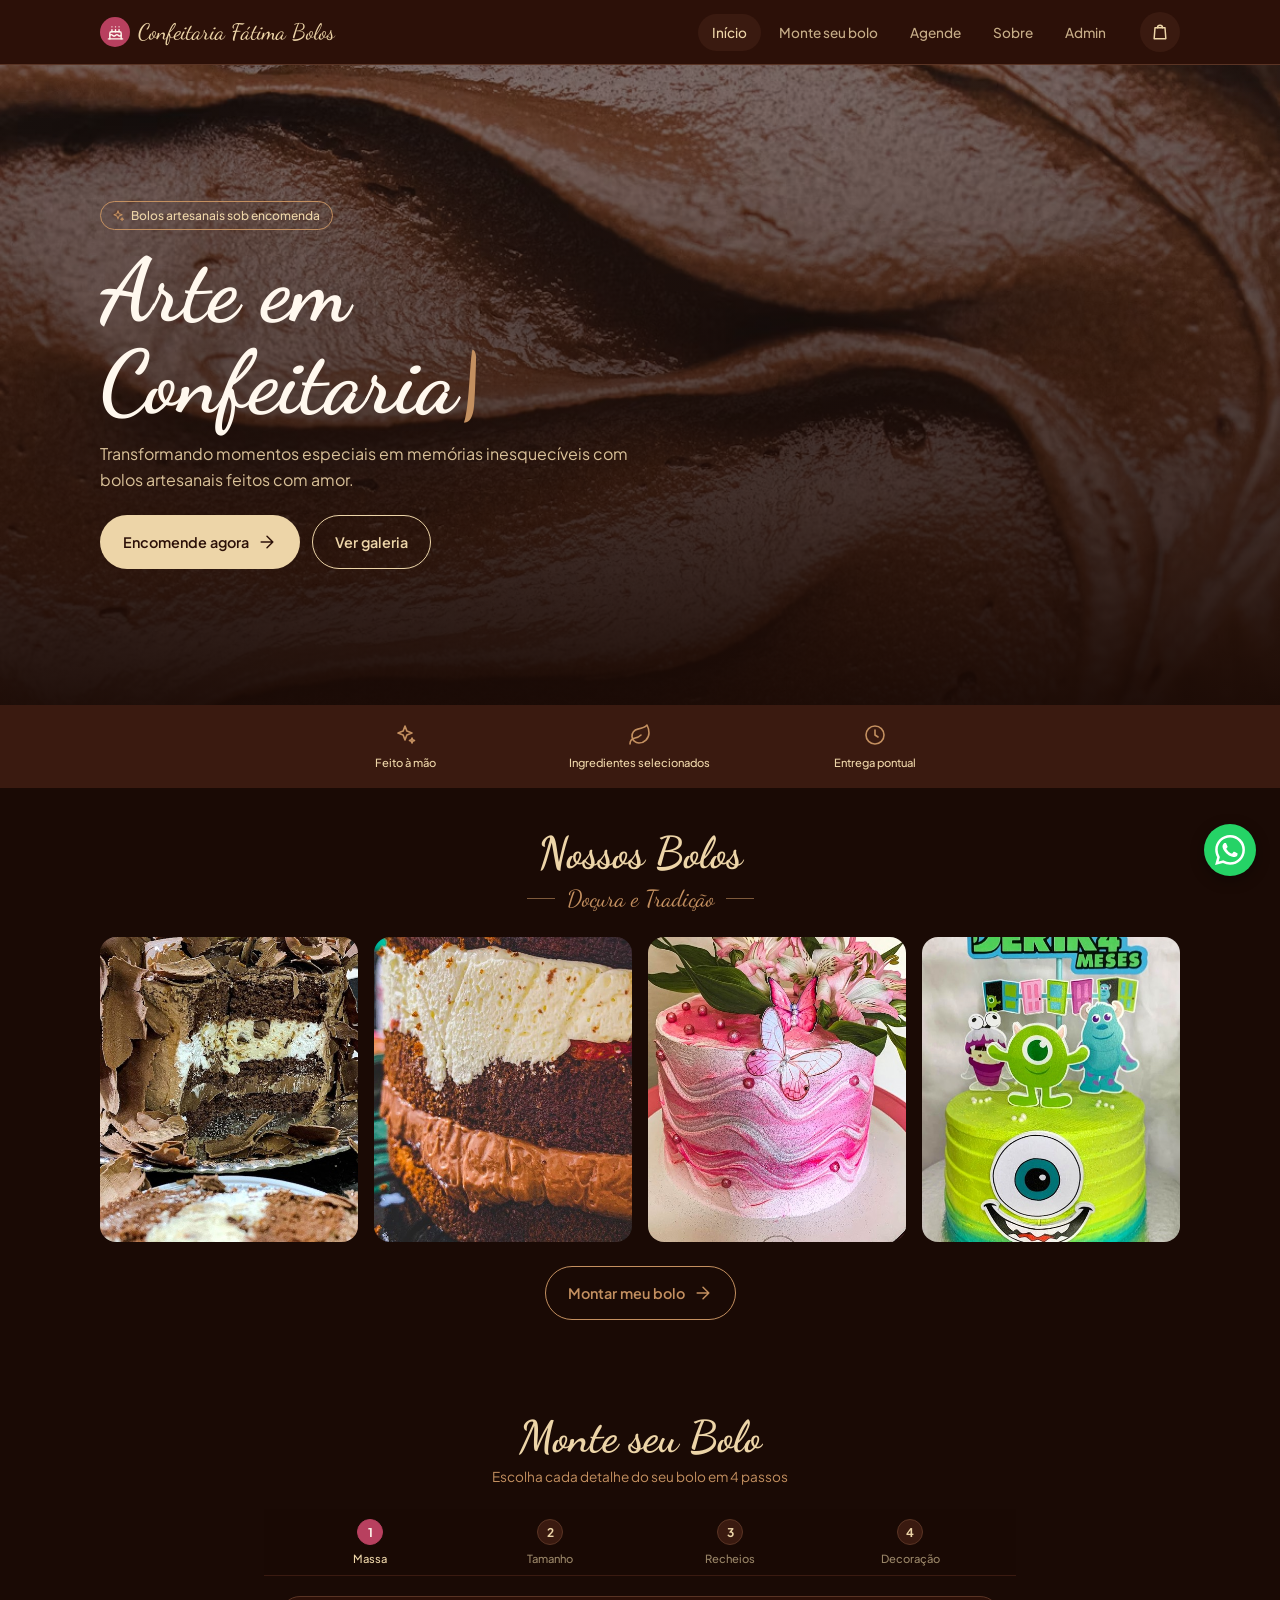
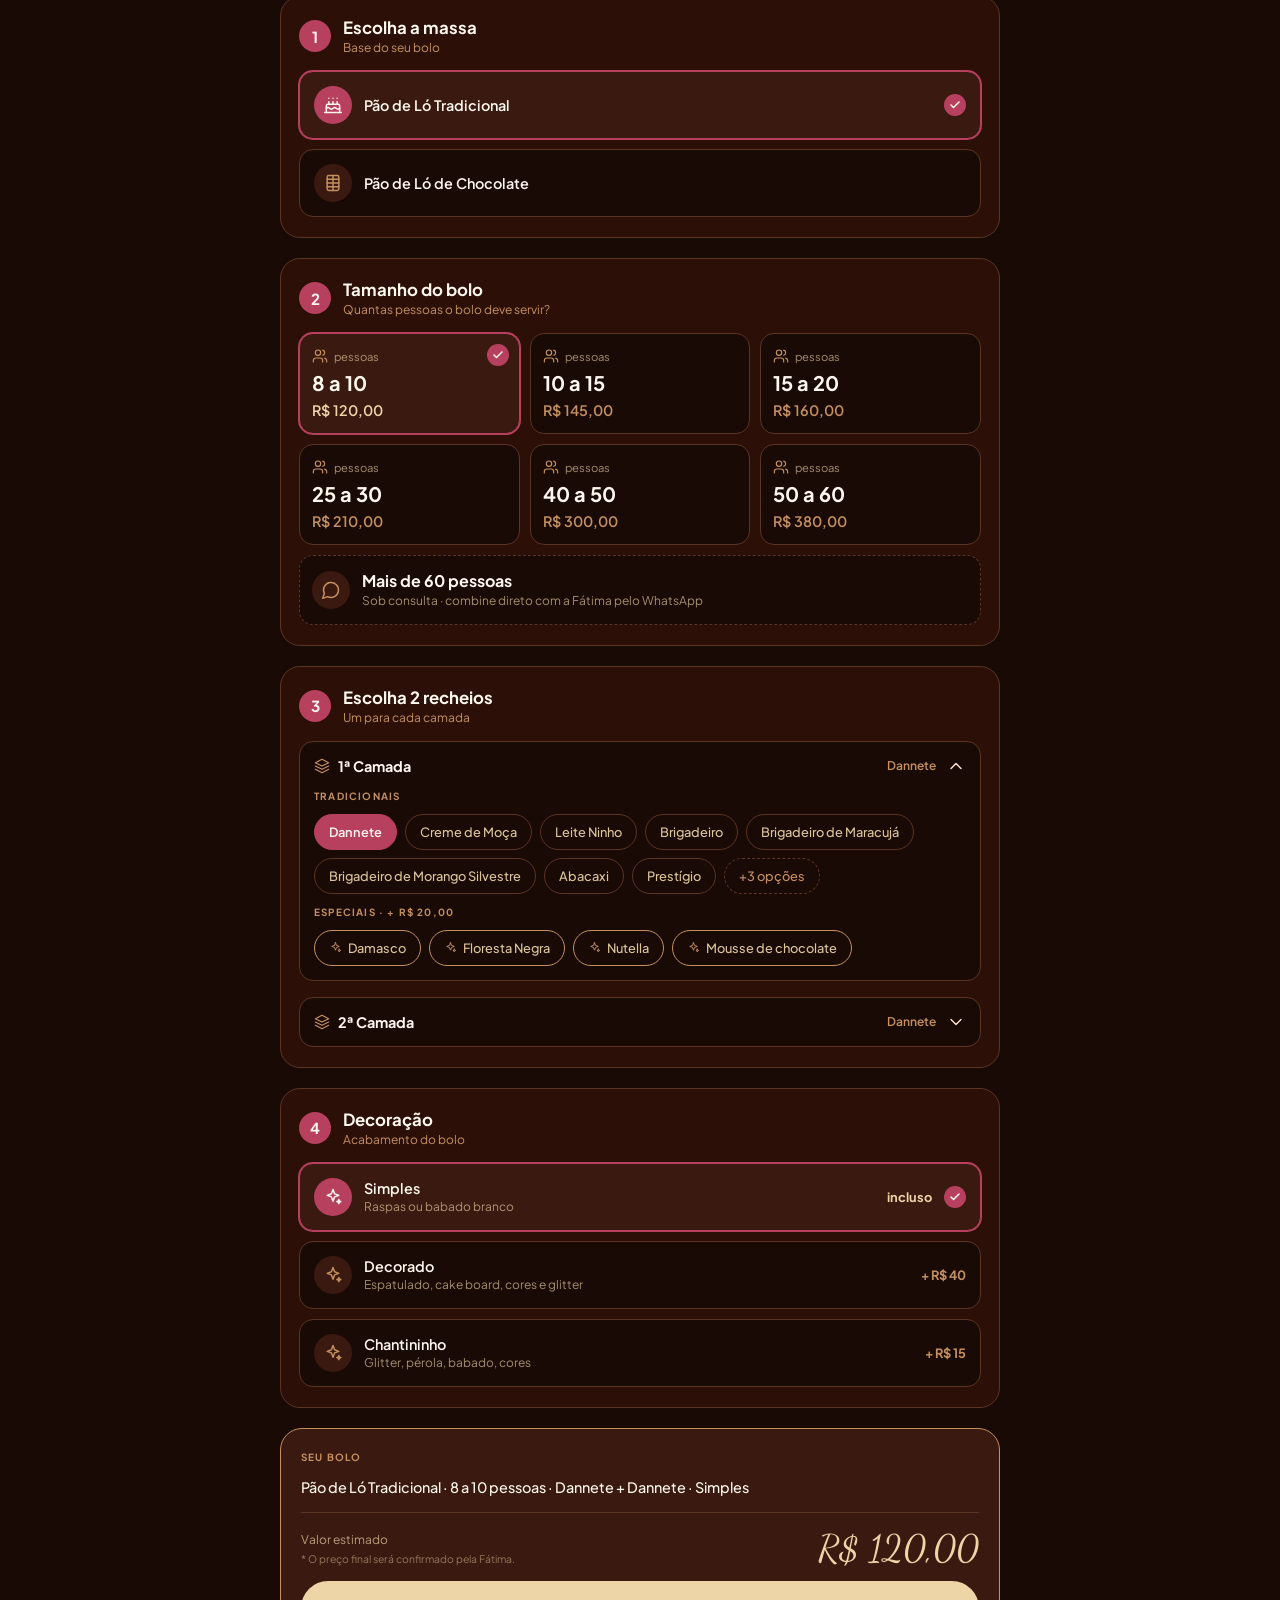
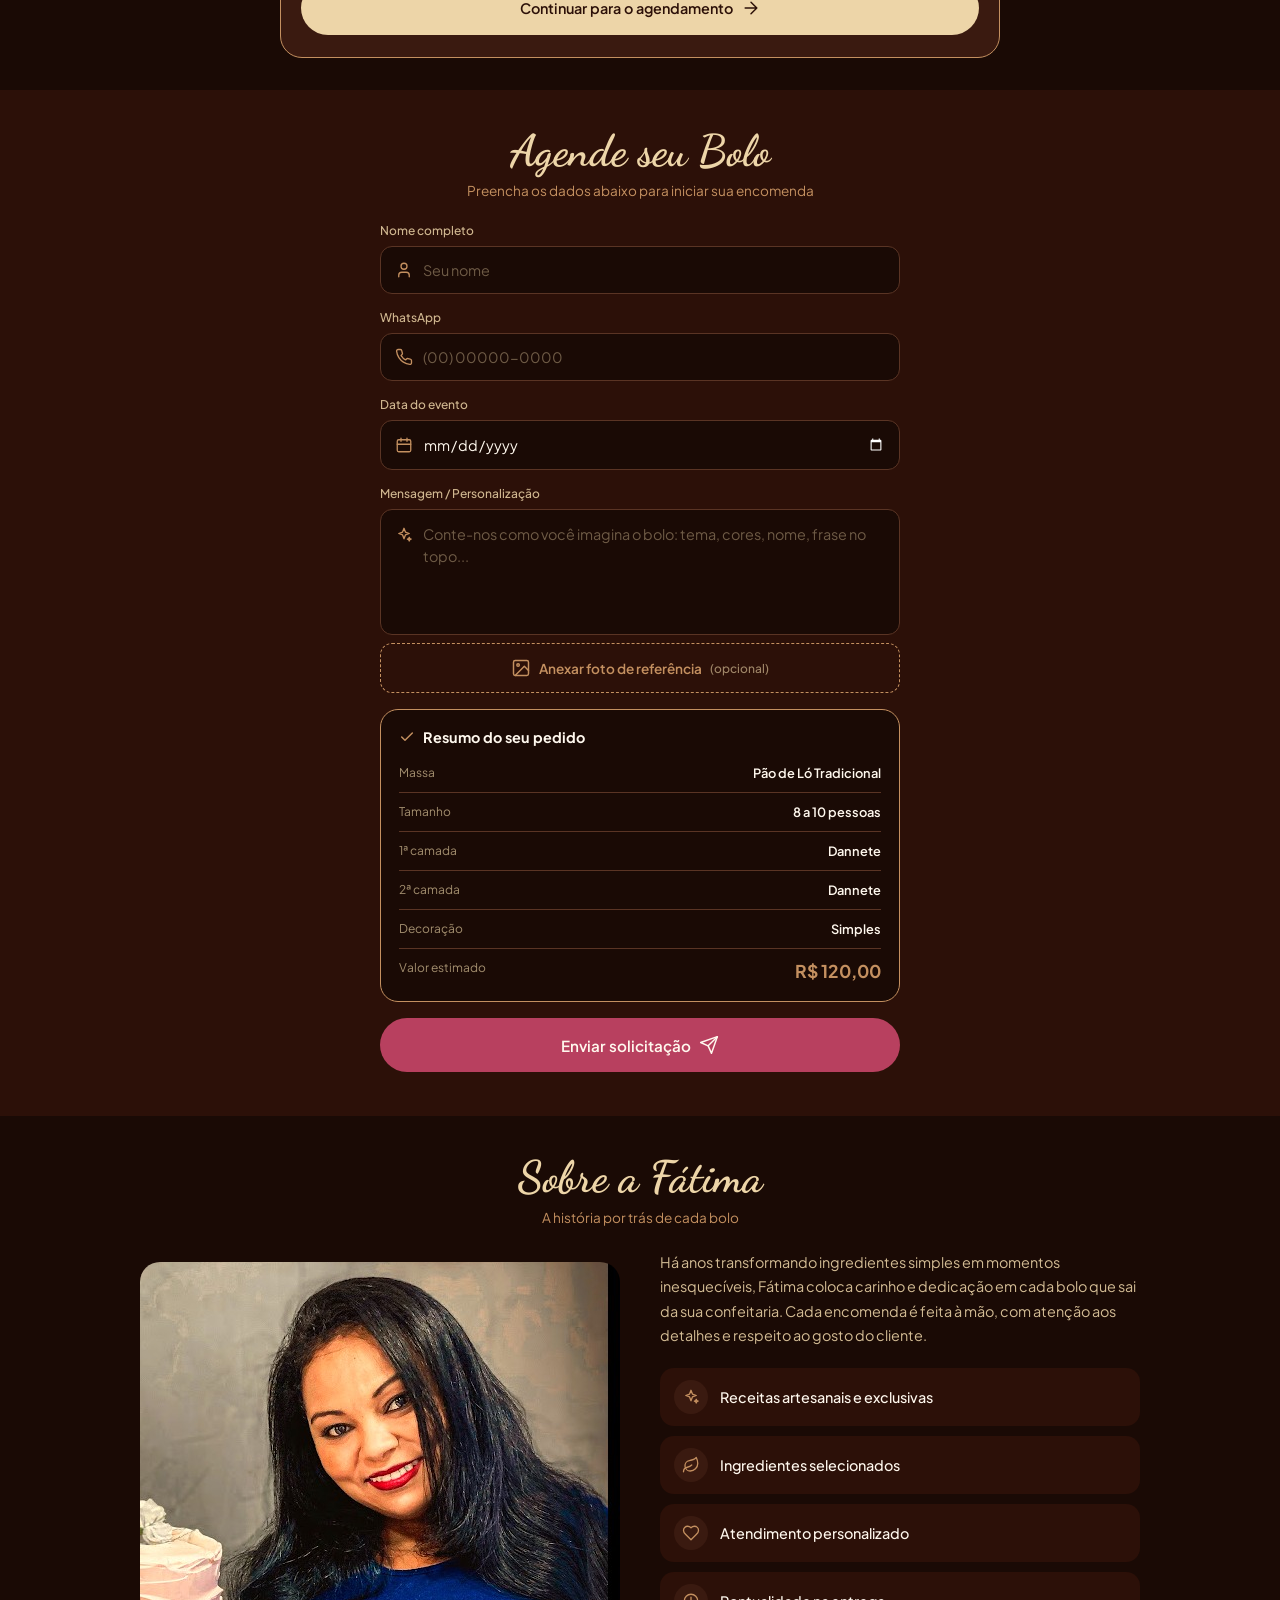
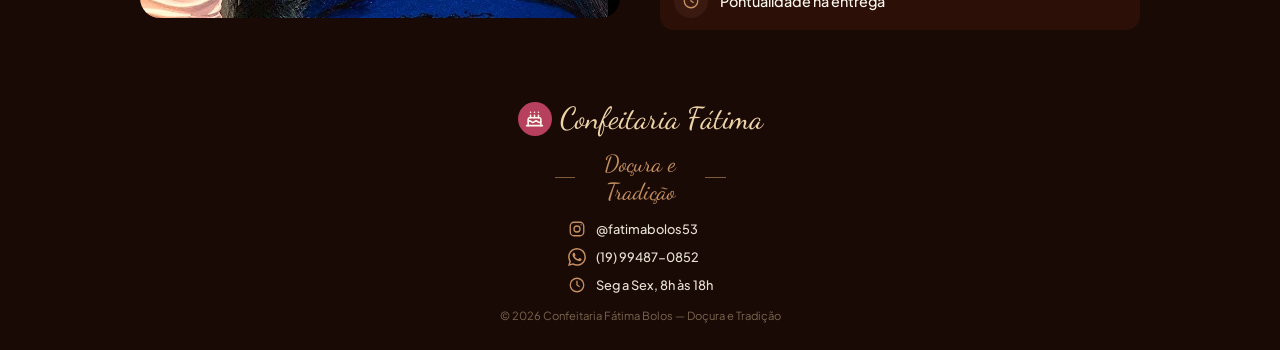
==== commit 24998d17: "Ativa anexo de foto de referencia no pedido" ====
--- a/index.html
+++ b/index.html
@@ -503,9 +503,9 @@
         };
         const PRECO_RECHEIO_ESPECIAL = 20;
 
-        // Mostra o botão "Anexar foto". Enquanto o Apps Script não salvar a foto,
-        // deixe false até o Apps Script salvar a foto; depois troque para true.
-        const FOTO_ATIVA = false;
+        // Mostra o botão "Anexar foto" (o Apps Script salva a foto no Google Drive).
+        // Troque para false para esconder a opção do site.
+        const FOTO_ATIVA = true;
         const FOTO_LADO_MAXIMO = 1280;     // a foto é reduzida para no máximo 1280 px
         const FOTO_QUALIDADE = 0.8;        // qualidade do JPEG (0 a 1)
         const FOTO_TAMANHO_ORIGINAL_MAX = 25 * 1024 * 1024; // recusa arquivos acima de 25 MB
@@ -905,12 +905,19 @@
                 }
 
                 // envia os dados para o Google Sheets
-                await fetch(URL_PLANILHA, {
+                const enviado = await fetch(URL_PLANILHA, {
                     method: 'POST',
-                    mode: 'no-cors',
-                    headers: { 'Content-Type': 'application/json' },
+                    headers: { 'Content-Type': 'text/plain;charset=utf-8' },
                     body: JSON.stringify(dados)
                 });
+
+                // o Apps Script devolve o link da foto salva no Drive (se houve foto)
+                const enviouFoto = !!(FOTO_ATIVA && fotoAnexada);
+                let fotoLink = '';
+                try {
+                    const retorno = await enviado.json();
+                    fotoLink = retorno.fotoLink || '';
+                } catch (e) { /* o pedido foi enviado; só não deu para ler a resposta */ }
 
                 // mensagem para o WhatsApp da Fátima
                 const mensagemWhats = [
@@ -925,6 +932,9 @@
                     '*Decoração:* ' + p.decoracao,
                     '*Valor estimado:* ' + p.valor,
                     '*Mensagem:* ' + (mensagem || 'Nenhuma'),
+                    ...(fotoLink
+                        ? ['*Foto de referência:* ' + fotoLink]
+                        : (enviouFoto ? ['*Foto de referência:* vou enviar aqui na conversa'] : [])),
                     '',
                     'Aguardo a confirmação!'
                 ].join('\n');
@@ -945,6 +955,9 @@
                 if (mensagem) {
                     resumo.appendChild(linhaConfirmacao('Mensagem', mensagem));
                 }
+                if (fotoLink) {
+                    resumo.appendChild(linhaConfirmacao('Foto de referência', 'Enviada'));
+                }
                 $('#tela-confirmacao').style.display = 'flex';
                 document.body.classList.add('sem-rolagem');
 
